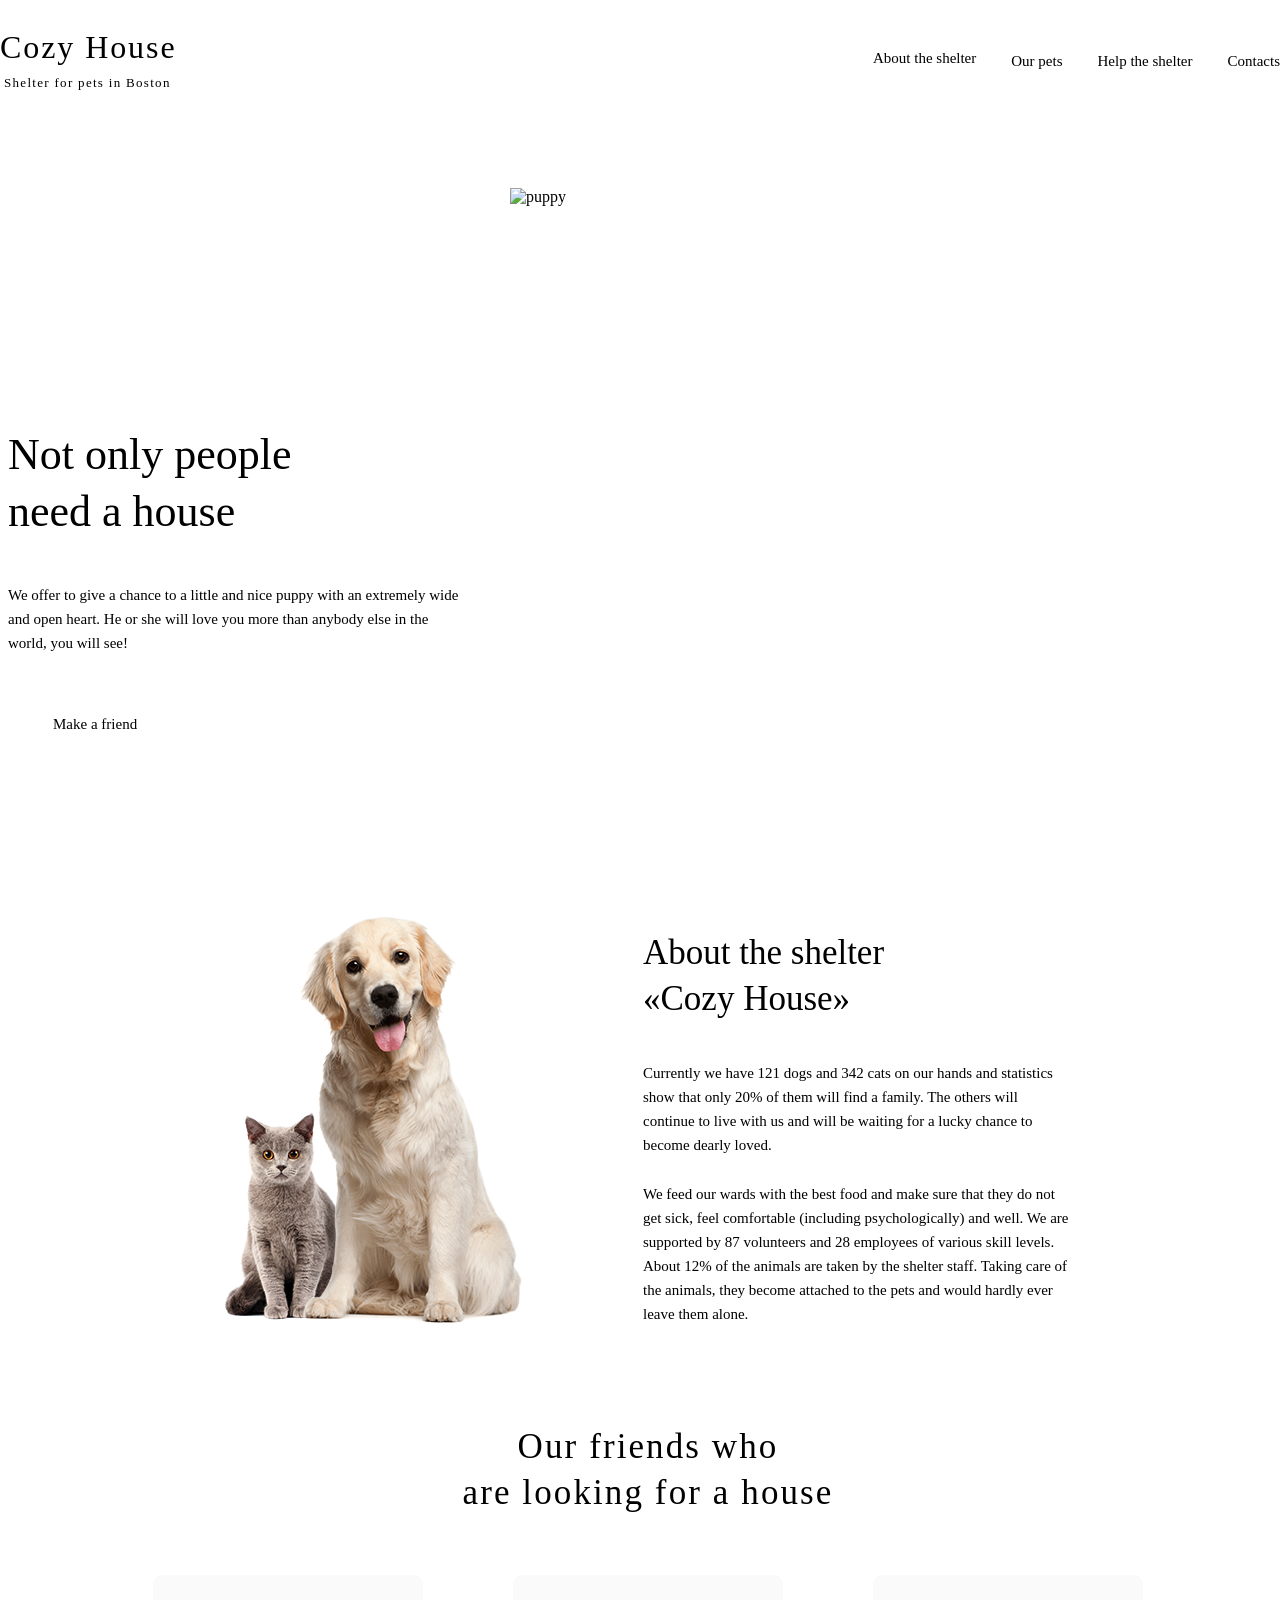
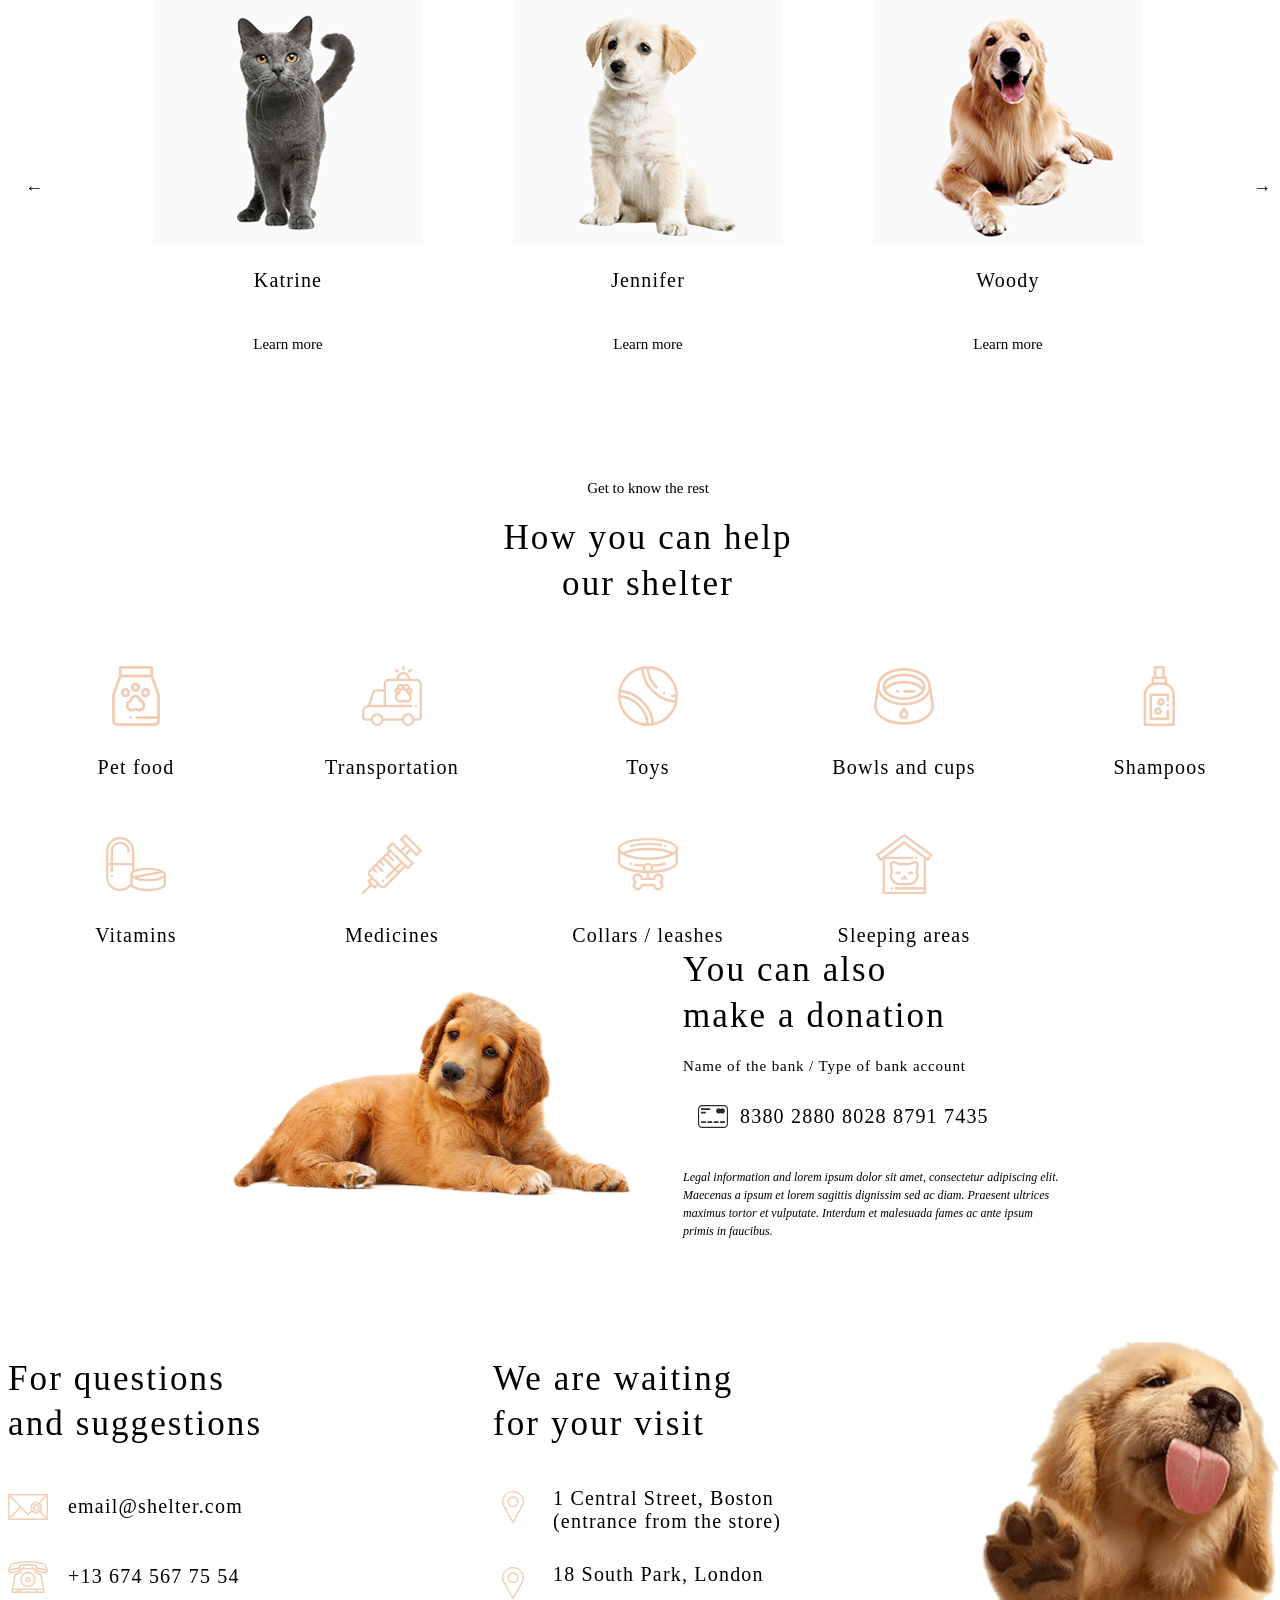
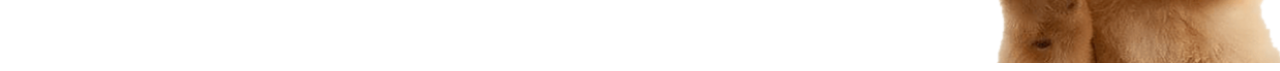
==== index.html @ 029151ee "add main pet page and styles" ====
<!DOCTYPE html>
<html lang="en">

<head>
    <meta charset="UTF-8">
    <meta name="viewport" content="width=device-width, initial-scale=1.0">
    <title>Cozy House — Shelter for pets in Boston</title>
    <link rel="icon" type="image/svg+xml" href="favicon/favicon.svg">
    <link rel="stylesheet" href="css/main.css">
</head>

<body>
    <header class="header" id="top">
        <div class="container header__container">
            <a href="#" class="logo" aria-label="Cozy House — home">
                <span class="logo__title">Cozy House</span>
                <span class="logo__subtitle">Shelter for pets in Boston</span>
            </a>
            <nav>
                <ul class="nav__list">
                    <li><a href="#" class="nav__link nav__link--active" aria-current="page">About the shelter</a></li>
                    <li><a href="pets.html" class="nav__link">Our pets</a></li>
                    <li><a href="#help" class="nav__link">Help the shelter</a></li>
                    <li><a href="#footer" class="nav__link">Contacts</a></li>
                </ul>
            </nav>
        </div>
    </header>

    <main>
        <section class="promo" id="promo">
            <div class="container promo__container">
                <div class="promo__content">
                    <h1 class="promo__title">Not only people<br>need a house</h1>
                    <p class="promo__text">We offer to give a chance to a little and nice puppy with an extremely wide
                        and open heart. He or she will love you more than anybody else in the world, you will see!</p>
                    <a href="#friends" class="btn btn--filled promo__btn">Make a friend</a>
                </div>
                <div class="promo__content--img"><img src="img/animals/puppy.png" alt="puppy"></div>
            </div>
        </section>

        <section class="about" id="about">
            <div class="container about__container">
                <div class="about__image">
                    <img src="img/animals/about-pets.png" alt="A dog and a cat sitting together" width="300"
                        height="408">
                </div>
                <div class="about__content">
                    <h2 class="about__title">About the shelter<br>&laquo;Cozy House&raquo;</h2>
                    <p class="about__text">Currently we have 121 dogs and 342 cats on our hands and statistics show that
                        only 20% of them will find a family. The others will continue to live with us and will be
                        waiting for a lucky chance to become dearly loved.</p>
                    <p class="about__text">We feed our wards with the best food and make sure that they do not get sick,
                        feel comfortable (including psychologically) and well. We are supported by 87 volunteers and 28
                        employees of various skill levels. About 12% of the animals are taken by the shelter staff.
                        Taking care of the animals, they become attached to the pets and would hardly ever leave them
                        alone.</p>
                </div>
            </div>
        </section>

        <section class="friends" id="friends">
            <div class="container">
                <h2 class="friends__title">Our friends who<br>are looking for a house</h2>

                <div class="friends__slider">
                    <button class="slider-arrow slider-arrow--prev" type="button" aria-label="Previous">&#8592;</button>

                    <div class="friends__cards">
                        <div class="card">
                            <div class="card__image">
                                <img src="img/animals/pets-katrine.png" alt="Katrine the cat" width="270" height="270">
                            </div>
                            <div class="card__body">
                                <h3 class="card__name">Katrine</h3>
                                <button class="btn card__btn" type="button">Learn more</button>
                            </div>
                        </div>

                        <div class="card">
                            <div class="card__image">
                                <img src="img/animals/pets-jennifer.png" alt="Jennifer the dog" width="270"
                                    height="270">
                            </div>
                            <div class="card__body">
                                <h3 class="card__name">Jennifer</h3>
                                <button class="btn card__btn" type="button">Learn more</button>
                            </div>
                        </div>

                        <div class="card">
                            <div class="card__image">
                                <img src="img/animals/pets-woody.png" alt="Woody the dog" width="270" height="270">
                            </div>
                            <div class="card__body">
                                <h3 class="card__name">Woody</h3>
                                <button class="btn card__btn" type="button">Learn more</button>
                            </div>
                        </div>
                    </div>

                    <button class="slider-arrow slider-arrow--next" type="button" aria-label="Next">&#8594;</button>
                </div>

                <div class="friends__btn-wrap">
                    <a href="pets.html" class="btn btn--filled">Get to know the rest</a>
                </div>
            </div>
        </section>


        <section class="help" id="help">
            <div class="container">
                <h2 class="help__title">How you can help<br>our shelter</h2>

                <ul class="help__grid">
                    <li class="help__item">
                        <svg width="60" height="60" viewBox="0 0 60 60" fill="none" xmlns="http://www.w3.org/2000/svg">
                            <path
                                d="M52.8978 25.4978L47.1429 9.7473V1.42852C47.1429 0.639609 46.5032 0 45.7144 0H14.2858C13.4969 0 12.8573 0.639727 12.8573 1.42852V9.74719L7.10214 25.4978C6.41927 27.3636 6.07039 29.335 6.07147 31.3219V55.0765C6.07147 57.7913 8.28011 60 10.995 60H49.005C51.7199 60 53.9285 57.7913 53.9285 55.0765V31.3219C53.9285 29.329 53.5817 27.3694 52.8978 25.4978ZM15.7142 2.85715H44.2857V8.57145H15.7142V2.85715ZM51.0715 50.1321H30.9077C30.1188 50.1321 29.4792 50.7718 29.4792 51.5606C29.4792 52.3495 30.1189 52.9891 30.9077 52.9891H51.0715V55.0763C51.0715 56.2157 50.1445 57.1427 49.005 57.1427H10.995C9.85558 57.1427 8.92862 56.2158 8.92862 55.0763V31.3219C8.92774 29.6695 9.21788 28.03 9.78573 26.4783L15.2848 11.4286H44.7152L50.2142 26.4783C50.7821 28.03 51.0722 29.6695 51.0714 31.3219L51.0715 50.1321Z"
                                fill="#F1CDB3" />
                            <path
                                d="M35.6169 33.805C35.1505 30.8772 32.6078 28.632 29.5505 28.632C26.4932 28.632 23.9504 30.8772 23.484 33.805C21.067 34.7989 19.4857 37.2756 19.6899 39.9659C19.9175 42.9637 22.3506 45.392 25.349 45.6148C26.5071 45.7011 27.6572 45.4628 28.6751 44.9259C29.2315 44.6328 29.8697 44.6326 30.4256 44.926C31.3085 45.3908 32.2914 45.6331 33.2891 45.632C33.4429 45.632 33.5974 45.6263 33.7516 45.6149C36.7502 45.3923 39.1832 42.9638 39.411 39.966C39.6152 37.2756 38.0339 34.7989 35.6169 33.805ZM36.562 39.7495C36.4405 41.35 35.1415 42.6466 33.5402 42.7655C32.9176 42.8126 32.3013 42.6851 31.7586 42.3986C31.0781 42.0394 30.3201 41.8517 29.5506 41.8517C28.781 41.8517 28.0231 42.0394 27.3425 42.3986C26.7999 42.6849 26.1849 42.8123 25.5608 42.7655C23.9597 42.6467 22.6606 41.3501 22.5391 39.7495C22.4143 38.1062 23.5296 36.6124 25.1331 36.2746C25.4588 36.206 25.7503 36.0259 25.9573 35.7653C26.1643 35.5047 26.2739 35.18 26.2671 34.8473L26.2648 34.775C26.2648 32.9632 27.7386 31.4893 29.5505 31.4893C31.3623 31.4893 32.8362 32.9632 32.8362 34.7698L32.834 34.8473C32.827 35.1801 32.9366 35.5048 33.1436 35.7654C33.3507 36.026 33.6423 36.2061 33.968 36.2746C35.5717 36.6124 36.6868 38.1062 36.562 39.7495Z"
                                fill="#F1CDB3" />
                            <path
                                d="M29.5506 25.7751C32.1108 25.7751 34.1934 23.6924 34.1934 21.1322C34.1934 18.572 32.1108 16.4893 29.5506 16.4893C26.9904 16.4893 24.9077 18.5721 24.9077 21.1322C24.9077 23.6923 26.9906 25.7751 29.5506 25.7751ZM29.5506 19.3465C30.5353 19.3465 31.3363 20.1475 31.3363 21.1322C31.3363 22.1169 30.5353 22.9179 29.5506 22.9179C28.5659 22.9179 27.7649 22.1169 27.7649 21.1322C27.7649 20.1475 28.566 19.3465 29.5506 19.3465Z"
                                fill="#F1CDB3" />
                            <path
                                d="M24.1935 26.6561C24.1935 24.0959 22.1107 22.0132 19.5506 22.0132C16.9905 22.0132 14.9078 24.096 14.9078 26.6561C14.9078 29.2162 16.9904 31.2989 19.5506 31.2989C22.1108 31.2989 24.1935 29.2162 24.1935 26.6561ZM19.5506 28.4418C18.5659 28.4418 17.7649 27.6408 17.7649 26.6561C17.7649 25.6714 18.5659 24.8704 19.5506 24.8704C20.5353 24.8704 21.3363 25.6714 21.3363 26.6561C21.3363 27.6408 20.5352 28.4418 19.5506 28.4418Z"
                                fill="#F1CDB3" />
                            <path
                                d="M39.5506 22.0131C36.9904 22.0131 34.9077 24.0959 34.9077 26.656C34.9077 29.216 36.9906 31.2988 39.5506 31.2988C42.1107 31.2988 44.1934 29.2162 44.1934 26.656C44.1934 24.0958 42.1107 22.0131 39.5506 22.0131ZM39.5506 28.4418C38.5658 28.4418 37.7649 27.6408 37.7649 26.6561C37.7649 25.6714 38.5659 24.8704 39.5506 24.8704C40.5353 24.8704 41.3363 25.6714 41.3363 26.6561C41.3363 27.6408 40.5353 28.4418 39.5506 28.4418Z"
                                fill="#F1CDB3" />
                            <path
                                d="M24.6934 50.1322H24.3465C23.5576 50.1322 22.918 50.7719 22.918 51.5607C22.918 52.3496 23.5577 52.9892 24.3465 52.9892H24.6934C25.4823 52.9892 26.1219 52.3495 26.1219 51.5607C26.122 50.7719 25.4824 50.1322 24.6934 50.1322Z"
                                fill="#F1CDB3" />
                        </svg>
                        <span class="help__label">Pet food</span>
                    </li>
                    <li class="help__item">
                        <svg width="61" height="60" viewBox="0 0 61 60" fill="none" xmlns="http://www.w3.org/2000/svg">
                            <path
                                d="M55.0279 12.7115H48.0049V12.5095C48.0049 8.87665 45.0495 5.92118 41.4167 5.92118C37.7838 5.92118 34.8284 8.87665 34.8284 12.5095V12.7115H26.5806C23.8649 12.7115 21.6556 14.9209 21.6556 17.6365V23.2009H14.2693C12.5073 23.2009 10.9411 24.2562 10.2793 25.8893C10.2697 25.9133 10.2608 25.9375 10.2526 25.962L5.99157 38.8689C5.9529 38.8919 5.90357 38.9191 5.84216 38.9498C5.59853 39.0714 5.14279 39.2568 4.35857 39.4484C3.11412 39.7499 2.0074 40.4616 1.21672 41.4688C0.426051 42.4759 -0.00253772 43.72 1.13048e-05 45.0004V51.0987C1.13048e-05 53.1406 1.66114 54.8018 3.70302 54.8018L8.92724 54.802C9.47884 57.7562 12.0749 59.9999 15.1867 59.9999C18.2984 59.9999 20.8944 57.7561 21.4461 54.8021L39.8707 54.8024C40.4224 57.7564 43.0184 59.9999 46.1301 59.9999C49.2416 59.9999 51.8376 57.7565 52.3894 54.8026L55.7071 54.8027C58.2467 54.8027 59.9529 53.0963 59.9529 50.5568V20.08C59.9529 13.4295 56.5086 12.7115 55.0279 12.7115ZM37.1721 12.5095C37.1721 10.169 39.0762 8.26493 41.4167 8.26493C43.7571 8.26493 45.6612 10.169 45.6612 12.5095V12.7115H37.1721V12.5095ZM12.4648 26.7379C12.6145 26.3833 12.8657 26.0809 13.1867 25.8686C13.5077 25.6563 13.8843 25.5436 14.2692 25.5447H21.6554V38.8266H8.47372L12.4648 26.7379ZM15.1867 57.6562C12.967 57.6562 11.1612 55.8504 11.1612 53.6307C11.1612 53.6033 11.1627 53.5762 11.1633 53.5488C11.1641 53.5069 11.1643 53.465 11.1665 53.4234C11.1668 53.4168 11.1676 53.4104 11.168 53.4038C11.2861 51.2894 13.0435 49.6052 15.1867 49.6052C17.1261 49.6052 18.7497 50.9841 19.1285 52.8129L19.1302 52.82C19.1429 52.882 19.154 52.9445 19.1638 53.0076L19.1657 53.018C19.1727 53.0638 19.1779 53.1101 19.1833 53.1564C19.1857 53.1775 19.1891 53.1983 19.1912 53.2194C19.1949 53.2554 19.1968 53.2921 19.1995 53.3285C19.2019 53.3602 19.2052 53.3916 19.2068 53.4235C19.2085 53.4563 19.2085 53.4896 19.2093 53.5226C19.2102 53.5586 19.212 53.5944 19.212 53.6306C19.2122 55.8504 17.4063 57.6562 15.1867 57.6562ZM46.1301 57.6562C43.9104 57.6562 42.1045 55.8504 42.1045 53.6307C42.1045 53.5783 42.1065 53.5263 42.1085 53.4743C42.1091 53.4576 42.109 53.4405 42.1098 53.4238C42.1118 53.3852 42.1156 53.3471 42.1186 53.3088C42.121 53.2791 42.1224 53.2491 42.1254 53.2196C42.1267 53.207 42.1288 53.1947 42.1301 53.1823C42.1437 53.06 42.1621 52.939 42.1865 52.8203C42.1872 52.8168 42.1881 52.8134 42.1889 52.8099C42.569 50.9826 44.1915 49.6053 46.1301 49.6053C46.6849 49.6053 47.214 49.7181 47.6954 49.9222C49.1398 50.5341 50.1554 51.966 50.1554 53.6308C50.1554 55.8504 48.3497 57.6562 46.1301 57.6562ZM55.7071 52.4588L52.3913 52.4587C52.3874 52.4379 52.3824 52.4175 52.3783 52.3968C52.3507 52.2591 52.3189 52.1222 52.283 51.9864C52.267 51.927 52.2502 51.8679 52.2325 51.809C52.2215 51.7724 52.2107 51.7358 52.1992 51.6994C52.1795 51.6382 52.1588 51.5772 52.1372 51.5166C52.1257 51.4842 52.1148 51.4513 52.1027 51.4191C52.0766 51.3492 52.0492 51.2799 52.0205 51.211C52.0115 51.1892 52.0033 51.1669 51.994 51.1452C51.9553 51.0542 51.9145 50.9641 51.8717 50.875C51.8663 50.8639 51.8604 50.8532 51.855 50.8422C51.8176 50.7656 51.7787 50.6897 51.7383 50.6146C51.7234 50.5871 51.7076 50.5602 51.6924 50.5329C51.6602 50.4749 51.6271 50.4175 51.5931 50.3606C51.5746 50.3297 51.5554 50.2995 51.5363 50.2689C51.484 50.1846 51.4296 50.1016 51.373 50.0201C51.3174 49.9395 51.26 49.8602 51.2008 49.7821C51.1638 49.7337 51.1261 49.6858 51.0878 49.6385C51.0649 49.6102 51.0424 49.5819 51.0191 49.554C50.9774 49.5043 50.9349 49.4553 50.8917 49.4069C50.8704 49.383 50.8497 49.3585 50.828 49.3349C50.7742 49.2763 50.7193 49.2188 50.6633 49.1623C50.6513 49.1501 50.6398 49.1374 50.6276 49.1253C50.5585 49.0563 50.4879 48.989 50.4157 48.9233C50.4004 48.9092 50.3843 48.896 50.3687 48.882C50.3122 48.8315 50.2551 48.7815 50.1967 48.7329C50.1711 48.7116 50.1448 48.6912 50.1189 48.6704C50.0695 48.6304 50.0195 48.5911 49.969 48.5525C49.9392 48.53 49.9091 48.5081 49.879 48.4861C49.7516 48.3927 49.6207 48.3043 49.4865 48.221C49.4537 48.2004 49.4208 48.1802 49.3875 48.1602C49.3356 48.1292 49.2831 48.0993 49.2303 48.0698C49.1978 48.0516 49.1654 48.0331 49.1326 48.0155C49.0752 47.9847 49.017 47.9553 48.9585 47.9262C48.9294 47.9117 48.9007 47.8966 48.8714 47.8826C48.7948 47.8461 48.7175 47.8111 48.6395 47.7776C48.6276 47.7725 48.6158 47.7667 48.6038 47.7616C48.5131 47.7233 48.4215 47.6871 48.3291 47.6531C48.3027 47.6433 48.2759 47.6348 48.2493 47.6254C48.1829 47.602 48.1165 47.5789 48.0492 47.5575C48.014 47.5464 47.9783 47.5363 47.9428 47.5258C47.8832 47.5081 47.8234 47.4906 47.7631 47.4746C47.7244 47.4643 47.6855 47.4549 47.6465 47.4453C47.548 47.421 47.4489 47.3992 47.3494 47.3798C47.2904 47.3684 47.2313 47.3578 47.172 47.348C47.1313 47.3413 47.0906 47.3345 47.0497 47.3287C46.9881 47.3199 46.9263 47.3121 46.8645 47.3051C46.8252 47.3006 46.7861 47.2956 46.7466 47.2919C46.678 47.2856 46.6094 47.2803 46.5407 47.2762C46.507 47.2741 46.4738 47.271 46.44 47.2694C46.3367 47.2643 46.2333 47.2617 46.1299 47.2615C46.026 47.2615 45.9226 47.2645 45.8199 47.2694C45.7861 47.271 45.7527 47.2741 45.7191 47.2762C45.6503 47.2806 45.5816 47.2853 45.5134 47.2919C45.4738 47.2958 45.4347 47.3007 45.3953 47.3052C45.3334 47.3124 45.2717 47.3199 45.2104 47.3288C45.1693 47.3348 45.1285 47.3415 45.0877 47.3483C44.9876 47.3649 44.8879 47.3838 44.7886 47.4049C44.7303 47.4175 44.6721 47.431 44.6141 47.4453C44.5747 47.4549 44.5355 47.4645 44.4965 47.4748C44.4367 47.4906 44.3775 47.5079 44.3185 47.5254C44.2824 47.5362 44.246 47.5464 44.2102 47.5578C44.1445 47.5788 44.0791 47.601 44.0141 47.6242C43.9862 47.6341 43.958 47.6431 43.9302 47.6534C43.8381 47.6874 43.7469 47.7233 43.6569 47.7613C43.642 47.7677 43.6275 47.7747 43.6126 47.7812C43.5375 47.8136 43.463 47.847 43.3894 47.8822C43.3583 47.897 43.328 47.913 43.2972 47.9283C43.2407 47.9566 43.1842 47.9849 43.1286 48.0147C43.0943 48.0331 43.0604 48.0524 43.0265 48.0715C42.9753 48.1001 42.9245 48.1293 42.8741 48.1592C42.7556 48.2304 42.6393 48.3051 42.5254 48.3833C42.478 48.416 42.4311 48.4494 42.3846 48.4835C42.3526 48.5068 42.3205 48.53 42.289 48.5539C42.2408 48.5904 42.1936 48.6281 42.1465 48.6659C42.1181 48.6888 42.0894 48.711 42.0614 48.7343C42.0073 48.7795 41.9543 48.826 41.9017 48.8727C41.8821 48.8901 41.8621 48.9069 41.8428 48.9244C41.7716 48.9892 41.702 49.0556 41.6339 49.1235C41.6167 49.1406 41.6004 49.1587 41.5833 49.176C41.5328 49.2276 41.4826 49.2795 41.4338 49.3328C41.4094 49.3595 41.3858 49.387 41.3619 49.414C41.3217 49.4594 41.2818 49.5049 41.2429 49.5514C41.2176 49.5817 41.1929 49.6126 41.1682 49.6434C41.1321 49.6881 41.0965 49.7331 41.0616 49.7788C40.9779 49.889 40.8977 50.0018 40.821 50.1169C40.789 50.165 40.7581 50.2137 40.7275 50.2627C40.7065 50.2962 40.6853 50.3296 40.665 50.3635C40.6334 50.4161 40.6031 50.4695 40.5731 50.5232C40.5556 50.5545 40.5374 50.5854 40.5203 50.6172C40.4842 50.684 40.4499 50.752 40.4162 50.8202C40.4067 50.8394 40.3965 50.858 40.3873 50.8774C40.3451 50.965 40.305 51.0536 40.2669 51.143C40.2553 51.1703 40.2449 51.1982 40.2337 51.2258C40.2078 51.2889 40.1822 51.3523 40.1583 51.4165C40.1449 51.4524 40.1329 51.4887 40.1201 51.5247C40.0999 51.5817 40.0805 51.6389 40.0619 51.6964C40.0493 51.7355 40.0377 51.7751 40.0259 51.8146C39.9971 51.911 39.9706 52.008 39.9465 52.1056C39.9326 52.162 39.9196 52.2187 39.9072 52.2758C39.8981 52.3171 39.8892 52.3585 39.881 52.4001C39.8772 52.4198 39.8724 52.4391 39.8687 52.4588L21.4476 52.4585C21.4437 52.4382 21.4389 52.4181 21.4349 52.3979C21.427 52.3578 21.4184 52.3181 21.4098 52.2783C21.3758 52.1215 21.3357 51.9659 21.2897 51.8122C21.2783 51.774 21.267 51.7358 21.2549 51.6978C21.2359 51.6389 21.2161 51.5804 21.1954 51.5221C21.1831 51.4872 21.1712 51.452 21.1583 51.4174C21.1339 51.3522 21.1083 51.2875 21.0816 51.2232C21.0708 51.1967 21.0607 51.1697 21.0495 51.1435C21.0113 51.0538 20.9711 50.965 20.9288 50.8771C20.9202 50.8594 20.9108 50.8423 20.9022 50.8247C20.8679 50.7548 20.8324 50.6855 20.7955 50.6169C20.7789 50.5859 20.7611 50.5556 20.7438 50.525C20.7134 50.4707 20.6828 50.4166 20.6508 50.3634C20.6306 50.3297 20.6097 50.2968 20.5889 50.2636C20.5582 50.2143 20.5269 50.1654 20.4948 50.1169C20.4181 50.0019 20.3379 49.8893 20.2543 49.7792C20.2195 49.7335 20.1839 49.6885 20.1478 49.6438C20.123 49.613 20.0983 49.582 20.0729 49.5516C20.034 49.5055 19.9945 49.4598 19.9543 49.4147C19.9302 49.3876 19.9065 49.3599 19.882 49.3331C19.8338 49.2803 19.7841 49.2289 19.734 49.1778C19.7165 49.1599 19.6997 49.1413 19.6819 49.1238C19.6139 49.0559 19.5444 48.9897 19.4734 48.925C19.4537 48.907 19.4331 48.89 19.4132 48.8722C19.3611 48.8255 19.3083 48.7798 19.2547 48.7349C19.2264 48.7114 19.1973 48.6888 19.1686 48.6657C19.122 48.6282 19.0751 48.5908 19.0273 48.5546C18.9955 48.5304 18.9632 48.5071 18.931 48.4836C18.8847 48.4497 18.838 48.4165 18.7909 48.3838C18.7103 48.3285 18.6284 48.2749 18.5454 48.2232C18.511 48.2016 18.4763 48.1803 18.4415 48.1594C18.3914 48.1296 18.3409 48.1006 18.2901 48.0722C18.2558 48.053 18.2217 48.0336 18.187 48.0151C18.1317 47.9856 18.076 47.957 18.0198 47.9293C17.9886 47.9137 17.9578 47.8975 17.9263 47.8824C17.8536 47.8478 17.7802 47.8146 17.7062 47.7827C17.6904 47.7758 17.6749 47.7683 17.659 47.7615C17.5689 47.7234 17.4779 47.6875 17.3861 47.6536C17.3578 47.6432 17.3291 47.6341 17.3006 47.624C17.2361 47.601 17.1713 47.579 17.1061 47.558C17.07 47.5465 17.0333 47.5362 16.9969 47.5254C16.9381 47.5078 16.8791 47.491 16.8198 47.4751C16.7806 47.4646 16.7411 47.455 16.7016 47.4454C16.5452 47.4067 16.3874 47.3743 16.2284 47.3484C16.1876 47.3417 16.1468 47.3349 16.1057 47.3289C16.0441 47.3202 15.9824 47.3123 15.9206 47.3054C15.8814 47.3008 15.8422 47.2959 15.8027 47.292C15.7342 47.2857 15.6656 47.2805 15.5968 47.2763C15.5632 47.2742 15.5299 47.2711 15.4962 47.2695C15.3929 47.2644 15.2895 47.2618 15.1861 47.2617C15.0822 47.2617 14.9789 47.2646 14.876 47.2695C14.8423 47.2711 14.8089 47.2742 14.7752 47.2763C14.7065 47.2808 14.6378 47.2854 14.5696 47.292C14.53 47.2959 14.4907 47.3008 14.4513 47.3054C14.3897 47.3123 14.3281 47.3202 14.2667 47.3289C14.2254 47.3349 14.1845 47.3417 14.1436 47.3484C14.0435 47.3648 13.9438 47.3837 13.8447 47.405C13.7865 47.4175 13.7288 47.431 13.6711 47.4452C13.6314 47.4549 13.5915 47.4646 13.5522 47.4751C13.4933 47.4909 13.4347 47.5076 13.3764 47.5251C13.3396 47.536 13.3026 47.5465 13.266 47.558C13.2015 47.5784 13.1378 47.6007 13.0742 47.6231C13.0447 47.6334 13.0151 47.6429 12.9859 47.6536C12.8943 47.6875 12.8036 47.7231 12.714 47.761C12.6959 47.7687 12.6782 47.7773 12.6601 47.7851C12.5885 47.8162 12.5173 47.8481 12.447 47.8817C12.4142 47.8974 12.382 47.9143 12.3495 47.9306C12.2947 47.9577 12.2403 47.9855 12.1863 48.0142C12.1507 48.0333 12.1157 48.0534 12.0804 48.0732C12.0307 48.1011 11.9811 48.1292 11.9323 48.1585C11.8487 48.2086 11.7662 48.2604 11.6849 48.3141C11.6497 48.3373 11.6148 48.3608 11.5801 48.3847C11.5342 48.4163 11.489 48.4488 11.4438 48.4816C11.4104 48.506 11.3768 48.5302 11.3439 48.5553C11.2978 48.5903 11.2526 48.6263 11.2075 48.6625C11.1771 48.6869 11.1464 48.7107 11.1167 48.7356C11.0659 48.7778 11.0165 48.8214 10.9671 48.8651C10.9442 48.8854 10.9207 48.9051 10.898 48.9257C10.8278 48.9898 10.759 49.0554 10.6916 49.1225C10.6708 49.1433 10.6508 49.1651 10.6302 49.1862C10.5834 49.2342 10.5369 49.2822 10.4917 49.3315C10.4653 49.3602 10.44 49.3899 10.4142 49.4191C10.376 49.4623 10.3379 49.5056 10.301 49.5499C10.2743 49.5817 10.2483 49.6143 10.2223 49.6468C10.1876 49.6897 10.1535 49.7331 10.12 49.777C10.0611 49.8544 10.0039 49.9332 9.94853 50.0132C9.92419 50.0482 9.90021 50.0835 9.87657 50.1189C9.84575 50.1653 9.81599 50.2123 9.78634 50.2594C9.76431 50.2946 9.74216 50.3295 9.72083 50.3651C9.69048 50.4156 9.66154 50.467 9.63259 50.5183C9.61384 50.5517 9.5945 50.5847 9.57622 50.6185C9.54246 50.6817 9.50976 50.7454 9.47814 50.8097C9.46665 50.8327 9.45446 50.8552 9.44333 50.8784C9.40161 50.9651 9.36189 51.0529 9.32403 51.1417C9.31114 51.172 9.29966 51.2028 9.28724 51.2333C9.26263 51.2936 9.23814 51.354 9.2154 51.4151C9.20146 51.4525 9.1888 51.4904 9.17556 51.5281C9.15611 51.5835 9.13689 51.639 9.11896 51.695C9.10607 51.7352 9.09411 51.7757 9.08204 51.8163C9.06575 51.871 9.04993 51.9258 9.03505 51.9811C9.00897 52.0781 8.98533 52.1757 8.96415 52.2739C8.95501 52.3161 8.94587 52.3581 8.93755 52.4007C8.9338 52.4199 8.92911 52.4389 8.92548 52.4581H3.70302C2.95349 52.4581 2.34376 51.8484 2.34376 51.0987V45.0004C2.34219 44.2451 2.59496 43.5113 3.06134 42.9171C3.52772 42.323 4.18054 41.9032 4.91462 41.7254C5.58247 41.5621 6.15611 41.376 6.6245 41.1705H49.1861C49.8332 41.1705 50.3579 40.6458 50.3579 39.9986C50.3579 39.3515 49.8332 38.8267 49.1861 38.8267H23.9993V17.6365C23.9993 16.2133 25.1574 15.0552 26.5806 15.0552H55.0277C57.2738 15.0552 57.609 18.2034 57.609 20.08V50.5567C57.609 52.2118 56.4174 52.4588 55.7071 52.4588Z"
                                fill="#F1CDB3" />
                            <path
                                d="M50.4606 24.8147C50.4607 23.2763 49.3801 21.9863 47.9384 21.6615C47.9461 21.5806 47.9522 21.4992 47.9546 21.4169C47.9814 20.4633 47.6252 19.5567 46.9517 18.864C46.2667 18.1596 45.3101 17.7557 44.3269 17.7557C43.1389 17.7557 42.0808 18.3338 41.4183 19.2239C40.7563 18.3338 39.6973 17.7557 38.5066 17.7557C37.5321 17.7557 36.5821 18.1544 35.9002 18.8498C35.223 19.5402 34.8601 20.4483 34.8787 21.4064C34.8803 21.4923 34.8862 21.5773 34.8938 21.6618C33.4526 21.987 32.3727 23.2766 32.3727 24.8147C32.3727 26.1163 33.1464 27.2399 34.2576 27.7519C33.4748 28.7206 33.018 29.9464 33.018 31.2423C33.018 34.3028 35.5078 36.7927 38.5683 36.7927C39.5764 36.7927 40.5605 36.5172 41.4167 36.0051C42.2775 36.5202 43.2619 36.7924 44.265 36.7927C47.3255 36.7927 49.8154 34.3028 49.8154 31.2423C49.8154 29.9462 49.3586 28.7206 48.5758 27.7519C49.6871 27.2399 50.4606 26.1163 50.4606 24.8147ZM44.3269 20.0996C44.6809 20.0996 45.0251 20.2448 45.2713 20.4979C45.4997 20.7328 45.6205 21.0357 45.6118 21.3508C45.5915 22.0692 45.0091 22.6602 44.3133 22.6682C44.1269 22.668 43.9426 22.6279 43.773 22.5505C43.752 22.5408 43.7314 22.5304 43.7103 22.5209C43.6035 22.4646 43.5058 22.3927 43.4201 22.3077C43.1753 22.0648 43.0412 21.7384 43.0426 21.3885C43.0455 20.6778 43.6217 20.0996 44.3269 20.0996ZM37.5733 20.491C37.6946 20.3665 37.8398 20.2677 38.0001 20.2005C38.1604 20.1332 38.3326 20.0988 38.5064 20.0994C39.2138 20.0994 39.7899 20.6762 39.7907 21.3851C39.7916 21.5579 39.7578 21.7291 39.6913 21.8885C39.6248 22.048 39.527 22.1925 39.4036 22.3135C39.3199 22.3959 39.2248 22.466 39.1213 22.5217C39.083 22.5391 39.0456 22.5577 39.0078 22.5758C38.855 22.6389 38.691 22.6704 38.5258 22.6683C37.8204 22.6567 37.2355 22.0704 37.2218 21.3613C37.2155 21.0374 37.3404 20.7285 37.5733 20.491ZM34.7165 24.8148C34.7164 24.3245 35.1153 23.9257 35.6053 23.9257C36.0957 23.9257 36.4944 24.3245 36.4944 24.8148C36.4944 24.9155 36.4769 25.0118 36.4459 25.1022C36.4166 25.1611 36.3884 25.2207 36.3612 25.2808C36.2044 25.5341 35.9247 25.7038 35.6055 25.7038C35.1153 25.7038 34.7165 25.305 34.7165 24.8148ZM44.265 34.4492C43.5 34.4489 42.7603 34.175 42.1796 33.6769C41.9673 33.4945 41.6966 33.3943 41.4167 33.3946C41.1368 33.3944 40.8661 33.4946 40.6538 33.6769C40.0731 34.175 39.3334 34.4489 38.5683 34.4492C36.8002 34.4492 35.3617 33.0107 35.3617 31.2426C35.3617 29.9023 36.2068 28.6919 37.4644 28.2307C37.6707 28.1551 37.8516 28.023 37.9864 27.8495C38.1212 27.676 38.2045 27.4681 38.2268 27.2495C38.2597 26.9273 38.3411 26.6118 38.4682 26.3139C38.51 26.2346 38.5491 26.1537 38.5843 26.0707C38.8951 25.4851 39.3806 25.0108 39.9733 24.7136C40.0243 24.6912 40.0746 24.6676 40.1246 24.6428C40.532 24.4648 40.972 24.3731 41.4167 24.3737C41.8748 24.3737 42.311 24.4692 42.7063 24.6417C42.7562 24.6665 42.8066 24.6899 42.8576 24.7123C43.4514 25.0094 43.9378 25.4843 44.2491 26.0707C44.2843 26.1537 44.3234 26.2346 44.3651 26.3139C44.4923 26.6118 44.5737 26.9273 44.6065 27.2495C44.6288 27.4681 44.7121 27.676 44.847 27.8495C44.9818 28.023 45.1626 28.1551 45.3689 28.2307C46.6266 28.692 47.4716 29.9023 47.4716 31.2426C47.4716 33.0106 46.0332 34.4492 44.265 34.4492ZM47.228 25.7038C46.9088 25.7038 46.6291 25.5341 46.4723 25.2808C46.4451 25.2208 46.4168 25.1612 46.3875 25.1022C46.3556 25.0097 46.3392 24.9126 46.339 24.8148C46.339 24.3245 46.7378 23.9257 47.2281 23.9257C47.7183 23.9257 48.1171 24.3245 48.1171 24.8148C48.117 25.3049 47.7182 25.7038 47.228 25.7038Z"
                                fill="#F1CDB3" />
                            <path
                                d="M55.0428 39.7758C55.0278 39.7007 55.0054 39.6273 54.9761 39.5566C54.9469 39.4857 54.9108 39.4178 54.8683 39.3539C54.8261 39.2897 54.7774 39.23 54.723 39.1758C54.6687 39.1214 54.6091 39.0727 54.5449 39.0305C54.4168 38.9457 54.2735 38.8864 54.123 38.8559C53.9722 38.8254 53.8168 38.8254 53.666 38.8559C53.591 38.8712 53.5171 38.8934 53.4456 38.9227C53.3753 38.952 53.3074 38.9884 53.2441 39.0305C53.1796 39.0727 53.1199 39.1219 53.066 39.1758C53.0119 39.2297 52.9627 39.2895 52.9195 39.3539C52.8773 39.4172 52.8408 39.4852 52.8128 39.5566C52.7835 39.627 52.7601 39.7008 52.746 39.7758C52.7308 39.8508 52.7226 39.9281 52.7226 40.0043C52.7226 40.0803 52.7308 40.1578 52.746 40.234C52.7601 40.3078 52.7835 40.3816 52.8128 40.4531C52.8421 40.5234 52.8785 40.5914 52.9206 40.6547C52.9627 40.7191 53.0119 40.7789 53.066 40.8328C53.1199 40.8867 53.1796 40.9359 53.2441 40.9793C53.3074 41.0215 53.3753 41.0566 53.4456 41.0859C53.5171 41.1152 53.591 41.1387 53.666 41.1527C53.7411 41.168 53.8184 41.1762 53.8945 41.1762C53.9706 41.1762 54.0481 41.168 54.123 41.1527C54.198 41.1387 54.2718 41.1152 54.3421 41.0859C54.4136 41.0566 54.4816 41.0215 54.5449 40.9793C54.6094 40.9359 54.6692 40.8867 54.723 40.8328C54.7769 40.7789 54.8261 40.7191 54.8683 40.6547C54.9104 40.5914 54.9468 40.5234 54.9761 40.4531C55.0054 40.3816 55.0276 40.3078 55.0428 40.234C55.0581 40.1578 55.0662 40.0803 55.0662 40.0043C55.0662 39.9281 55.0581 39.8508 55.0428 39.7758Z"
                                fill="#F1CDB3" />
                            <path
                                d="M41.4167 0C40.7696 0 40.2448 0.524648 40.2448 1.17188V3.13359C40.2448 3.78082 40.7696 4.30547 41.4167 4.30547C42.0639 4.30547 42.5885 3.7807 42.5885 3.13359V1.17188C42.5885 0.524648 42.0639 0 41.4167 0Z"
                                fill="#F1CDB3" />
                            <path
                                d="M36.4797 4.55659L34.844 3.27234C34.723 3.1773 34.5844 3.10703 34.4362 3.06555C34.288 3.02407 34.1331 3.01218 33.9803 3.03057C33.8275 3.04896 33.6798 3.09727 33.5457 3.17273C33.4116 3.24819 33.2936 3.34934 33.1986 3.47038C32.799 3.97944 32.8877 4.71608 33.3966 5.11569L35.0323 6.39995C35.2384 6.56221 35.493 6.65035 35.7553 6.65015C35.933 6.65039 36.1084 6.61017 36.2682 6.53253C36.4281 6.45488 36.5681 6.34186 36.6778 6.20202C37.0775 5.69284 36.9888 4.9562 36.4797 4.55659Z"
                                fill="#F1CDB3" />
                            <path
                                d="M49.6348 3.47021C49.2352 2.96115 48.4987 2.87244 47.9894 3.27216L46.3537 4.55642C45.8446 4.95603 45.7559 5.69267 46.1556 6.20185C46.2652 6.34177 46.4053 6.45487 46.5651 6.53254C46.725 6.61021 46.9004 6.65042 47.0781 6.6501C47.3404 6.65028 47.5951 6.56214 47.8011 6.3999L49.4368 5.11564C49.9459 4.71603 50.0346 3.97939 49.6348 3.47021Z"
                                fill="#F1CDB3" />
                        </svg>
                        <span class="help__label">Transportation</span>
                    </li>
                    <li class="help__item">
                        <svg width="60" height="60" viewBox="0 0 60 60" fill="none" xmlns="http://www.w3.org/2000/svg">
                            <path
                                d="M51.2132 8.78672C45.5469 3.1207 38.0133 0 30 0C21.9867 0 14.4531 3.1207 8.78684 8.78672C3.12047 14.4531 0 21.9866 0 30C0 38.0134 3.12047 45.5469 8.78684 51.2133C14.4531 56.8793 21.9867 60 30 60C38.0133 60 45.5469 56.8793 51.2132 51.2133C56.8795 45.5469 60 38.0134 60 30C60 21.9866 56.8795 14.4531 51.2132 8.78672ZM10.6314 49.3685C5.90438 44.6415 3.11918 38.4906 2.67352 31.8832C3.39 31.9077 4.1223 31.9755 4.86223 32.0856C10.1654 32.8733 15.5023 35.7234 19.8894 40.1106C24.2766 44.4979 27.1266 49.8346 27.9144 55.1379C28.0223 55.8586 28.0894 56.5849 28.1154 57.3132C21.7419 56.8775 15.4928 54.2298 10.6314 49.3685ZM30.7262 57.3682C30.7013 56.4931 30.6239 55.6203 30.4946 54.7545C29.6251 48.9019 26.5139 43.046 21.7338 38.2659C16.9538 33.4859 11.098 30.3746 5.2452 29.5051C4.37502 29.3751 3.49781 29.2977 2.61832 29.2732C2.64105 28.3972 2.7048 27.5283 2.8084 26.6682C3.73793 26.6987 4.68246 26.7843 5.62863 26.9248C12.0308 27.8757 18.4055 31.2484 23.5785 36.4213C28.7512 41.5939 32.1239 47.9687 33.075 54.3709C33.2133 55.3004 33.2987 56.237 33.3307 57.1763C32.4661 57.2814 31.5969 57.3455 30.7262 57.3682ZM49.3685 49.3685C45.5416 53.1952 40.8551 55.6504 35.9248 56.7348C35.881 55.8152 35.7912 54.8983 35.6557 53.9877C34.6229 47.0358 30.9889 40.1423 25.4234 34.5766C19.8575 29.0109 12.964 25.3772 6.0123 24.3444C5.0982 24.2082 4.17782 24.1182 3.25465 24.0746L3.2475 24.0805C4.35598 19.0238 6.88301 14.3798 10.6315 10.6314C14.2923 6.97055 18.7399 4.56516 23.4349 3.41402C23.4672 4.49215 23.5632 5.56742 23.7224 6.63422C24.755 13.5859 28.3889 20.4795 33.9546 26.0453C39.5203 31.611 46.4139 35.2447 53.3659 36.2775C54.4358 36.4373 55.5143 36.5334 56.5956 36.5653L56.6073 36.5459C55.4323 41.3595 52.9617 45.7754 49.3685 49.3685ZM57.1071 33.966C56.0064 33.955 54.8814 33.8653 53.7492 33.6972C47.3468 32.7461 40.972 29.3735 35.7993 24.2006C30.6265 19.0277 27.2538 12.6531 26.3029 6.25102C26.1354 5.12379 26.0455 4.00371 26.034 2.90824C26.8999 2.78261 27.7712 2.69826 28.6451 2.65547C28.6431 3.70254 28.7214 4.7775 28.8832 5.8677C29.7527 11.7204 32.8641 17.5763 37.6441 22.3562C38.1534 22.8654 38.9794 22.8654 39.4888 22.3562C39.9981 21.8469 39.9981 21.021 39.4888 20.5114C35.1016 16.1243 32.2516 10.7876 31.4638 5.48426C31.3205 4.51898 31.2499 3.57035 31.2521 2.65055C37.8434 2.94937 44.3467 5.60918 49.3688 10.6315C54.2461 15.5088 57.0565 21.902 57.3623 28.7483C56.4367 28.7503 55.4855 28.6804 54.5159 28.5363C53.8035 28.4305 53.1397 28.9225 53.034 29.635C52.9281 30.3476 53.42 31.0109 54.1325 31.1167C55.21 31.2768 56.2729 31.3569 57.3083 31.3569C57.3252 31.3569 57.3417 31.356 57.3586 31.356C57.316 32.2295 57.2321 33.1004 57.1071 33.966Z"
                                fill="#F1CDB3" />
                            <path
                                d="M46.1517 25.775C45.8059 25.7756 45.4744 25.9131 45.2296 26.1573C44.9854 26.4021 44.848 26.7336 44.8474 27.0793C44.8474 27.4224 44.9857 27.7589 45.2296 28.0015C45.4721 28.2442 45.8087 28.3836 46.1517 28.3836C46.4947 28.3836 46.8313 28.2442 47.0739 28.0015C47.3176 27.7563 47.4549 27.425 47.456 27.0793C47.456 26.7363 47.3164 26.3998 47.0739 26.1573C46.829 25.9131 46.4975 25.7756 46.1517 25.775Z"
                                fill="#F1CDB3" />
                        </svg>
                        <span class="help__label">Toys</span>
                    </li>
                    <li class="help__item">
                        <svg width="60" height="60" viewBox="0 0 60 60" fill="none" xmlns="http://www.w3.org/2000/svg">
                            <path
                                d="M59.985 39.8551L57.1255 20.6441C57.0792 15.0657 53.693 9.89303 47.8159 6.43765C42.9483 3.57605 36.6213 2 30.0001 2C23.3786 2 17.0515 3.57605 12.1838 6.43765C6.3069 9.89303 2.92054 15.0657 2.87437 20.6441L0.0148828 39.8551C0.00503905 39.9216 0 39.9887 0 40.056C0 45.7049 3.76452 50.936 10.3284 54.408C15.7022 57.2504 22.6883 58.8158 30.0001 58.8158C37.3116 58.8158 44.2978 57.2504 49.6716 54.408C56.2354 50.936 60 45.7049 60 40.056C59.9999 39.9888 59.9949 39.9216 59.985 39.8551ZM13.5668 8.78995C18.0215 6.17105 23.8576 4.72871 30.0001 4.72871C36.1424 4.72871 41.9785 6.17105 46.4331 8.78995C51.4956 11.7663 54.3993 16.1293 54.3993 20.7599C54.3993 25.3906 51.4957 29.7535 46.4332 32.7299C41.9785 35.3488 36.1424 36.7911 30.0001 36.7911C23.8577 36.7911 18.0215 35.3488 13.5669 32.7299C8.5044 29.7536 5.60073 25.3906 5.60073 20.7599C5.60073 16.1293 8.50428 11.7664 13.5668 8.78995ZM48.3956 51.996C43.4079 54.6342 36.875 56.0871 30.0001 56.0871C23.125 56.0871 16.592 54.6342 11.6044 51.996C6.00374 49.0333 2.77453 44.7218 2.72917 40.1535L4.60757 27.5342C6.17225 30.4612 8.75283 33.0645 12.1841 35.0819C17.0517 37.9434 23.3787 39.5195 30.0001 39.5195C36.6213 39.5195 42.9485 37.9434 47.816 35.0819C51.2473 33.0645 53.8279 30.461 55.3925 27.5342L57.2709 40.1535C57.2255 44.7219 53.9963 49.0335 48.3956 51.996Z"
                                fill="#F1CDB3" />
                            <path
                                d="M30.0001 34.0618C39.3534 34.0618 47.6079 30.4427 50.5397 25.0569C51.29 23.6803 51.6707 22.2344 51.6707 20.7599C51.6707 17.0676 49.3194 13.652 45.0502 11.1422C41.0085 8.76631 35.6637 7.45791 30.0001 7.45791C24.3366 7.45791 18.9916 8.76643 14.9501 11.1423C10.6807 13.6521 8.32945 17.0676 8.32945 20.76C8.32945 22.2347 8.70996 23.6804 9.46008 25.0563C12.3923 30.4427 20.6467 34.0618 30.0001 34.0618ZM30.0001 31.3332C22.1546 31.3332 15.0282 28.5145 12.2557 24.4006C15.0293 20.2891 22.1568 17.4732 30.0001 17.4732C37.8435 17.4732 44.9711 20.2891 47.7446 24.4008C44.9726 28.5145 37.8458 31.3332 30.0001 31.3332ZM11.0579 20.76C11.058 18.0744 12.9313 15.4942 16.3328 13.4945C19.9617 11.3613 24.8154 10.1865 30 10.1865C35.1845 10.1865 40.0384 11.3613 43.6672 13.4946C47.0687 15.4942 48.9421 18.0743 48.9421 20.76C48.9421 20.9993 48.9259 21.238 48.896 21.4761C45.1332 17.3699 37.9658 14.7446 30 14.7446C22.0342 14.7446 14.8669 17.37 11.1041 21.4761C11.0738 21.2386 11.0584 20.9994 11.0579 20.76Z"
                                fill="#F1CDB3" />
                            <path
                                d="M30 41.7701C29.8155 41.7701 29.6329 41.8076 29.4633 41.8801C29.2936 41.9527 29.1405 42.059 29.0131 42.1924C28.1243 43.1235 25.225 46.3365 25.225 48.5916C25.225 51.2246 27.367 53.3666 30 53.3666C32.633 53.3666 34.775 51.2246 34.775 48.5916C34.775 46.3365 31.8756 43.1235 30.987 42.1924C30.8595 42.059 30.7064 41.9527 30.5368 41.8801C30.3671 41.8076 30.1845 41.7701 30 41.7701ZM30 50.6381C28.8716 50.6381 27.9536 49.7201 27.9536 48.5917C27.9536 47.986 28.9058 46.5224 30 45.1941C31.0943 46.5226 32.0465 47.986 32.0465 48.5917C32.0465 49.7201 31.1284 50.6381 30 50.6381Z"
                                fill="#F1CDB3" />
                            <path
                                d="M23.8843 23.8977H23.4637C22.7102 23.8977 22.0994 24.5085 22.0994 25.262C22.0994 26.0155 22.7102 26.6263 23.4637 26.6263H23.8843C24.6378 26.6263 25.2486 26.0155 25.2486 25.262C25.2486 24.5085 24.6378 23.8977 23.8843 23.8977Z"
                                fill="#F1CDB3" />
                            <path
                                d="M40.074 23.8977H30.342C29.5884 23.8977 28.9777 24.5085 28.9777 25.262C28.9777 26.0155 29.5884 26.6263 30.342 26.6263H40.074C40.8275 26.6263 41.4383 26.0155 41.4383 25.262C41.4383 24.5085 40.8275 23.8977 40.074 23.8977Z"
                                fill="#F1CDB3" />
                        </svg>
                        <span class="help__label">Bowls and cups</span>
                    </li>
                    <li class="help__item">
                        <svg width="60" height="60" viewBox="0 0 60 60" fill="none" xmlns="http://www.w3.org/2000/svg">
                            <path
                                d="M37.1303 17.1814V11.7391C37.1303 11.0188 36.5463 10.4348 35.826 10.4348H34.8477V1.3043C34.8477 0.583945 34.2637 0 33.5434 0H25.0651C24.3448 0 23.7608 0.583945 23.7608 1.3043V10.4347H22.7825C22.0622 10.4347 21.4782 11.0187 21.4782 11.739V17.1813C16.8977 19.0078 13.6521 23.4879 13.6521 28.712V58.6956C13.6521 59.4159 14.236 59.9999 14.9564 59.9999H43.6521C44.3725 59.9999 44.9564 59.4159 44.9564 58.6956V28.7121C44.9563 23.4879 41.7107 19.0078 37.1303 17.1814ZM26.3694 2.60871H32.239V10.4348H26.3694V2.60871ZM24.0867 13.0434H34.5214V16.3043H24.0867V13.0434ZM42.3476 57.3913H16.2607V28.7121C16.2607 23.3088 20.6565 18.913 26.0597 18.913H32.5486C37.9519 18.913 42.3476 23.3088 42.3476 28.7121V57.3913Z"
                                fill="#F1CDB3" />
                            <path
                                d="M37.7825 27.3913H20.8259C20.1056 27.3913 19.5216 27.9752 19.5216 28.6956V52.826C19.5216 53.5464 20.1056 54.1303 20.8259 54.1303H37.7825C38.5028 54.1303 39.0868 53.5464 39.0868 52.826V44.6287C39.0868 43.9084 38.5028 43.3244 37.7825 43.3244C37.0621 43.3244 36.4782 43.9084 36.4782 44.6287V51.5217H22.1303V30H36.4782V34.1287C36.4782 34.8491 37.0621 35.433 37.7825 35.433C38.5028 35.433 39.0868 34.8491 39.0868 34.1287V28.6957C39.0868 27.9752 38.5028 27.3913 37.7825 27.3913Z"
                                fill="#F1CDB3" />
                            <path
                                d="M37.7824 38.0645C37.0621 38.0645 36.4781 38.6484 36.4781 39.3688V39.4992C36.4781 40.2195 37.0621 40.8035 37.7824 40.8035C38.5028 40.8035 39.0867 40.2195 39.0867 39.4992V39.3688C39.0867 38.6484 38.5028 38.0645 37.7824 38.0645Z"
                                fill="#F1CDB3" />
                            <path
                                d="M27.9922 41.1512C25.8345 41.1512 24.0792 42.9066 24.0792 45.0642C24.0792 47.2219 25.8345 48.9773 27.9922 48.9773C30.1499 48.9773 31.9052 47.2219 31.9052 45.0642C31.9052 42.9067 30.1499 41.1512 27.9922 41.1512ZM27.9922 46.3687C27.273 46.3687 26.6879 45.7835 26.6879 45.0644C26.6879 44.3452 27.273 43.7601 27.9922 43.7601C28.7114 43.7601 29.2965 44.3452 29.2965 45.0644C29.2965 45.7835 28.7115 46.3687 27.9922 46.3687Z"
                                fill="#F1CDB3" />
                            <path
                                d="M34.8456 35.9842C34.8456 33.8266 33.0903 32.0712 30.9326 32.0712C28.7749 32.0712 27.0196 33.8266 27.0196 35.9842C27.0196 38.1419 28.7749 39.8973 30.9326 39.8973C33.0901 39.8974 34.8456 38.1419 34.8456 35.9842ZM30.9325 37.2887C30.2133 37.2887 29.6282 36.7035 29.6282 35.9844C29.6282 35.2652 30.2133 34.6801 30.9325 34.6801C31.6517 34.6801 32.2368 35.2652 32.2368 35.9844C32.2368 36.7035 31.6519 37.2887 30.9325 37.2887Z"
                                fill="#F1CDB3" />
                        </svg>
                        <span class="help__label">Shampoos</span>
                    </li>
                    <li class="help__item">
                        <svg width="60" height="60" viewBox="0 0 60 60" fill="none" xmlns="http://www.w3.org/2000/svg">
                            <path
                                d="M54.3108 35.3986C51.0359 34.284 46.7048 33.6702 42.1158 33.6702C41.8289 33.6702 41.5431 33.6725 41.2586 33.6773C36.9894 33.7488 32.991 34.3536 29.9207 35.3986C29.428 35.5653 28.9424 35.7523 28.4651 35.9589V17.2325C28.4651 9.38472 22.0805 3 14.2325 3C6.38461 3 0 9.38472 0 17.2325V42.9261C0 50.7739 6.38461 57.1587 14.2325 57.1587C16.722 57.1587 19.1722 56.5062 21.3188 55.2717C22.6721 54.4934 23.8881 53.4936 24.9168 52.3257C25.6645 53.3761 27.1451 54.4856 29.9208 55.4303C33.1957 56.5448 37.5266 57.1587 42.1157 57.1587C46.7047 57.1587 51.0357 56.5448 54.3107 55.4303C59.0129 53.83 60 51.7566 60 50.299V40.5299C60 39.0723 59.0129 36.9989 54.3108 35.3986ZM26.5754 40.5299C26.5759 40.4863 26.5798 40.4428 26.5871 40.3998L26.5891 40.3882C26.6289 40.1764 26.7563 39.9305 26.9907 39.6639L26.9952 39.6589C27.0307 39.6187 27.0695 39.578 27.1099 39.5368C27.137 39.5096 27.1641 39.4823 27.193 39.4552L27.2271 39.4233C27.4235 39.2422 27.6601 39.0603 27.9332 38.8825C27.9379 38.8794 27.9418 38.8757 27.9464 38.8726C28.5871 38.4565 29.478 38.025 30.6759 37.6173C33.7141 36.5834 37.7769 36.0138 42.1158 36.0138C46.0691 36.0139 49.7904 36.488 52.719 37.3541L27.6397 41.9756C26.8868 41.4213 26.5767 40.9077 26.5754 40.5323V40.5299ZM26.1213 37.2903C25.2179 37.9825 24.7144 38.6857 24.4591 39.3382C24.3731 39.5576 24.3108 39.7855 24.2733 40.0181C24.2561 40.1239 24.2443 40.2305 24.2379 40.3375L24.2359 40.3677C24.2331 40.4224 24.2313 40.4766 24.2313 40.5298V49.3609C22.0289 52.7824 18.315 54.8149 14.2325 54.8149C7.67707 54.8149 2.34375 49.4816 2.34375 42.9261V31.2512H4.6875V37.5793C4.6875 38.2266 5.21227 38.7512 5.85938 38.7512C6.50648 38.7512 7.03125 38.2266 7.03125 37.5793V31.2512H26.1213V37.2903ZM26.1213 28.9075H7.03125V17.2325C7.03125 13.2618 10.2616 10.0312 14.2325 10.0312C18.2034 10.0312 21.4338 13.2618 21.4338 17.2325C21.4338 17.8798 21.9586 18.4044 22.6057 18.4044C23.2529 18.4044 23.7776 17.8798 23.7776 17.2325C23.7776 11.9694 19.4957 7.6875 14.2325 7.6875C8.96941 7.6875 4.6875 11.9694 4.6875 17.2325V28.9075H2.34375V17.2325C2.34375 10.6771 7.67707 5.34375 14.2325 5.34375C20.788 5.34375 26.1213 10.6771 26.1213 17.2325V28.9075ZM57.6562 50.299C57.6562 50.9987 56.5823 52.1814 53.5556 53.2116C50.5174 54.2455 46.4546 54.815 42.1158 54.815C37.7769 54.815 33.7141 54.2456 30.6759 53.2116C27.6492 52.1815 26.5753 50.9988 26.5753 50.299V49.6986L26.5754 49.697V44.0932C27.3962 44.6393 28.4844 45.1724 29.9208 45.6612C33.1957 46.7757 37.5267 47.3896 42.1158 47.3896C46.7048 47.3896 51.0359 46.7757 54.3108 45.6612C55.7471 45.1723 56.8355 44.6393 57.6562 44.0931V50.299ZM53.5556 43.4423C50.5174 44.4763 46.4548 45.0458 42.1158 45.0458C38.1056 45.0458 34.3334 44.5584 31.386 43.6685L56.525 39.036C57.3278 39.6098 57.6562 40.1435 57.6562 40.5299C57.6562 41.2296 56.5823 42.4123 53.5556 43.4423Z"
                                fill="#F1CDB3" />
                            <path
                                d="M6.68777 41.402C6.63386 41.3481 6.57421 41.2989 6.50976 41.2567C6.44592 41.2141 6.37801 41.178 6.30702 41.1489C6.23671 41.1196 6.163 41.0973 6.088 41.0821C5.93718 41.0516 5.78179 41.0516 5.63097 41.0821C5.55597 41.0973 5.48214 41.1196 5.41066 41.1489C5.34023 41.1782 5.27238 41.2145 5.2091 41.2567C5.14452 41.2989 5.08476 41.3481 5.03085 41.402C4.97695 41.4559 4.92773 41.5157 4.88554 41.5802C4.84218 41.6434 4.80702 41.7114 4.77773 41.7829C4.74843 41.8532 4.72499 41.927 4.71105 42.002C4.6957 42.077 4.68761 42.1544 4.68761 42.2305C4.68761 42.3079 4.6957 42.3841 4.71105 42.4602C4.72499 42.5352 4.74843 42.6091 4.77773 42.6794C4.80702 42.7497 4.84218 42.8177 4.88554 42.8821C4.92773 42.9454 4.97695 43.0052 5.03085 43.0602C5.19533 43.2232 5.40397 43.3345 5.63097 43.3802C5.70597 43.3954 5.78331 43.4024 5.85949 43.4024C6.01311 43.4028 6.16526 43.3725 6.30702 43.3134C6.37801 43.2842 6.44592 43.2481 6.50976 43.2055C6.57421 43.1622 6.63398 43.1141 6.68788 43.0602C6.74191 43.0052 6.79113 42.9454 6.8332 42.8821C6.87538 42.8177 6.91171 42.7497 6.94101 42.6794C6.97031 42.6091 6.99374 42.5352 7.00898 42.4602C7.02421 42.3841 7.03124 42.3079 7.03124 42.2305C7.03124 41.9223 6.90585 41.62 6.68777 41.402Z"
                                fill="#F1CDB3" />
                        </svg>
                        <span class="help__label">Vitamins</span>
                    </li>
                    <li class="help__item">
                        <svg width="60" height="60" viewBox="0 0 60 60" fill="none" xmlns="http://www.w3.org/2000/svg">
                            <path
                                d="M59.6564 15.8985L44.1014 0.343125C43.6438 -0.114375 42.902 -0.114375 42.444 0.343125L38.3014 4.48547C38.0817 4.70525 37.9582 5.00331 37.9582 5.3141C37.9582 5.62489 38.0817 5.92295 38.3014 6.14273L43.2225 11.0637L38.5636 15.7226L31.3925 8.55152C30.9348 8.09391 30.1929 8.09402 29.7351 8.55152L24.9767 13.3099C24.757 13.5297 24.6336 13.8278 24.6336 14.1386C24.6336 14.4493 24.757 14.7474 24.9767 14.9672L26.488 16.4784L7.06509 35.902C5.28032 37.6868 5.28032 40.5911 7.06509 42.3762L8.5563 43.8674L5.82208 46.6016C5.71325 46.7104 5.62692 46.8396 5.56802 46.9818C5.50912 47.124 5.47881 47.2763 5.47881 47.4302C5.47881 47.5841 5.50912 47.7365 5.56802 47.8787C5.62692 48.0209 5.71325 48.1501 5.82208 48.2589L7.95278 50.3897L0.343213 57.9991C-0.114404 58.4568 -0.114404 59.1988 0.343213 59.6565C0.57208 59.8854 0.871963 59.9998 1.17185 59.9998C1.47173 59.9998 1.77173 59.8854 2.00048 59.6565L9.61017 52.0468L11.741 54.1777C11.9608 54.3974 12.2588 54.5208 12.5696 54.5208C12.8804 54.5208 13.1785 54.3974 13.3983 54.1777L16.1325 51.4434L17.6237 52.9347C18.4883 53.7993 19.638 54.2754 20.8608 54.2754C22.0835 54.2754 23.2332 53.7993 24.0978 52.9347L43.5209 33.5116L45.0322 35.0229C45.1409 35.1319 45.2701 35.2183 45.4123 35.2772C45.5545 35.3361 45.7069 35.3663 45.8608 35.3661C46.1608 35.3661 46.4606 35.2518 46.6895 35.0229L51.4477 30.2645C51.6675 30.0447 51.7909 29.7466 51.7909 29.4359C51.7909 29.1251 51.6675 28.827 51.4477 28.6072L44.2767 21.4362L48.9356 16.7773L53.8565 21.6982C53.9652 21.8072 54.0944 21.8936 54.2366 21.9525C54.3788 22.0114 54.5312 22.0416 54.6852 22.0414C54.9852 22.0414 55.2849 21.9271 55.5138 21.6982L59.6563 17.5557C60.1141 17.0982 60.1141 16.3562 59.6564 15.8985ZM24.7358 21.546L30.1576 26.9678C30.2663 27.0768 30.3954 27.1632 30.5376 27.2221C30.6799 27.281 30.8323 27.3112 30.9862 27.311C31.2862 27.311 31.586 27.1966 31.8149 26.9678C32.2725 26.5102 32.2725 25.7681 31.8149 25.3105L26.3931 19.8887L28.1454 18.1364L38.234 28.2251L32.8747 33.5844L22.7859 23.4956L24.7358 21.546ZM12.5696 51.6916L8.30798 47.4301L10.2137 45.5246L14.4751 49.7861L12.5696 51.6916ZM22.4403 51.2773C21.5694 52.1482 20.152 52.1483 19.2811 51.2773L8.72235 40.7187C7.8513 39.8476 7.8513 38.4302 8.72235 37.5593L10.3916 35.8901L13.2772 38.7757C13.5061 39.0046 13.8059 39.1189 14.1058 39.1189C14.4057 39.1189 14.7057 39.0046 14.9345 38.7757C15.3921 38.3181 15.3921 37.5761 14.9345 37.1183L12.0488 34.2327L13.9774 32.304L19.3991 37.7257C19.6279 37.9546 19.9278 38.0689 20.2277 38.0689C20.5276 38.0689 20.8276 37.9545 21.0563 37.7257C21.514 37.2681 21.514 36.5261 21.0563 36.0684L15.6345 30.6466L17.5632 28.718L20.4488 31.6036C20.6777 31.8325 20.9776 31.9468 21.2775 31.9468C21.5774 31.9468 21.8774 31.8325 22.1061 31.6036C22.5637 31.146 22.5637 30.4039 22.1061 29.9462L19.2205 27.0606L21.1281 25.153L31.2168 35.2417L23.596 42.8626C23.1384 43.3202 23.1384 44.0623 23.596 44.52C23.8249 44.7489 24.1248 44.8632 24.4247 44.8632C24.7245 44.8632 25.0245 44.7487 25.2533 44.52L32.8741 36.8991L34.8459 38.8709L22.4403 51.2773ZM36.5041 37.2137L34.5323 35.2417L39.8917 29.8822L41.8634 31.854L36.5041 37.2137ZM48.9618 29.4359L45.8608 32.5369L27.4627 14.1389L30.5638 11.0379L48.9618 29.4359ZM42.6195 19.7789L40.2208 17.3802L44.8797 12.7212L47.2784 15.1199L42.6195 19.7789ZM54.6855 19.2123L40.7875 5.31422L43.2727 2.82902L57.1707 16.727L54.6855 19.2123Z"
                                fill="#F1CDB3" />
                            <path
                                d="M22.3156 46.7207C22.3016 46.6457 22.2781 46.5719 22.2488 46.5016C22.2197 46.4306 22.1836 46.3627 22.141 46.2988C22.0988 46.2344 22.0496 46.1746 21.9957 46.1207C21.9418 46.0668 21.882 46.0176 21.8176 45.9754C21.7537 45.9328 21.6858 45.8967 21.6148 45.8676C21.5445 45.8383 21.4707 45.816 21.3957 45.8008C21.2449 45.7703 21.0895 45.7703 20.9387 45.8008C20.8637 45.816 20.7898 45.8383 20.7195 45.8676C20.648 45.8969 20.5801 45.9332 20.5168 45.9754C20.4523 46.0176 20.3926 46.0668 20.3387 46.1207C20.2848 46.1746 20.2355 46.2344 20.1934 46.2988C20.1512 46.362 20.1148 46.4301 20.0855 46.5016C20.0562 46.5719 20.0328 46.6457 20.0187 46.7207C20.0035 46.7957 19.9953 46.8731 19.9953 46.9492C19.9953 47.0254 20.0035 47.1028 20.0187 47.1789C20.0328 47.2528 20.0562 47.3266 20.0855 47.3981C20.1148 47.4684 20.1512 47.5364 20.1934 47.5996C20.2355 47.6641 20.2848 47.7239 20.3387 47.7778C20.4474 47.8871 20.5769 47.9735 20.7195 48.0321C20.8613 48.0913 21.0135 48.1216 21.1672 48.1211C21.3208 48.1216 21.473 48.0913 21.6148 48.0321C21.7575 47.9735 21.887 47.8871 21.9957 47.7778C22.0496 47.7239 22.0988 47.6641 22.141 47.5996C22.1832 47.5364 22.2195 47.4684 22.2488 47.3981C22.2781 47.3266 22.3016 47.2528 22.3156 47.1789C22.3309 47.1028 22.3391 47.0254 22.3391 46.9492C22.3391 46.8731 22.3309 46.7957 22.3156 46.7207Z"
                                fill="#F1CDB3" />
                        </svg>
                        <span class="help__label">Medicines</span>
                    </li>
                    <li class="help__item">
                        <svg width="60" height="60" viewBox="0 0 60 60" fill="none" xmlns="http://www.w3.org/2000/svg">
                            <path
                                d="M57.297 10.2511C55.7379 8.99675 53.5393 7.88136 50.7617 6.93613C45.1984 5.04273 37.825 4 29.9997 4C22.1744 4 14.8011 5.04285 9.23787 6.93613C6.4603 7.88136 4.26163 8.99675 2.70257 10.2511C0.909373 11.6942 0 13.2863 0 14.983V28.0989C0 29.7957 0.909373 31.3878 2.70269 32.8308C4.26175 34.0851 6.4603 35.2005 9.23799 36.1458C14.5225 37.9443 21.4409 38.9745 28.8281 39.0733V43.7755H24.7869C24.3392 41.4099 22.2567 39.6156 19.7629 39.6156C16.9435 39.6156 14.6499 41.9093 14.6499 44.7284C14.6499 45.9542 15.0847 47.1148 15.8539 48.0249C15.075 48.9466 14.6484 50.1147 14.6499 51.3214C14.6499 54.1407 16.9435 56.4343 19.7629 56.4343C22.2567 56.4343 24.3392 54.6398 24.7869 52.2744H35.2131C35.6608 54.6399 37.7433 56.4343 40.2371 56.4343C43.0565 56.4343 45.3501 54.1406 45.3501 51.3214C45.3501 50.0956 44.9153 48.935 44.1461 48.0249C44.925 47.1032 45.3516 45.9351 45.3501 44.7284C45.3501 41.9091 43.0565 39.6156 40.2371 39.6156C37.7433 39.6156 35.6608 41.41 35.2131 43.7755H31.1719V39.0733C38.5591 38.9745 45.4775 37.9443 50.762 36.1458C53.5396 35.2005 55.7382 34.0851 57.2973 32.8308C59.0906 31.3878 60 29.7957 60 28.0989V14.983C59.9996 13.2863 59.0903 11.6942 57.297 10.2511ZM36.3022 46.1193C36.4615 46.1193 36.6191 46.0868 36.7655 46.0238C36.9118 45.9608 37.0438 45.8686 37.1533 45.7528C37.2628 45.6371 37.3476 45.5003 37.4024 45.3507C37.4573 45.2011 37.481 45.0419 37.4723 44.8828C37.4694 44.8314 37.4679 44.78 37.4677 44.7286C37.4677 43.2016 38.71 41.9594 40.2369 41.9594C41.7639 41.9594 43.0062 43.2017 43.0062 44.7286C43.0062 45.6643 42.5377 46.5303 41.753 47.0453C41.5905 47.152 41.4571 47.2974 41.3648 47.4684C41.2725 47.6394 41.2242 47.8307 41.2242 48.025C41.2242 48.2194 41.2725 48.4107 41.3648 48.5817C41.4571 48.7527 41.5905 48.8981 41.753 49.0047C42.5377 49.5198 43.0062 50.3858 43.0062 51.3215C43.0062 52.8485 41.7639 54.0906 40.2369 54.0906C38.71 54.0906 37.4677 52.8483 37.4677 51.3215C37.4677 51.2697 37.4696 51.2184 37.4723 51.1673C37.4811 51.0082 37.4574 50.8489 37.4026 50.6993C37.3478 50.5497 37.263 50.4128 37.1535 50.297C37.044 50.1813 36.912 50.0891 36.7656 50.0261C36.6192 49.9631 36.4615 49.9307 36.3022 49.9307H23.6975C23.5382 49.9308 23.3805 49.9633 23.2342 50.0263C23.0878 50.0893 22.9559 50.1815 22.8463 50.2972C22.7368 50.413 22.6521 50.5498 22.5972 50.6994C22.5424 50.849 22.5186 51.0082 22.5274 51.1673C22.5301 51.2184 22.5319 51.2697 22.5319 51.3215C22.5319 52.8485 21.2896 54.0906 19.7627 54.0906C18.2357 54.0906 16.9934 52.8483 16.9934 51.3215C16.9934 50.3858 17.462 49.5198 18.2466 49.0047C18.4091 48.8981 18.5425 48.7527 18.6348 48.5817C18.7271 48.4107 18.7755 48.2194 18.7755 48.025C18.7755 47.8307 18.7271 47.6394 18.6348 47.4684C18.5425 47.2974 18.4091 47.152 18.2466 47.0453C17.462 46.5303 16.9934 45.6643 16.9934 44.7286C16.9934 43.2016 18.2357 41.9594 19.7627 41.9594C21.2896 41.9594 22.5319 43.2017 22.5319 44.7286C22.5319 44.7803 22.5301 44.8317 22.5274 44.8828C22.5185 45.0419 22.5422 45.2011 22.597 45.3508C22.6519 45.5004 22.7366 45.6373 22.8462 45.753C22.9557 45.8688 23.0877 45.961 23.2341 46.0239C23.3804 46.0869 23.5381 46.1194 23.6975 46.1193H36.3022ZM29.9998 36.7383C28.4435 36.7383 27.1772 35.472 27.1772 33.9157C27.1772 32.3593 28.4435 31.0931 29.9998 31.0931C31.5562 31.0931 32.8224 32.3593 32.8224 33.9157C32.8224 35.472 31.5562 36.7383 29.9998 36.7383ZM57.6559 28.0989C57.6559 31.8067 48.3045 35.8985 34.3965 36.6248C34.9005 35.8111 35.1671 34.8727 35.1661 33.9156C35.1661 33.5463 35.1264 33.1862 35.0525 32.8386C39.6006 32.5404 43.8255 31.8617 47.3495 30.8562C47.9718 30.6785 48.3325 30.0301 48.1548 29.4077C47.9772 28.7853 47.329 28.4248 46.7064 28.6024C43.0899 29.6344 38.6789 30.3074 33.9211 30.5577C32.9729 29.4519 31.5673 28.7494 29.9998 28.7494C28.4241 28.7494 27.0118 29.4593 26.0634 30.5753C22.8385 30.4214 19.7739 30.0771 16.9503 29.5459C16.3149 29.426 15.7017 29.8448 15.582 30.4808C15.4624 31.1169 15.881 31.7294 16.5171 31.8492C19.1492 32.3444 21.9775 32.6832 24.9418 32.8625C24.8698 33.2089 24.8335 33.5619 24.8336 33.9157C24.8327 34.8729 25.0993 35.8112 25.6033 36.6249C11.6952 35.8986 2.34375 31.8068 2.34375 28.0989V19.4139L2.35968 19.4272C2.47205 19.5254 2.58637 19.6213 2.70257 19.7149C2.85923 19.8402 3.01885 19.9617 3.18128 20.0794L3.18374 20.0811C3.27117 20.1448 3.36035 20.2081 3.45117 20.271L3.49171 20.2989C3.57714 20.3576 3.66374 20.4161 3.7521 20.4741C3.76991 20.4858 3.7882 20.4975 3.80624 20.5092C3.89542 20.5672 3.98566 20.6251 4.07777 20.6824L4.11749 20.7068C5.50241 21.5632 7.21592 22.3418 9.23776 23.0299C14.801 24.9233 22.1743 25.9661 29.9997 25.9661C37.8251 25.9661 45.1984 24.9233 50.7617 23.0299C52.7837 22.3418 54.4974 21.5631 55.8824 20.7066L55.9216 20.6825C56.0139 20.6251 56.1042 20.5672 56.1935 20.5091L56.2474 20.4742C56.3358 20.4162 56.4225 20.3577 56.5079 20.299L56.5485 20.2711C56.6393 20.2082 56.7285 20.1449 56.8159 20.0813L56.8184 20.0795C56.9808 19.9619 57.1404 19.8403 57.2971 19.715C57.4132 19.6214 57.5276 19.5255 57.64 19.4274L57.6559 19.414V28.0989ZM7.52928 19.8543C8.5501 19.3876 9.94639 18.8517 11.8024 18.3313C16.8453 16.9173 23.3081 16.1387 29.9998 16.1387C36.6916 16.1387 43.1543 16.9174 48.1971 18.3313C50.0533 18.8516 51.4497 19.3875 52.4704 19.8543C47.6207 22.0156 39.6821 23.6224 29.9998 23.6224C20.3176 23.6224 12.379 22.0154 7.52928 19.8543ZM57.6485 15.1548C57.6434 15.2232 57.6352 15.2913 57.624 15.359L57.6225 15.3696C57.6098 15.4416 57.594 15.5129 57.575 15.5835C57.5616 15.6345 57.5465 15.6851 57.53 15.7353L57.5204 15.7647C57.4946 15.839 57.4658 15.9122 57.4342 15.9843C57.4218 16.0128 57.4083 16.0411 57.3948 16.0696C57.3679 16.1263 57.3395 16.1828 57.3088 16.2387L57.3006 16.2537C56.813 17.1338 55.8925 17.9036 54.9784 18.5047C53.7646 17.8055 51.8179 16.9124 48.8301 16.0746C43.587 14.6046 36.8997 13.7952 29.9999 13.7952C23.1002 13.7952 16.413 14.6047 11.1697 16.0747C8.18202 16.9124 6.23542 17.8055 5.02147 18.5049C4.10753 17.9038 3.18703 17.1339 2.69929 16.2538L2.69109 16.2388C2.66039 16.1828 2.63203 16.1263 2.60496 16.0695C2.5916 16.0411 2.57812 16.0129 2.56582 15.9845C2.55527 15.9606 2.54531 15.9366 2.53546 15.9126C2.51542 15.8633 2.49632 15.8141 2.47945 15.7649C2.47605 15.7552 2.473 15.7452 2.46972 15.7355C2.44857 15.6715 2.42993 15.6068 2.41382 15.5414C2.39958 15.4847 2.38738 15.4275 2.37726 15.3699L2.37574 15.3592C2.36456 15.2915 2.35638 15.2234 2.35125 15.1551C2.34653 15.0978 2.34403 15.0404 2.34375 14.983C2.34375 10.8967 13.7017 6.34375 29.9998 6.34375C46.298 6.34375 57.6559 10.8967 57.6559 14.983C57.6559 15.0402 57.6529 15.0975 57.6485 15.1548Z"
                                fill="#F1CDB3" />
                            <path
                                d="M48.1765 11.6432C48.1309 11.4162 48.0197 11.2076 47.8567 11.0432C47.8022 10.989 47.7425 10.9404 47.6785 10.8979C47.5506 10.8129 47.4073 10.7536 47.2567 10.7233C47.1055 10.6928 46.9497 10.6928 46.7985 10.7233C46.7235 10.7385 46.6509 10.7608 46.5794 10.7901C46.5091 10.8194 46.4411 10.8557 46.3778 10.8979C46.3134 10.9401 46.2536 10.9893 46.1985 11.0432C46.1446 11.0971 46.0966 11.1581 46.0533 11.2213C45.9683 11.3493 45.909 11.4926 45.8787 11.6432C45.8635 11.7194 45.8564 11.7956 45.8564 11.8717C45.8564 11.9491 45.8636 12.0252 45.8787 12.1014C45.909 12.252 45.9683 12.3953 46.0533 12.5233C46.0966 12.5866 46.1446 12.6463 46.1985 12.7014C46.2537 12.7553 46.3135 12.8034 46.3778 12.8467C46.4411 12.8889 46.5091 12.9252 46.5794 12.9545C46.6509 12.9838 46.7236 13.0061 46.7985 13.0213C46.8747 13.0366 46.9521 13.0448 47.0282 13.0448C47.1044 13.0448 47.1818 13.0366 47.2567 13.0213C47.3317 13.0061 47.4057 12.9838 47.4759 12.9545C47.5462 12.9252 47.6141 12.8889 47.6785 12.8467C47.7418 12.8034 47.8028 12.7553 47.8567 12.7014C47.9106 12.6463 47.9598 12.5866 48.002 12.5233C48.087 12.3953 48.1463 12.252 48.1765 12.1014C48.1919 12.0252 48.2 11.9491 48.2 11.8717C48.2 11.7954 48.1919 11.7193 48.1765 11.6432Z"
                                fill="#F1CDB3" />
                            <path
                                d="M43.4829 9.86056C39.4455 9.10095 34.85 8.69935 30.1935 8.69935C23.7488 8.69935 17.5185 9.46435 12.6504 10.8536C12.0282 11.0313 11.6675 11.6797 11.8451 12.302C11.9918 12.8171 12.4611 13.1527 12.9713 13.1527C13.0777 13.1527 13.186 13.1382 13.2934 13.1075C17.9582 11.7763 23.96 11.0432 30.1934 11.0432C34.707 11.0432 39.1525 11.4308 43.0495 12.164C43.6858 12.2834 44.2981 11.8651 44.4179 11.229C44.5376 10.5929 44.1189 9.98044 43.4829 9.86056Z"
                                fill="#F1CDB3" />
                            <path
                                d="M14.121 29.6092C14.1058 29.5342 14.0835 29.4604 14.0542 29.3889C14.0249 29.3186 13.9886 29.2506 13.9464 29.1873C13.9038 29.1231 13.8547 29.0634 13.7999 29.0092C13.746 28.9553 13.6862 28.9061 13.6218 28.8627C13.5585 28.8205 13.4905 28.7854 13.4201 28.7561C13.3495 28.7265 13.2761 28.7041 13.201 28.6893C13.0498 28.6588 12.8941 28.6588 12.7429 28.6893C12.6678 28.7033 12.5939 28.7268 12.5237 28.7561C12.4523 28.7854 12.3843 28.8205 12.321 28.8627C12.2566 28.9061 12.1968 28.9553 12.1429 29.0092C12.089 29.0631 12.0398 29.1229 11.9976 29.1873C11.9554 29.2506 11.9191 29.3186 11.8898 29.3889C11.8605 29.4604 11.8382 29.5342 11.823 29.6092C11.8077 29.6842 11.7995 29.7615 11.7995 29.8377C11.8003 29.9914 11.8309 30.1434 11.8898 30.2854C11.9191 30.3568 11.9554 30.4248 11.9976 30.4881C12.0398 30.5525 12.089 30.6122 12.1429 30.6662C12.1968 30.7201 12.2566 30.7693 12.321 30.8115C12.3843 30.8549 12.4523 30.8901 12.5237 30.9193C12.5941 30.9486 12.6678 30.9721 12.7429 30.9861C12.8179 31.0014 12.8952 31.0096 12.9713 31.0096C13.0475 31.0096 13.1249 31.0014 13.201 30.9861C13.2761 30.9713 13.3495 30.9489 13.4201 30.9193C13.4909 30.8905 13.5585 30.8543 13.6218 30.8115C13.686 30.7693 13.7457 30.7206 13.7999 30.6662C13.9092 30.5575 13.9957 30.428 14.0542 30.2854C14.1134 30.1436 14.1436 29.9914 14.1432 29.8377C14.1432 29.7614 14.1361 29.6842 14.121 29.6092Z"
                                fill="#F1CDB3" />
                        </svg>
                        <span class="help__label">Collars / leashes</span>
                    </li>
                    <li class="help__item">
                        <svg width="60" height="60" viewBox="0 0 60 60" fill="none" xmlns="http://www.w3.org/2000/svg">
                            <path
                                d="M57.9526 19.9663L30.9804 0.226256C30.7796 0.0792462 30.5371 0 30.2882 0C30.0393 0 29.7969 0.0792462 29.5961 0.226256L2.62395 19.9663C2.10176 20.3485 1.9882 21.0818 2.37047 21.6041L5.89582 26.4211C5.98668 26.5453 6.10113 26.6504 6.23263 26.7304C6.36412 26.8104 6.5101 26.8637 6.6622 26.8872C6.8143 26.9107 6.96955 26.9041 7.11908 26.8676C7.26861 26.8311 7.40947 26.7655 7.53363 26.6745L8.59746 25.8959V58.828C8.59746 59.4751 9.12223 59.9998 9.76934 59.9998H50.8691C51.5162 59.9998 52.041 59.4751 52.041 58.828V25.9413L53.0429 26.6745C53.1671 26.7655 53.308 26.831 53.4575 26.8675C53.607 26.904 53.7622 26.9106 53.9143 26.8871C54.0664 26.8636 54.2123 26.8103 54.3438 26.7303C54.4753 26.6504 54.5898 26.5453 54.6806 26.4211L58.206 21.6041C58.5884 21.0816 58.4748 20.3485 57.9526 19.9663ZM49.6972 53.0856H21.9716C21.3245 53.0856 20.7997 53.6103 20.7997 54.2574C20.7997 54.9045 21.3245 55.4293 21.9716 55.4293H49.6972V57.6562H10.9411V25.105H38.3843C39.0314 25.105 39.5562 24.5803 39.5562 23.9332C39.5562 23.2861 39.0314 22.7613 38.3843 22.7613H12.8813L30.2883 10.0213L49.6972 24.226V53.0856ZM53.4814 24.0911L30.9804 7.62348C30.7796 7.47638 30.5372 7.39712 30.2883 7.39719C30.0394 7.39709 29.7969 7.47636 29.5962 7.62348L7.095 24.0911L4.95387 21.1654L30.2884 2.62391L55.6229 21.1654L53.4814 24.0911Z"
                                fill="#F1CDB3" />
                            <path
                                d="M43.7555 23.7046C43.7403 23.6295 43.7168 23.5557 43.6875 23.4842C43.6582 23.4139 43.6219 23.3459 43.5797 23.2826C43.5375 23.2184 43.4888 23.1587 43.4344 23.1045C43.2141 22.8855 42.9165 22.7621 42.6059 22.761C42.2977 22.761 41.9953 22.8864 41.7775 23.1045C41.7236 23.1584 41.6744 23.2182 41.6322 23.2826C41.59 23.3459 41.5537 23.4139 41.5244 23.4842C41.4951 23.5557 41.4716 23.6295 41.4576 23.7046C41.4423 23.7796 41.4341 23.8569 41.4341 23.933C41.4341 24.0092 41.4423 24.0866 41.4576 24.1615C41.4716 24.2364 41.4951 24.3103 41.5244 24.3818C41.5537 24.4523 41.59 24.5202 41.6322 24.5835C41.6744 24.648 41.7236 24.7076 41.7775 24.7616C41.8314 24.8155 41.8912 24.8648 41.9556 24.9069C42.0189 24.949 42.0869 24.9855 42.1583 25.0148C42.2287 25.0441 42.3024 25.0675 42.3775 25.0816C42.4525 25.0968 42.5298 25.1049 42.6059 25.1049C42.6821 25.1049 42.7595 25.0968 42.8344 25.0816C42.9096 25.067 42.983 25.0446 43.0535 25.0148C43.125 24.9855 43.193 24.949 43.2563 24.9069C43.3207 24.8648 43.3804 24.8155 43.4344 24.7616C43.4883 24.7077 43.5375 24.648 43.5797 24.5835C43.6219 24.5202 43.6582 24.4523 43.6875 24.3818C43.7168 24.3105 43.7403 24.2365 43.7555 24.1615C43.7707 24.0865 43.7776 24.0092 43.7776 23.933C43.7776 23.8569 43.7706 23.7795 43.7555 23.7046Z"
                                fill="#F1CDB3" />
                            <path
                                d="M18.8986 54.0281C18.8836 53.9531 18.8612 53.8797 18.8319 53.809C18.8026 53.7386 18.7661 53.6695 18.724 53.6063C18.6815 53.5423 18.6329 53.4826 18.5788 53.4281C18.5249 53.3742 18.465 53.3262 18.4006 53.2828C18.2726 53.1978 18.1294 53.1385 17.9788 53.1082C17.8276 53.0777 17.6718 53.0777 17.5206 53.1082C17.4467 53.1234 17.3729 53.1457 17.3014 53.175C17.2311 53.2043 17.1631 53.2406 17.0999 53.2828C17.0354 53.325 16.9755 53.3742 16.9217 53.4281C16.8667 53.482 16.8186 53.543 16.7753 53.6063C16.6903 53.7342 16.631 53.8775 16.6008 54.0281C16.5854 54.1043 16.5785 54.1805 16.5785 54.2566C16.578 54.4106 16.6082 54.5632 16.6674 54.7054C16.6967 54.7758 16.7332 54.8438 16.7753 54.9081C16.8186 54.9714 16.8667 55.0312 16.9217 55.0862C16.9756 55.1403 17.0355 55.1895 17.0999 55.2315C17.1631 55.2737 17.2311 55.3101 17.3014 55.3394C17.3729 55.3686 17.4467 55.3909 17.5206 55.4061C17.5967 55.4214 17.6741 55.4296 17.7503 55.4296C17.9818 55.4286 18.2079 55.3598 18.4006 55.2315C18.4649 55.1894 18.5246 55.1407 18.5788 55.0862C18.6327 55.0312 18.6819 54.9715 18.724 54.9081C18.8524 54.7151 18.9213 54.4885 18.922 54.2566C18.922 54.1805 18.9138 54.1042 18.8986 54.0281Z"
                                fill="#F1CDB3" />
                            <path
                                d="M44.8447 30.5741C44.8447 29.5803 44.455 28.6476 43.7472 27.9481C43.0462 27.2554 42.0876 26.8676 41.1101 26.876C40.8019 26.8793 40.4954 26.9208 40.1974 26.9997C38.0274 27.5554 35.9072 28.2902 33.8587 29.1966C32.6888 28.9199 31.4906 28.7806 30.2884 28.7813C29.6114 28.7813 28.9285 28.8257 28.258 28.9133C27.7403 28.9816 27.2264 29.0761 26.7183 29.1966C24.6701 28.2903 22.5503 27.5556 20.3806 26.9999C20.3701 26.997 20.3597 26.9942 20.3492 26.9915C19.1958 26.6978 18.0063 26.9619 17.086 27.7171C16.1658 28.472 15.6744 29.5867 15.7376 30.7745C15.8021 31.9938 15.9221 33.2096 16.097 34.418C16.2542 35.5012 16.4549 36.5776 16.6988 37.6446C16.336 38.5729 16.0832 39.5405 15.9456 40.5276C15.8884 40.9397 15.8595 41.3553 15.8591 41.7714C15.8591 47.0173 20.4337 51.2853 26.0568 51.2853H34.5204C37.6026 51.2853 40.4861 50.0035 42.4317 47.7686C44.2147 45.7205 44.9959 43.1486 44.6314 40.5269C44.5529 39.9648 44.4373 39.4085 44.2852 38.8617C44.1699 38.4498 44.0343 38.0438 43.8788 37.6453C44.3946 35.3878 44.716 33.0901 44.8394 30.7777C44.843 30.7091 44.8447 30.6416 44.8447 30.5741ZM42.4988 30.647L42.4985 30.651C42.3761 32.949 42.0461 35.2312 41.5124 37.4697C41.4543 37.7133 41.4758 37.9692 41.5737 38.1997C41.7523 38.6199 41.9037 39.0511 42.0269 39.4907C42.151 39.937 42.2453 40.391 42.3094 40.8497C42.5792 42.7897 41.9946 44.7004 40.6634 46.2296C39.163 47.9529 36.9239 48.9414 34.5198 48.9414H26.0562C21.7256 48.9414 18.2023 45.7249 18.2023 41.7714C18.2023 41.4679 18.224 41.1574 18.2665 40.8496C18.3939 39.938 18.6413 39.0473 19.0023 38.2007C19.1006 37.9699 19.1222 37.7138 19.0641 37.4698C18.7974 36.3508 18.5811 35.2203 18.4159 34.0819C18.2512 32.9439 18.1382 31.799 18.0775 30.6508C18.0543 30.2148 18.2345 29.806 18.5721 29.5289C18.8194 29.326 19.1199 29.2196 19.4291 29.2196C19.5345 29.2196 19.641 29.2319 19.7468 29.2571L19.7701 29.2633C21.9494 29.8194 24.0752 30.5674 26.1225 31.4985C26.3698 31.6112 26.6485 31.6346 26.9111 31.5646C27.4537 31.4199 28.0052 31.3106 28.562 31.2372C29.1312 31.1628 29.712 31.125 30.2877 31.125C31.4355 31.125 32.5714 31.2729 33.6642 31.5646C33.9265 31.6342 34.2049 31.6114 34.452 31.499C36.5066 30.5646 38.6402 29.8145 40.8274 29.2573C40.9275 29.2333 41.03 29.2207 41.1329 29.2196H41.1482C41.4985 29.2196 41.8444 29.3632 42.0992 29.6149C42.2266 29.74 42.3278 29.8892 42.3967 30.0539C42.4657 30.2186 42.501 30.3955 42.5005 30.574C42.5006 30.5983 42.5001 30.6224 42.4988 30.647Z"
                                fill="#F1CDB3" />
                            <path
                                d="M32.4862 43.5662C31.9205 43.5662 31.4602 43.1059 31.4602 42.5403C31.4602 41.8932 30.9355 41.3684 30.2883 41.3684C29.6411 41.3684 29.1164 41.8932 29.1164 42.5403V42.5831C29.1164 43.1487 28.6562 43.609 28.0906 43.609C27.4433 43.609 26.9187 44.1338 26.9187 44.7809C26.9187 45.428 27.4433 45.9528 28.0906 45.9528C28.9413 45.9528 29.7192 45.6356 30.3129 45.1135C30.9199 45.6284 31.6902 45.9107 32.4862 45.9099C33.1333 45.9099 33.658 45.3851 33.658 44.738C33.658 44.0908 33.1333 43.5662 32.4862 43.5662Z"
                                fill="#F1CDB3" />
                            <path
                                d="M26.1919 38.1664L24.4512 37.3688C24.2981 37.2985 24.1316 37.2621 23.9631 37.2621C23.7947 37.2621 23.6282 37.2985 23.475 37.3688L21.7342 38.1664C21.1458 38.4359 20.8873 39.1314 21.157 39.7198C21.221 39.8597 21.3121 39.9856 21.4248 40.0904C21.5376 40.1951 21.6698 40.2766 21.8141 40.3302C21.9584 40.3838 22.1118 40.4085 22.2655 40.4028C22.4193 40.3971 22.5705 40.3612 22.7104 40.2971L23.963 39.7232L25.2156 40.2971C25.8037 40.5669 26.4995 40.3082 26.7691 39.7198C27.0388 39.1314 26.7802 38.4358 26.1919 38.1664Z"
                                fill="#F1CDB3" />
                            <path
                                d="M38.8423 38.1662L37.1016 37.3686C36.9485 37.2983 36.782 37.262 36.6135 37.262C36.4451 37.262 36.2786 37.2983 36.1255 37.3686L34.3847 38.1662C33.7963 38.4357 33.5378 39.1312 33.8075 39.7196C34.0771 40.3083 34.7726 40.5669 35.3609 40.2969L36.6135 39.723L37.8662 40.2969C38.019 40.3672 38.1853 40.4036 38.3535 40.4036C38.7977 40.4036 39.2225 40.1498 39.4196 39.7196C39.6892 39.1312 39.4308 38.4357 38.8423 38.1662Z"
                                fill="#F1CDB3" />
                        </svg>
                        <span class="help__label">Sleeping areas</span>
                    </li>
                </ul>
            </div>
        </section>

        <section class="donation" id="donation">
            <div class="container donation__container">
                <div class="donation__image">
                    <img src="img/animals/donation-dog.png" alt="A cute golden retriever puppy" width="505"
                        height="261">
                </div>
                <div class="donation__content">
                    <h2 class="donation__title">You can also<br>make a donation</h2>
                    <p class="donation__bank">Name of the bank / Type of bank account</p>
                    <a href="#" class="donation__card">
                        <svg width="30" height="23" viewBox="0 0 30 23" fill="none" xmlns="http://www.w3.org/2000/svg">
                            <path
                                d="M25.9815 23H4.01915C1.80285 23 0 21.2046 0 19.0001V3.9999C0 1.79421 1.80285 0 4.01915 0H25.9808C28.196 0 30 1.79421 30 3.9999V19.0001C30.0006 21.2052 28.1972 23 25.9815 23ZM4.01915 1.14285C2.43563 1.14285 1.14836 2.42396 1.14836 3.9999V19.0001C1.14836 20.5755 2.43563 21.8571 4.01915 21.8571H25.9808C27.5638 21.8571 28.8516 20.5755 28.8516 19.0001V3.9999C28.8516 2.42396 27.5638 1.14285 25.9808 1.14285H4.01915ZM20.7037 3.35993C22.1363 3.35993 23.2977 4.51532 23.2977 5.94153C23.2977 7.36774 22.1368 8.52376 20.7037 8.52376C19.2706 8.52376 18.1097 7.36783 18.1097 5.94153C18.1097 4.51523 19.2712 3.35993 20.7037 3.35993ZM24.3204 3.35993C25.7529 3.35993 26.9151 4.51532 26.9151 5.94153C26.9151 7.36774 25.7536 8.52376 24.3204 8.52376C22.8873 8.52376 21.7264 7.36783 21.7264 5.94153C21.7264 4.51523 22.8879 3.35993 24.3204 3.35993ZM3.0861 16.3339H7.8683V18.0481H3.0861V16.3339ZM9.43467 16.3339H14.2175V18.0481H9.43467V16.3339ZM15.782 16.3339H20.5659V18.0481H15.782V16.3339ZM22.1305 16.3339H26.9144V18.0481H22.1305V16.3339ZM3.0861 3.36046H12.1263V5.07474H3.0861V3.36046ZM3.0861 6.76208H7.86946V8.47637H3.0861V6.76208Z"
                                fill="#292929" />
                        </svg>
                        8380 2880 8028 8791 7435
                    </a>
                    <p class="donation__legal">Legal information and lorem ipsum dolor sit amet, consectetur adipiscing
                        elit. Maecenas a ipsum et lorem sagittis dignissim sed ac diam. Praesent ultrices maximus tortor
                        et vulputate. Interdum et malesuada fames ac ante ipsum primis in faucibus.</p>
                </div>
            </div>
        </section>

    </main>

    <footer class="footer" id="footer">
        <div class="container footer__container">

            <div class="footer__section">
                <h2 class="footer__title">For questions<br>and suggestions</h2>
                <div class="footer__contacts">
                    <a href="mailto:email@shelter.com" class="footer__contact">
                        <span class="footer__contact-icon">
                            <svg width="40" height="26" viewBox="0 0 40 26" fill="none"
                                xmlns="http://www.w3.org/2000/svg">
                                <path
                                    d="M39.315 0H0.684964C0.5033 0 0.329077 0.0732456 0.200621 0.203625C0.0721657 0.334003 0 0.510836 0 0.695219V25.3048C0 25.4892 0.0721657 25.666 0.200621 25.7964C0.329077 25.9268 0.5033 26 0.684964 26H39.315C39.4967 26 39.6709 25.9268 39.7994 25.7964C39.9278 25.666 40 25.4892 40 25.3048V0.695219C40 0.510836 39.9278 0.334003 39.7994 0.203625C39.6709 0.0732456 39.4967 0 39.315 0ZM32.5774 15.0331C32.6846 15.5259 32.7954 16.0355 32.6513 16.2882C32.4966 16.5596 31.9966 16.7173 31.5131 16.8699C31.1316 16.9902 30.7373 17.1147 30.3857 17.3212C30.0461 17.5206 29.7523 17.8001 29.4683 18.0704C29.0772 18.4426 28.7079 18.794 28.374 18.794C28.04 18.794 27.6706 18.4425 27.2797 18.0704C26.9956 17.8001 26.7018 17.5205 26.3622 17.3212C26.0107 17.1147 25.6163 16.9903 25.2348 16.8699C24.7513 16.7173 24.2513 16.5596 24.0967 16.2882C23.9526 16.0355 24.0633 15.5259 24.1705 15.0331C24.2584 14.6285 24.3493 14.2103 24.3493 13.7821C24.3493 13.354 24.2584 12.9356 24.1705 12.5311C24.0633 12.0383 23.9526 11.5288 24.0967 11.2759C24.2513 11.0046 24.7513 10.8468 25.2348 10.6942C25.6163 10.5739 26.0107 10.4494 26.3622 10.243C26.7018 10.0435 26.9956 9.76403 27.2797 9.49373C27.6706 9.12165 28.04 8.77015 28.374 8.77015C28.7079 8.77015 29.0773 9.12165 29.4683 9.49373C29.7523 9.76403 30.0461 10.0435 30.3857 10.243C30.7373 10.4493 31.1316 10.5738 31.5131 10.6941C31.9966 10.8467 32.4966 11.0045 32.6512 11.2758C32.7954 11.5286 32.6846 12.0381 32.5774 12.5309C32.4895 12.9354 32.3986 13.3537 32.3986 13.7819C32.3986 14.2102 32.4895 14.6286 32.5774 15.0331ZM30.5975 8.66076C30.5345 8.60237 30.4705 8.54156 30.4053 8.47955C29.8904 7.98955 29.2497 7.3798 28.374 7.3798C27.4982 7.3798 26.8575 7.98955 26.3426 8.47955C26.1045 8.70609 25.8796 8.92013 25.6761 9.03961C25.4574 9.168 25.1518 9.26449 24.8281 9.36655C24.1276 9.58763 23.3336 9.8381 22.9109 10.5797C22.5001 11.3004 22.6768 12.1134 22.8328 12.8307C22.9081 13.1777 22.9794 13.5055 22.9794 13.7821C22.9794 14.0587 22.9081 14.3866 22.8328 14.7336C22.6975 15.3556 22.5473 16.0496 22.7775 16.693L19.9997 19.5464L2.32449 1.39044H37.6748L30.5975 8.66076ZM11.7007 13L1.36993 23.6116V2.38812L11.7007 13ZM12.6635 13.989L19.5124 21.0242C19.5761 21.0896 19.6519 21.1416 19.7356 21.177C19.8192 21.2125 19.9089 21.2308 19.9996 21.2308C20.0902 21.2308 20.18 21.2125 20.2636 21.177C20.3472 21.1416 20.4231 21.0896 20.4868 21.0242L23.6841 17.7398C24.044 17.9494 24.4495 18.0781 24.8281 18.1976C25.1518 18.2997 25.4575 18.3962 25.6761 18.5245C25.8796 18.644 26.1044 18.8581 26.3426 19.0846C26.8575 19.5746 27.4982 20.1844 28.374 20.1844C29.2496 20.1844 29.8904 19.5746 30.4053 19.0846C30.6434 18.858 30.8682 18.644 31.0718 18.5244C31.2043 18.4466 31.3691 18.3806 31.5502 18.3179L37.675 24.6094H2.32431L12.6635 13.989ZM32.9664 17.7946C33.3117 17.6108 33.6223 17.3612 33.8371 16.9846C34.2479 16.2639 34.0711 15.4508 33.9151 14.7336C33.8398 14.3866 33.7686 14.0587 33.7686 13.7821C33.7686 13.5055 33.8398 13.1777 33.9151 12.8307C34.0711 12.1134 34.2479 11.3005 33.837 10.5797C33.4142 9.8381 32.6203 9.58763 31.9197 9.36655L31.8559 9.34634L38.6301 2.38738V23.6122L32.9664 17.7946Z"
                                    fill="#F1CDB3" />
                                <path
                                    d="M28.374 10.2424C26.451 10.2424 24.8865 11.8302 24.8865 13.782C24.8865 15.7337 26.451 17.3215 28.374 17.3215C30.297 17.3215 31.8614 15.7337 31.8614 13.782C31.8614 11.8302 30.2969 10.2424 28.374 10.2424ZM28.374 15.9311C27.2064 15.9311 26.2564 14.967 26.2564 13.782C26.2564 12.5969 27.2063 11.6328 28.374 11.6328C29.5416 11.6328 30.4915 12.5969 30.4915 13.782C30.4915 14.967 29.5415 15.9311 28.374 15.9311Z"
                                    fill="#F1CDB3" />
                            </svg>
                        </span>
                        <span class="footer__contact-text">email@shelter.com</span>
                    </a>
                    <a href="tel:+136745677554" class="footer__contact">
                        <span class="footer__contact-icon">
                            <svg width="40" height="32" viewBox="0 0 40 32" fill="none"
                                xmlns="http://www.w3.org/2000/svg">
                                <path
                                    d="M39.9461 8.89543L37.5102 2.9049C37.4685 2.80251 37.4043 2.71139 37.3226 2.63868C37.2408 2.56598 37.1437 2.51367 37.0389 2.48585L34.111 1.70799C25.5388 -0.569376 14.4609 -0.569281 5.88906 1.70799L2.96105 2.48585C2.85626 2.51367 2.75918 2.56598 2.67743 2.63868C2.59568 2.71139 2.53147 2.80251 2.48984 2.9049L0.0539764 8.89543C-0.0131281 9.06038 -0.0178273 9.24503 0.0407965 9.41333L1.01509 12.2089C1.07166 12.3713 1.18339 12.5075 1.32986 12.5925C1.47633 12.6775 1.64776 12.7056 1.8128 12.6717L11.0692 10.7747C11.2084 10.7462 11.3359 10.675 11.4348 10.5706C11.5337 10.4661 11.5993 10.3334 11.623 10.19L12.4245 5.32594C16.8365 4.18994 23.1635 4.18994 27.5753 5.32594L28.3769 10.19C28.4006 10.3335 28.4662 10.4663 28.5651 10.5707C28.664 10.6751 28.7915 10.7463 28.9307 10.7748L38.187 12.6718C38.3521 12.7056 38.5234 12.6774 38.6699 12.5924C38.8164 12.5075 38.9281 12.3714 38.9848 12.209L39.9592 9.41343C40.0178 9.2451 40.0131 9.06043 39.9461 8.89543ZM2.13193 11.1412L1.63183 9.70624L10.5973 7.78606L10.321 9.46295L2.13193 11.1412ZM11.6222 4.0568C11.4935 4.09314 11.3777 4.16636 11.2883 4.26784C11.1989 4.36933 11.1396 4.49486 11.1174 4.62969L10.848 6.26453L1.85991 8.1896L3.65015 3.78707L6.2409 3.09877C14.5991 0.878304 25.4007 0.878208 33.7593 3.09877L36.35 3.78707L38.1403 8.1896L29.1522 6.26453L28.8828 4.62969C28.8606 4.49487 28.8013 4.36936 28.7119 4.26788C28.6224 4.1664 28.5066 4.09318 28.378 4.0568C23.6016 2.70615 16.3984 2.70615 11.6222 4.0568ZM37.8681 11.1412L29.6792 9.46295L29.4028 7.78606L38.3682 9.70624L37.8681 11.1412Z"
                                    fill="#F1CDB3" />
                                <path
                                    d="M33.2901 13.1186C33.261 12.9842 33.1948 12.8612 33.0995 12.7643C33.0041 12.6673 32.8836 12.6005 32.7522 12.5717L27.9776 11.526L27.3764 7.51395C27.351 7.34431 27.2672 7.18959 27.1401 7.07781C27.013 6.96603 26.851 6.90458 26.6835 6.90458H24.814V5.96398C24.814 5.56724 24.5002 5.2456 24.1129 5.2456C23.7257 5.2456 23.4119 5.56724 23.4119 5.96398V6.90458H16.5882V5.96398C16.5882 5.56724 16.2744 5.2456 15.8871 5.2456C15.4999 5.2456 15.1861 5.56724 15.1861 5.96398V6.90458H13.3166C13.1491 6.90458 12.9871 6.96603 12.86 7.07781C12.7329 7.18959 12.6491 7.34431 12.6237 7.51395L12.0224 11.526L7.24791 12.5717C7.11654 12.6005 6.996 12.6673 6.90063 12.7643C6.80527 12.8612 6.73908 12.9842 6.70996 13.1186L3.46796 28.0878C3.45692 28.1389 3.45134 28.1911 3.45132 28.2434V31.2816C3.45132 31.4721 3.52519 31.6549 3.65666 31.7896C3.78814 31.9243 3.96645 32 4.15239 32H35.8477C36.0336 32 36.212 31.9243 36.3434 31.7896C36.4749 31.6549 36.5488 31.4721 36.5488 31.2816V28.2434C36.5488 28.1911 36.5432 28.1389 36.5321 28.0878L33.2901 13.1186ZM7.98131 13.8802L12.7885 12.8273C12.9276 12.7968 13.0544 12.7238 13.152 12.6178C13.2496 12.5118 13.3134 12.3779 13.335 12.2338L13.9183 8.34134H26.0819L26.6651 12.2338C26.6867 12.3779 26.7505 12.5118 26.8481 12.6178C26.9457 12.7238 27.0725 12.7968 27.2115 12.8273L32.0189 13.8802L34.9741 27.5251H5.0261L7.98131 13.8802ZM11.7966 28.9618L10.8935 30.5632H9.82782L10.7309 28.9618H11.7966ZM13.416 28.9618H28.6721L27.769 30.5632H12.513L13.416 28.9618ZM4.85345 28.9618H9.11142L8.20836 30.5632H4.85345V28.9618ZM29.3885 30.5632L30.2916 28.9618H35.1466V30.5632H29.3885Z"
                                    fill="#F1CDB3" />
                                <path
                                    d="M20 26.1606C24.1492 26.1606 27.5248 22.7016 27.5248 18.45C27.5248 14.1983 24.1492 10.7393 20 10.7393C15.8509 10.7393 12.4753 14.1983 12.4753 18.45C12.4753 22.7016 15.8509 26.1606 20 26.1606ZM20 12.1761C23.3761 12.1761 26.1227 14.9905 26.1227 18.45C26.1227 21.9094 23.3761 24.7238 20 24.7238C16.624 24.7238 13.8774 21.9094 13.8774 18.45C13.8774 14.9905 16.624 12.1761 20 12.1761Z"
                                    fill="#F1CDB3" />
                                <path
                                    d="M20 21.1847C21.4717 21.1847 22.6691 19.9578 22.6691 18.4497C22.6691 16.9416 21.4717 15.7147 20 15.7147C18.5283 15.7147 17.3309 16.9416 17.3309 18.4497C17.3309 19.9578 18.5283 21.1847 20 21.1847ZM20 17.1514C20.6987 17.1514 21.267 17.7338 21.267 18.4497C21.267 19.1656 20.6987 19.7479 20 19.7479C19.3014 19.7479 18.733 19.1656 18.733 18.4497C18.733 17.7339 19.3014 17.1514 20 17.1514Z"
                                    fill="#F1CDB3" />
                            </svg>
                        </span>
                        <span class="footer__contact-text">+13 674 567 75 54</span>
                    </a>
                </div>
            </div>

            <div class="footer__section">
                <h2 class="footer__title">We are waiting<br>for your visit</h2>
                <div class="footer__locations">
                    <a href="https://maps.google.com/?q=1+Central+Street+Boston" target="_blank"
                        rel="noopener noreferrer" class="footer__location">
                        <span class="footer__contact-icon">
                            <svg width="22" height="32" viewBox="0 0 22 32" fill="none"
                                xmlns="http://www.w3.org/2000/svg">
                                <path
                                    d="M11 0C4.93471 0 0 4.78519 0 10.6667C0 12.4323 0.455231 14.1829 1.32064 15.7357L10.3985 31.6562C10.5193 31.8685 10.7496 32 11 32C11.2504 32 11.4807 31.8685 11.6015 31.6562L20.6827 15.7304C21.5448 14.1829 22 12.4323 22 10.6666C22 4.78519 17.0653 0 11 0ZM19.4762 15.0905L11 29.9557L2.52714 15.0964C1.77317 13.7435 1.37504 12.2116 1.37504 10.6667C1.37504 5.52019 5.69275 1.33337 11 1.33337C16.3073 1.33337 20.625 5.52025 20.625 10.6667C20.625 12.2116 20.2268 13.7435 19.4762 15.0905Z"
                                    fill="#F1CDB3" />
                                <path
                                    d="M11 5.33329C7.96737 5.33329 5.50005 7.72585 5.50005 10.6666C5.50005 13.6074 7.96737 16 11 16C14.0327 16 16.5 13.6074 16.5 10.6667C16.5 7.72592 14.0327 5.33329 11 5.33329ZM11 14.6667C8.72534 14.6667 6.87502 12.8724 6.87502 10.6667C6.87502 8.46092 8.72534 6.66667 11 6.66667C13.2747 6.66667 15.125 8.46092 15.125 10.6667C15.125 12.8724 13.2747 14.6667 11 14.6667Z"
                                    fill="#F1CDB3" />
                            </svg>
                        </span>
                        <span class="footer__contact-text">1 Central Street, Boston<br>(entrance from the store)</span>
                    </a>
                    <a href="https://maps.google.com/?q=18+South+Park+London" target="_blank" rel="noopener noreferrer"
                        class="footer__location">
                        <span class="footer__contact-icon">
                            <svg width="22" height="32" viewBox="0 0 22 32" fill="none"
                                xmlns="http://www.w3.org/2000/svg">
                                <path
                                    d="M11 0C4.93471 0 0 4.78519 0 10.6667C0 12.4323 0.455231 14.1829 1.32064 15.7357L10.3985 31.6562C10.5193 31.8685 10.7496 32 11 32C11.2504 32 11.4807 31.8685 11.6015 31.6562L20.6827 15.7304C21.5448 14.1829 22 12.4323 22 10.6666C22 4.78519 17.0653 0 11 0ZM19.4762 15.0905L11 29.9557L2.52714 15.0964C1.77317 13.7435 1.37504 12.2116 1.37504 10.6667C1.37504 5.52019 5.69275 1.33337 11 1.33337C16.3073 1.33337 20.625 5.52025 20.625 10.6667C20.625 12.2116 20.2268 13.7435 19.4762 15.0905Z"
                                    fill="#F1CDB3" />
                                <path
                                    d="M11 5.33329C7.96737 5.33329 5.50005 7.72585 5.50005 10.6666C5.50005 13.6074 7.96737 16 11 16C14.0327 16 16.5 13.6074 16.5 10.6667C16.5 7.72592 14.0327 5.33329 11 5.33329ZM11 14.6667C8.72534 14.6667 6.87502 12.8724 6.87502 10.6667C6.87502 8.46092 8.72534 6.66667 11 6.66667C13.2747 6.66667 15.125 8.46092 15.125 10.6667C15.125 12.8724 13.2747 14.6667 11 14.6667Z"
                                    fill="#F1CDB3" />
                            </svg>
                        </span>
                        <span class="footer__contact-text">18 South Park, London</span>
                    </a>
                </div>
            </div>
            <div class="footer__image">
                <img src="img/animals/footer-puppy.png" alt="A happy golden retriever puppy" width="300" height="310">
            </div>
        </div>


    </footer>

    <script src="js/main.js"></script>
</body>

</html>
---- css/main.css ----
@import url("libs/normalize.css");
@import url("libs/variables.css");
@import url("blocks/header.css");
@import url("blocks/footer.css");
@import url("blocks/about.css");
@import url("blocks/promo.css");
@import url("blocks/help.css");
@import url("blocks/pets.css");

/* Base */
*,
*::before,
*::after {
    box-sizing: border-box;
}

body {
    font-family: var(--font-family);
    background-color: var(--color-light-xl);
    color: var(--color-dark-xl);
    min-width: 1280px;
}

.container {
    width: var(--container-width);
    margin: 0 auto;
    padding: 0 var(--container-padding);
}

img {
    display: block;
    max-width: 100%;
}

a {
    text-decoration: none;
    color: inherit;
}

ul {
    list-style: none;
    margin: 0;
    padding: 0;
}

h1, h2, h3, h4, h5, h6 {
    margin: 0;
}

p {
    margin: 0;
}

.btn {
    display: inline-flex;
    align-items: center;
    justify-content: center;
    padding: 15px 45px;
    border-radius: 100px;
    border: 2px solid var(--color-primary);
    background-color: transparent;
    font-family: var(--font-family);
    font-size: 15px;
    line-height: 160%;
    color: var(--color-dark-xl);
    cursor: pointer;
    transition: background-color 0.3s, color 0.3s;
    white-space: nowrap;
}

.btn:hover {
    background-color: var(--color-primary-light);
}

.btn:active {
    background-color: var(--color-primary);
}

.btn--filled {
    background-color: var(--color-primary);
    color: var(--color-dark-xl);
}

.btn--filled:hover {
    background-color: var(--color-primary-light);
}

.btn--filled:active {
    background-color: var(--color-primary);
}
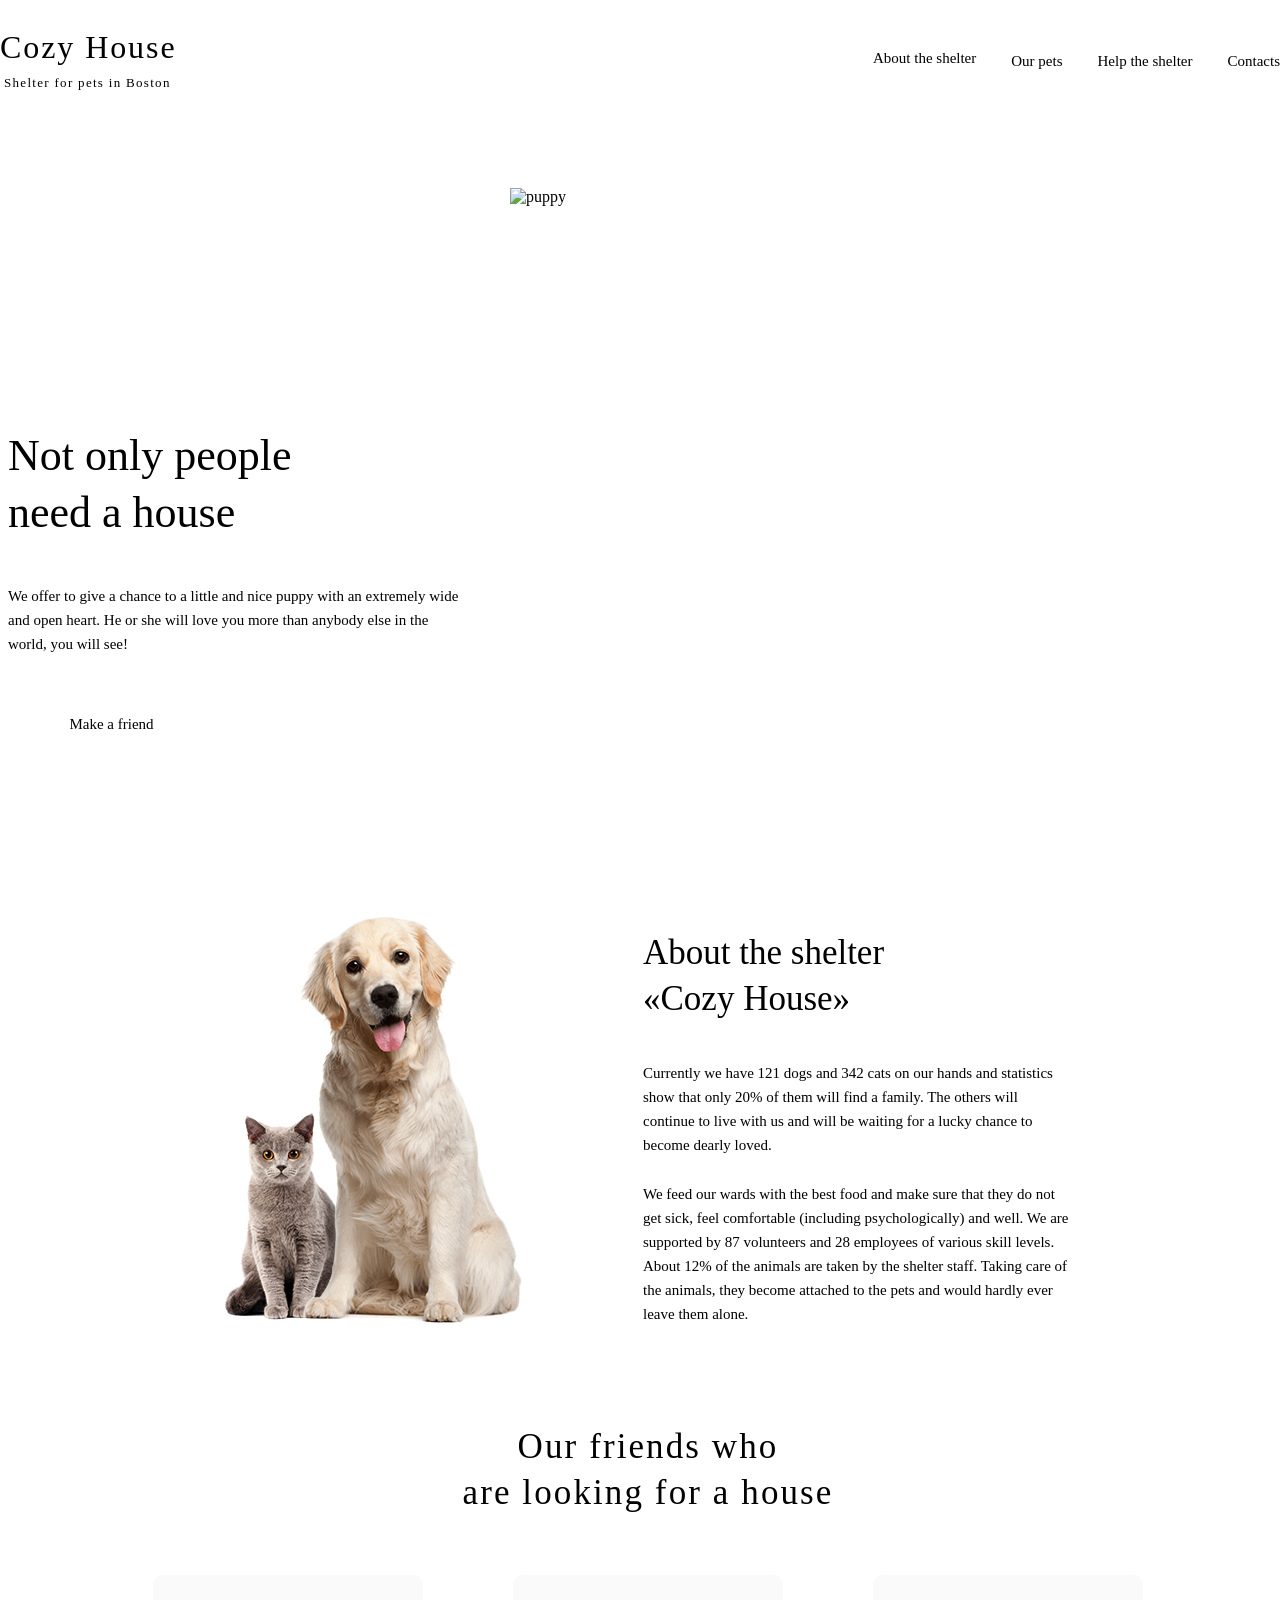
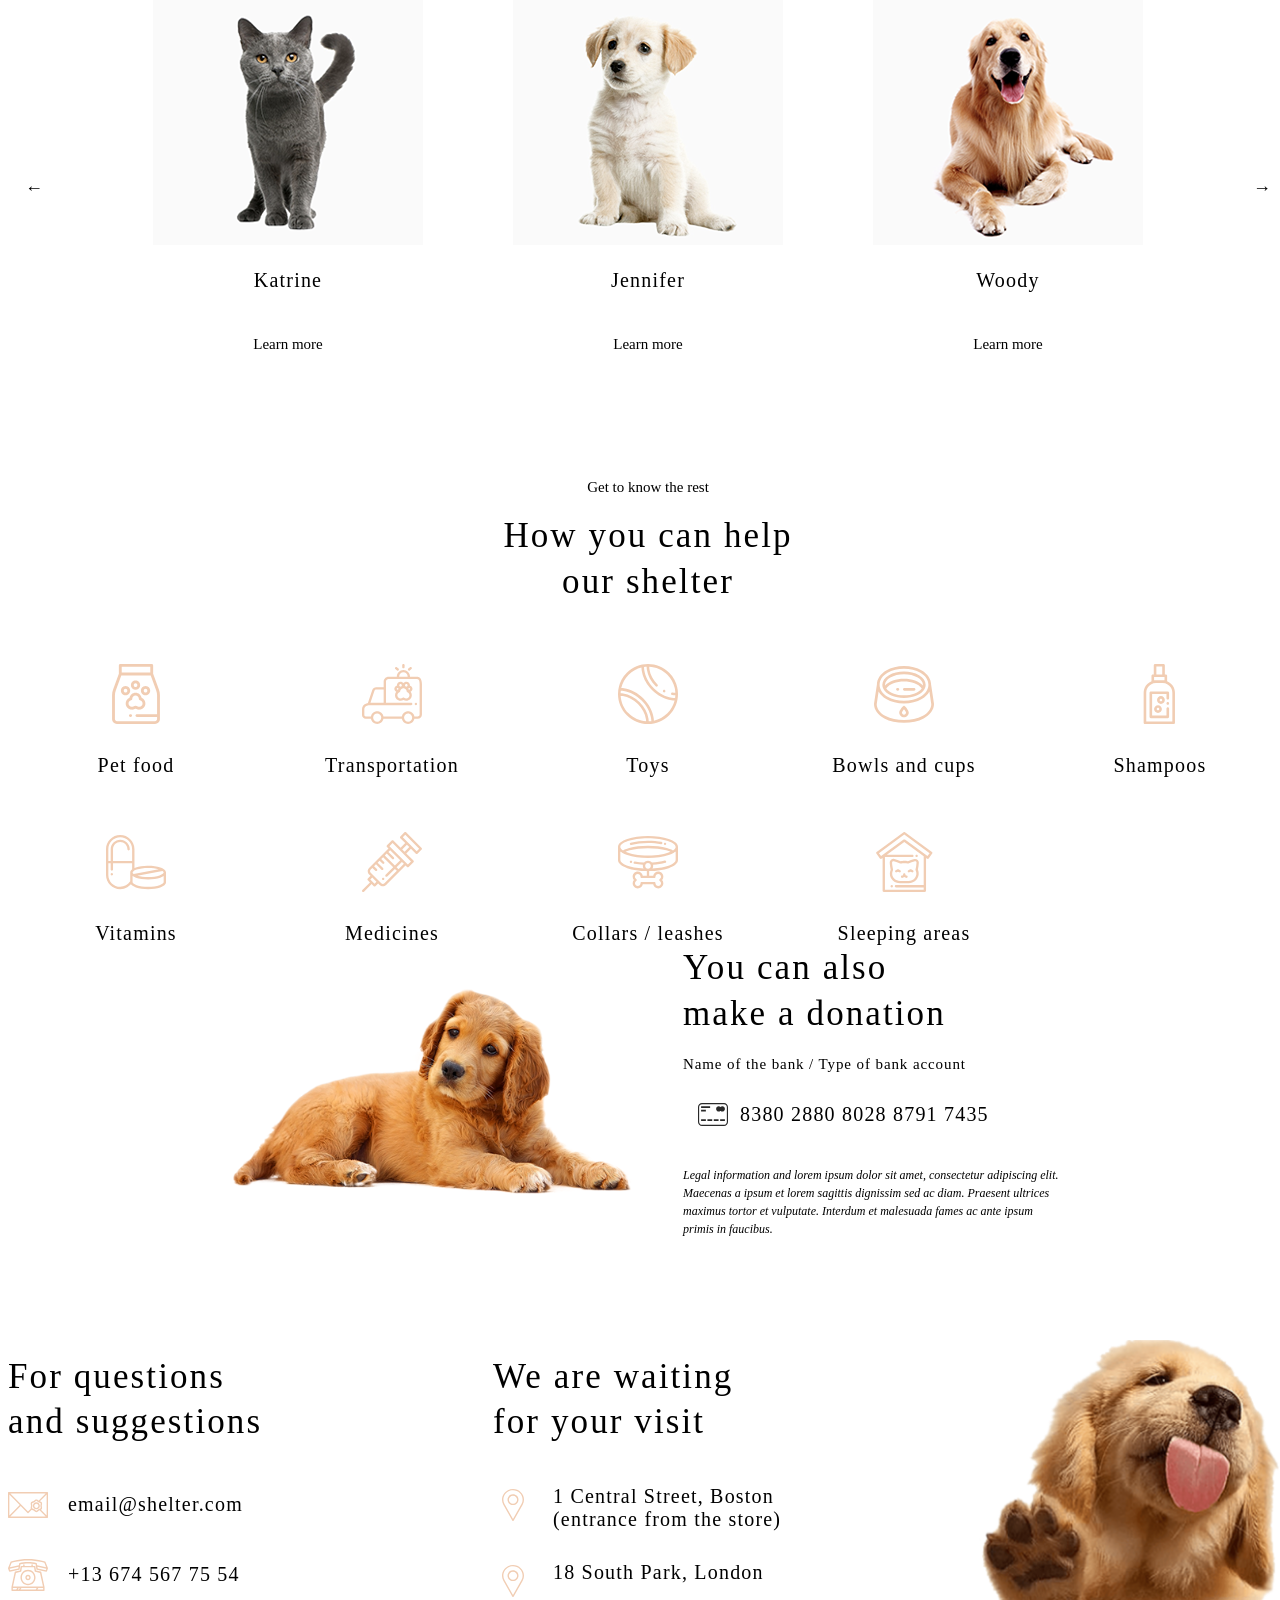
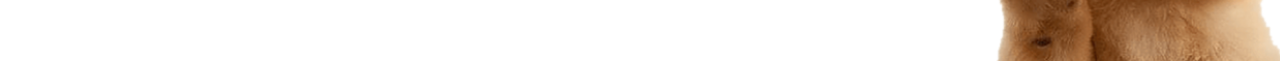
==== commit da2e2b34: "change size buttons on page" ====
--- a/index.html
+++ b/index.html
@@ -5,7 +5,7 @@
     <meta charset="UTF-8">
     <meta name="viewport" content="width=device-width, initial-scale=1.0">
     <title>Cozy House — Shelter for pets in Boston</title>
-    <link rel="icon" type="image/svg+xml" href="favicon/favicon.svg">
+    <link rel="icon" type="image/svg+xml" href="img/favicon/favicon.ico">
     <link rel="stylesheet" href="css/main.css">
 </head>
 
@@ -34,7 +34,7 @@
                     <h1 class="promo__title">Not only people<br>need a house</h1>
                     <p class="promo__text">We offer to give a chance to a little and nice puppy with an extremely wide
                         and open heart. He or she will love you more than anybody else in the world, you will see!</p>
-                    <a href="#friends" class="btn btn--filled promo__btn">Make a friend</a>
+                    <a href="#friends" class="btn btn--filled promo__btn btn-size-promo">Make a friend</a>
                 </div>
                 <div class="promo__content--img"><img src="img/animals/puppy.png" alt="puppy"></div>
             </div>
@@ -104,7 +104,7 @@
                 </div>
 
                 <div class="friends__btn-wrap">
-                    <a href="pets.html" class="btn btn--filled">Get to know the rest</a>
+                    <a href="pets.html" class="btn btn--filled btn-size-friends">Get to know the rest</a>
                 </div>
             </div>
         </section>
--- a/css/main.css
+++ b/css/main.css
@@ -43,7 +43,12 @@
     padding: 0;
 }
 
-h1, h2, h3, h4, h5, h6 {
+h1,
+h2,
+h3,
+h4,
+h5,
+h6 {
     margin: 0;
 }
 
@@ -68,6 +73,16 @@
     white-space: nowrap;
 }
 
+.btn-size-promo {
+    width: 207px;
+    height: 52px;
+}
+
+.btn-size-friends {
+    width: 261px;
+    height: 52px;
+}
+
 .btn:hover {
     background-color: var(--color-primary-light);
 }
@@ -87,4 +102,4 @@
 
 .btn--filled:active {
     background-color: var(--color-primary);
-}
+}
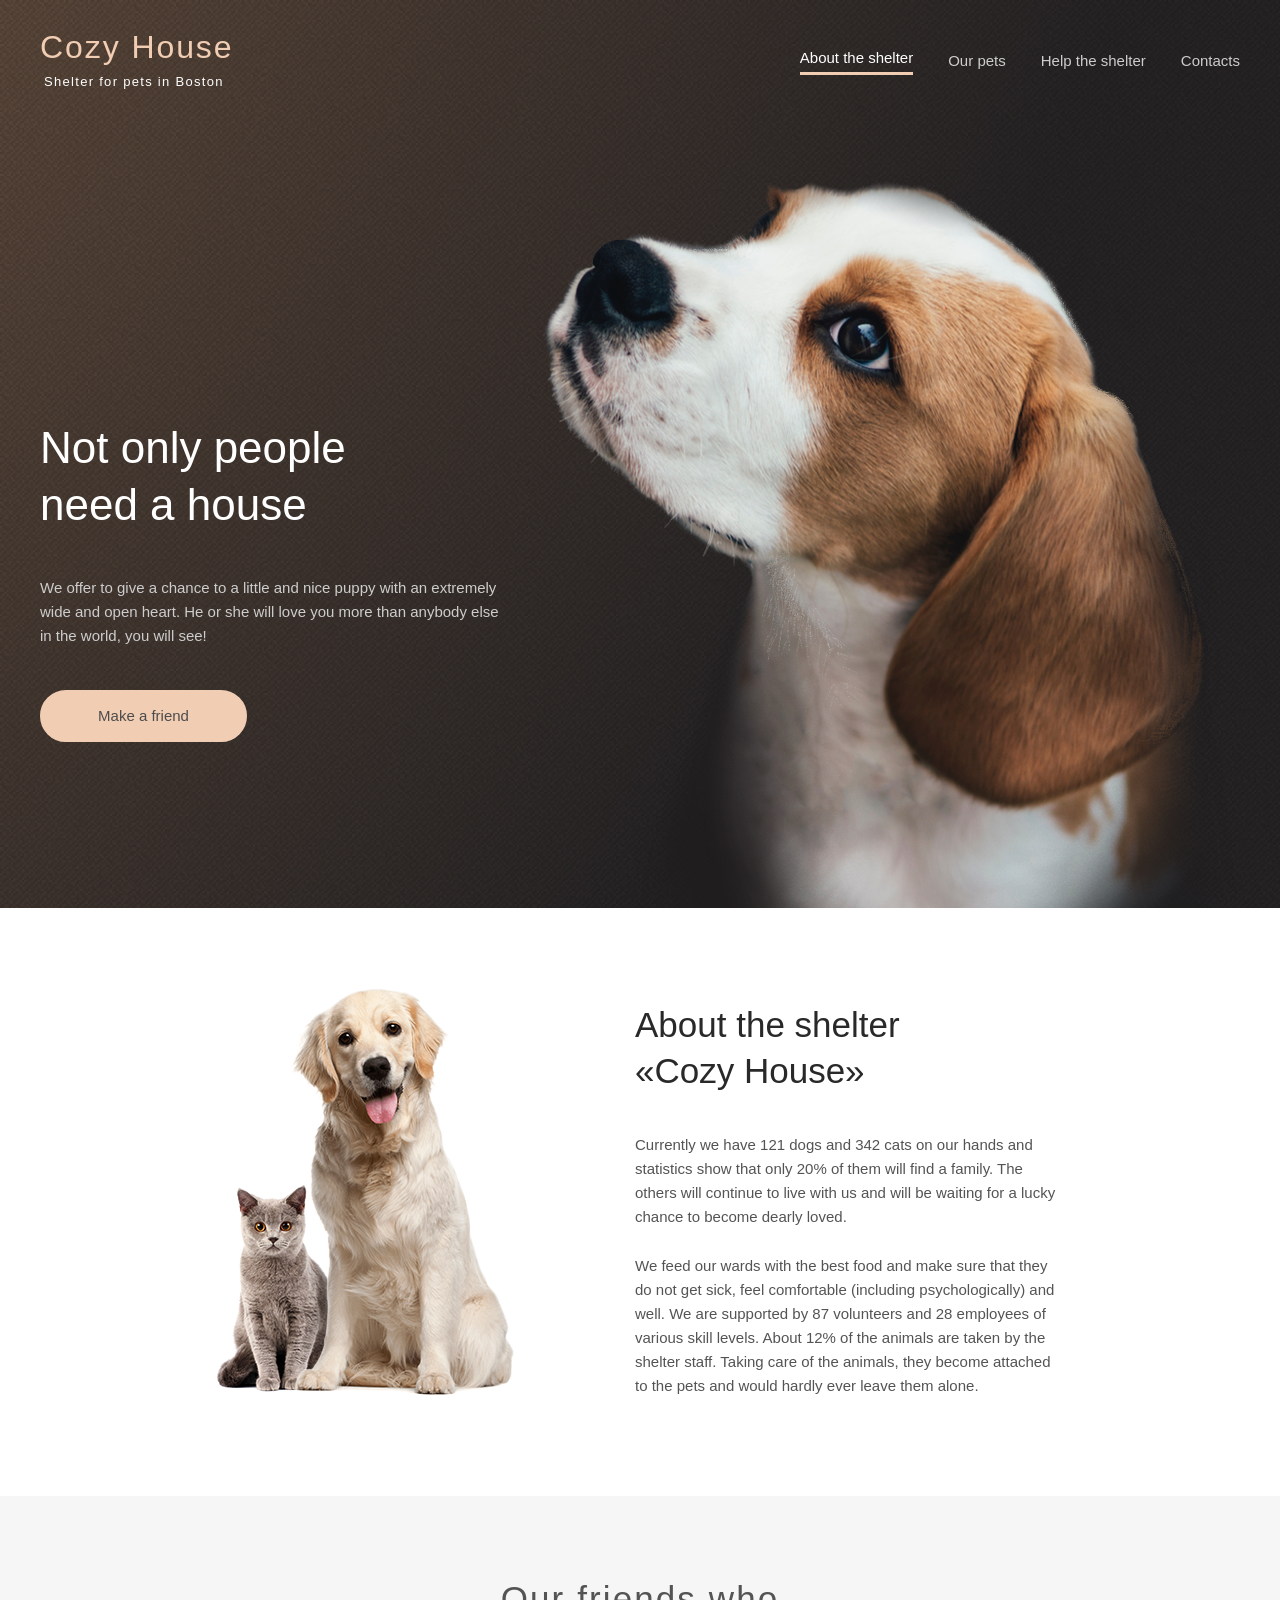
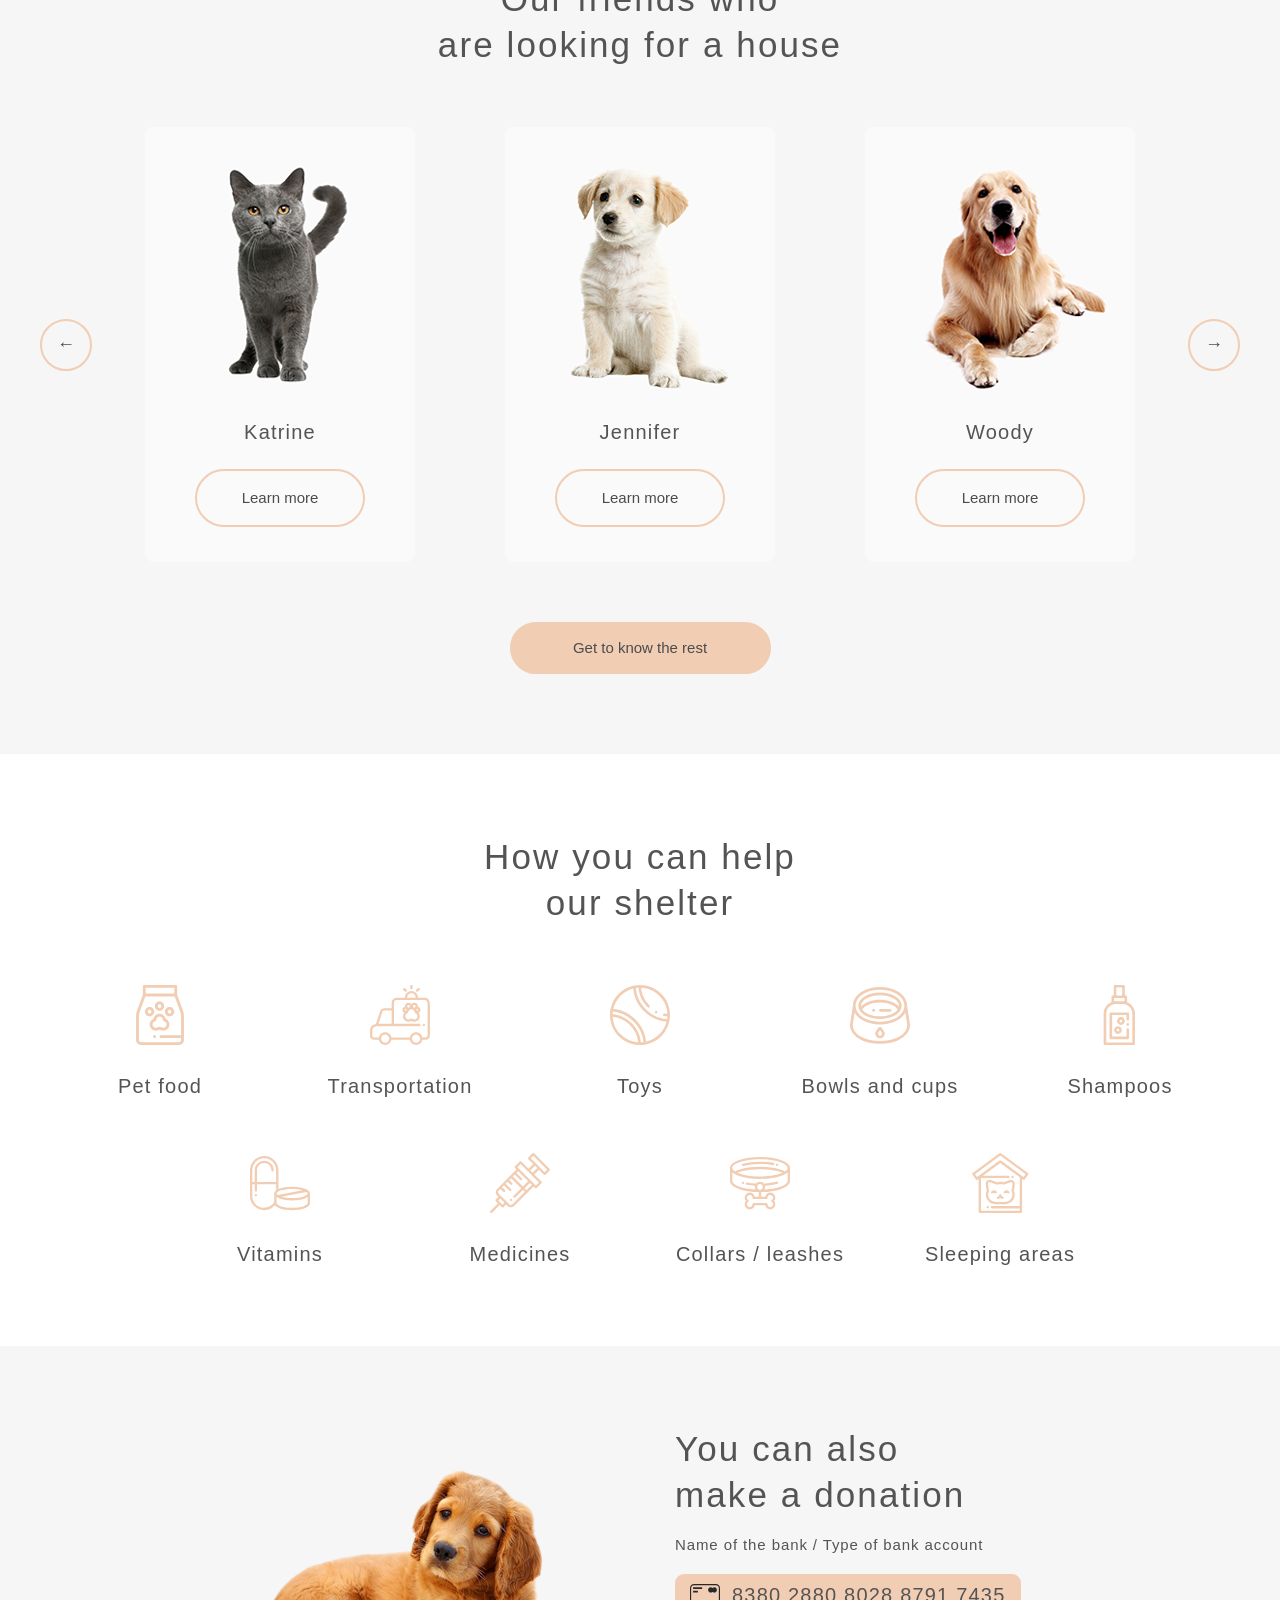
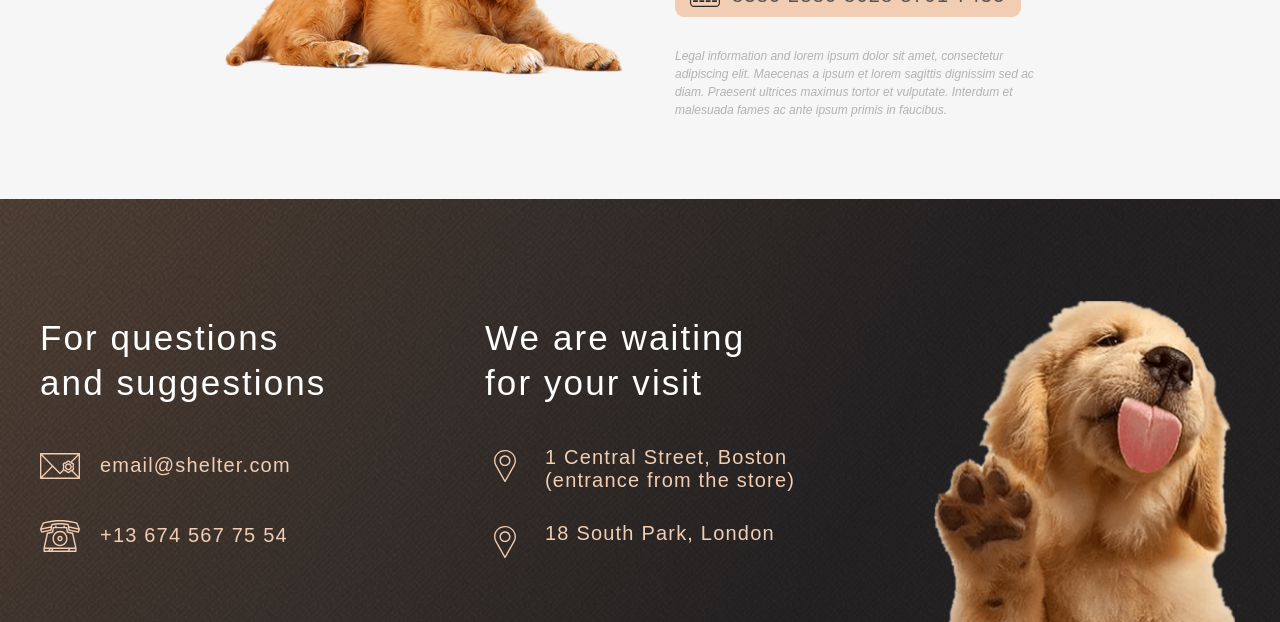
==== commit 776bb934: "Add responsive layout (Part 2)" ====
--- a/index.html
+++ b/index.html
@@ -24,6 +24,11 @@
                     <li><a href="#footer" class="nav__link">Contacts</a></li>
                 </ul>
             </nav>
+            <button class="burger" type="button" aria-label="Menu">
+                <span class="burger__line"></span>
+                <span class="burger__line"></span>
+                <span class="burger__line"></span>
+            </button>
         </div>
     </header>
 
--- a/css/main.css
+++ b/css/main.css
@@ -18,11 +18,11 @@
     font-family: var(--font-family);
     background-color: var(--color-light-xl);
     color: var(--color-dark-xl);
-    min-width: 1280px;
 }
 
 .container {
-    width: var(--container-width);
+    width: 100%;
+    max-width: var(--container-max-width);
     margin: 0 auto;
     padding: 0 var(--container-padding);
 }
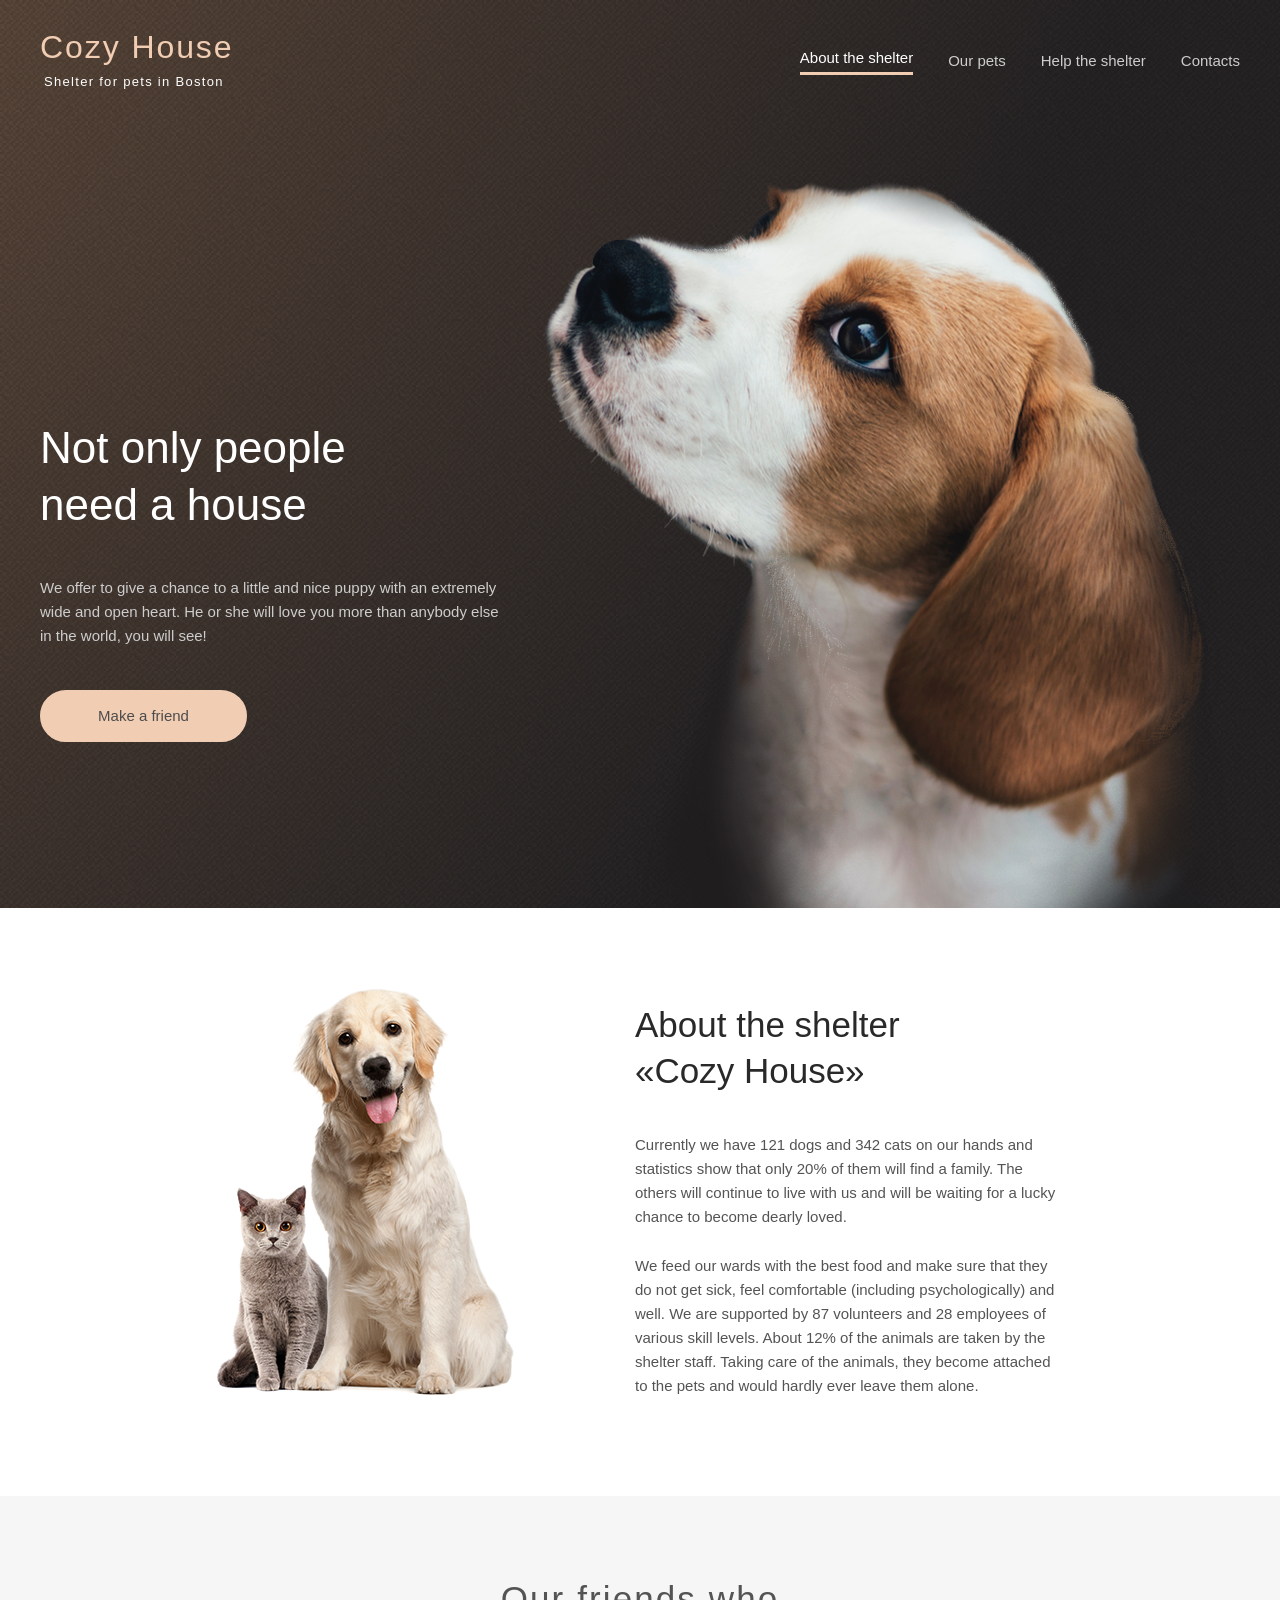
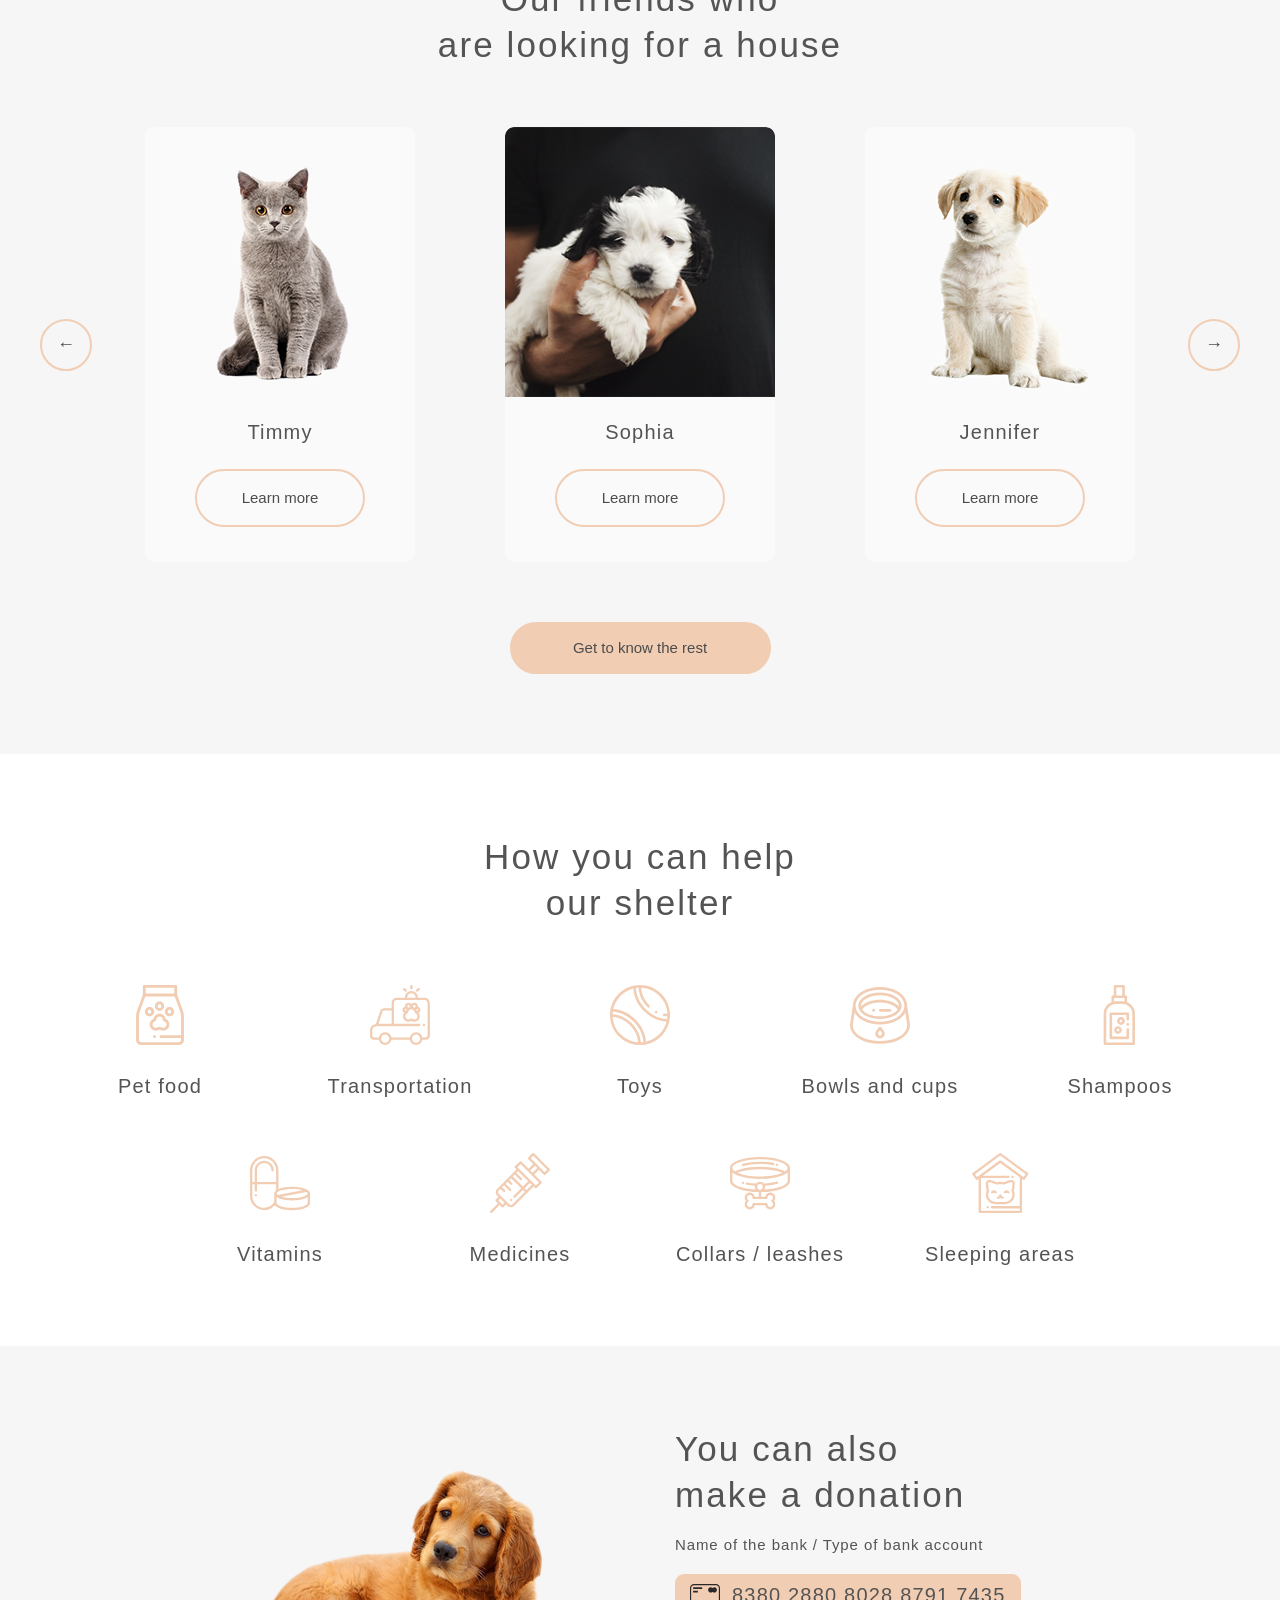
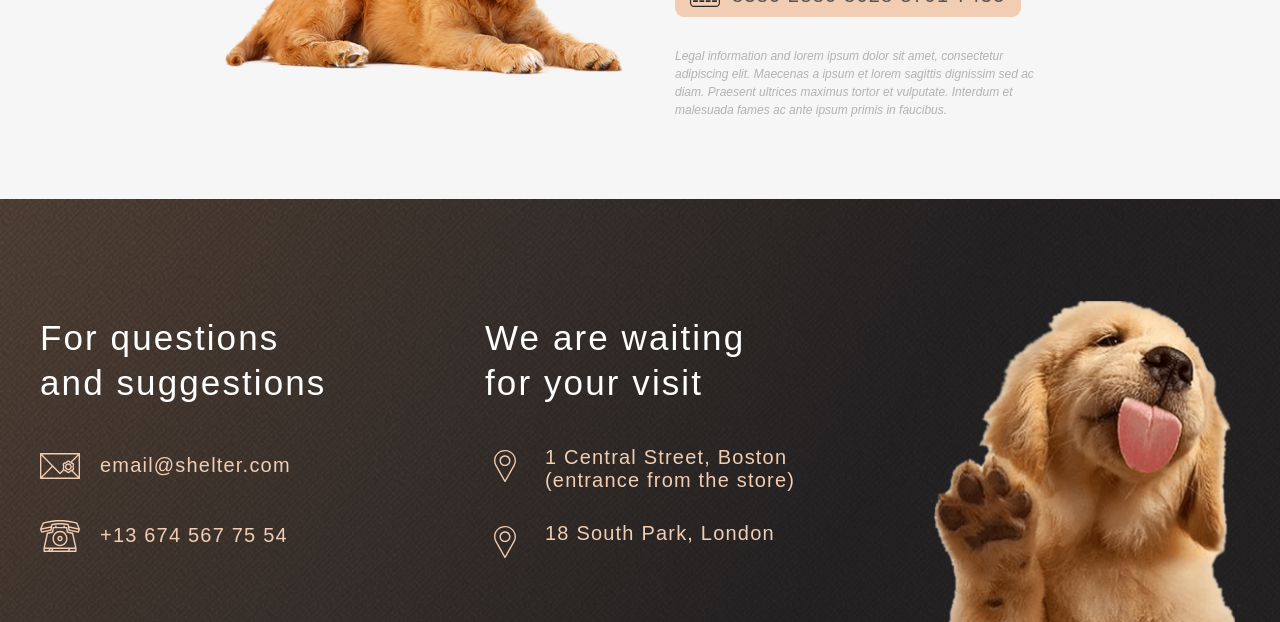
==== commit 9c69d649: "add burger, slider and pagination on pages" ====
--- a/index.html
+++ b/index.html
@@ -29,8 +29,19 @@
                 <span class="burger__line"></span>
                 <span class="burger__line"></span>
             </button>
+
+            <div class="mobile-menu" id="mobile-menu">
+                <ul class="mobile-menu__list">
+                    <li><a href="index.html" class="mobile-menu__link">About the shelter</a></li>
+                    <li><a href="pets.html" class="mobile-menu__link">Our pets</a></li>
+                    <li><a href="index.html#help" class="mobile-menu__link">Help the shelter</a></li>
+                    <li><a href="index.html#footer" class="mobile-menu__link">Contacts</a></li>
+                </ul>
+            </div>
         </div>
     </header>
+
+    <div class="mobile-menu__overlay" id="mobile-menu-overlay"></div>
 
     <main>
         <section class="promo" id="promo">
@@ -70,42 +81,16 @@
                 <h2 class="friends__title">Our friends who<br>are looking for a house</h2>
 
                 <div class="friends__slider">
-                    <button class="slider-arrow slider-arrow--prev" type="button" aria-label="Previous">&#8592;</button>
-
-                    <div class="friends__cards">
-                        <div class="card">
-                            <div class="card__image">
-                                <img src="img/animals/pets-katrine.png" alt="Katrine the cat" width="270" height="270">
-                            </div>
-                            <div class="card__body">
-                                <h3 class="card__name">Katrine</h3>
-                                <button class="btn card__btn" type="button">Learn more</button>
-                            </div>
-                        </div>
-
-                        <div class="card">
-                            <div class="card__image">
-                                <img src="img/animals/pets-jennifer.png" alt="Jennifer the dog" width="270"
-                                    height="270">
-                            </div>
-                            <div class="card__body">
-                                <h3 class="card__name">Jennifer</h3>
-                                <button class="btn card__btn" type="button">Learn more</button>
-                            </div>
-                        </div>
-
-                        <div class="card">
-                            <div class="card__image">
-                                <img src="img/animals/pets-woody.png" alt="Woody the dog" width="270" height="270">
-                            </div>
-                            <div class="card__body">
-                                <h3 class="card__name">Woody</h3>
-                                <button class="btn card__btn" type="button">Learn more</button>
-                            </div>
-                        </div>
+                    <div class="friends__cards" id="friends-cards">
+                        <!-- adds card with js -->
                     </div>
 
-                    <button class="slider-arrow slider-arrow--next" type="button" aria-label="Next">&#8594;</button>
+                    <div class="friends__slider-arrows">
+                        <button class="slider-arrow slider-arrow--prev" type="button" id="slider-prev"
+                            aria-label="Previous">&#8592;</button>
+                        <button class="slider-arrow slider-arrow--next" type="button" id="slider-next"
+                            aria-label="Next">&#8594;</button>
+                    </div>
                 </div>
 
                 <div class="friends__btn-wrap">
@@ -399,6 +384,7 @@
     </footer>
 
     <script src="js/main.js"></script>
+    <script src="js/friends-slider.js"></script>
 </body>
 
 </html>
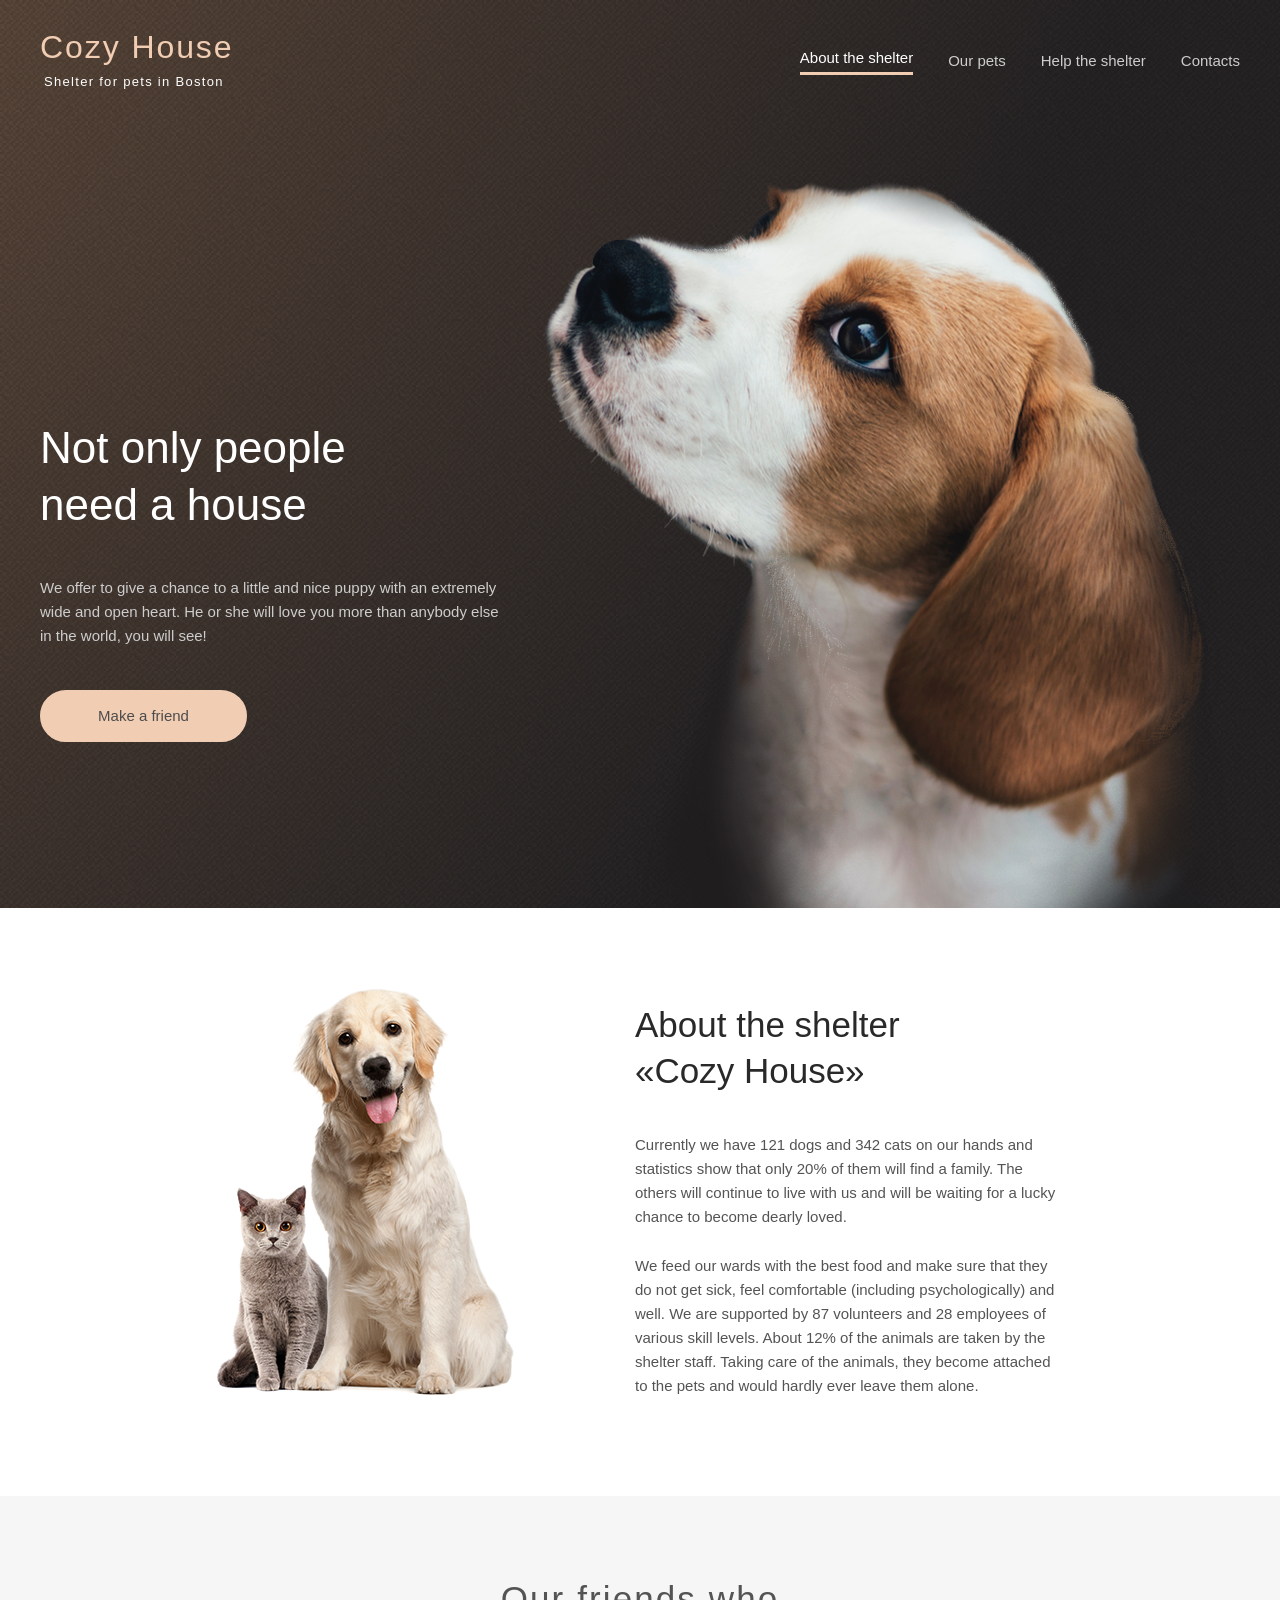
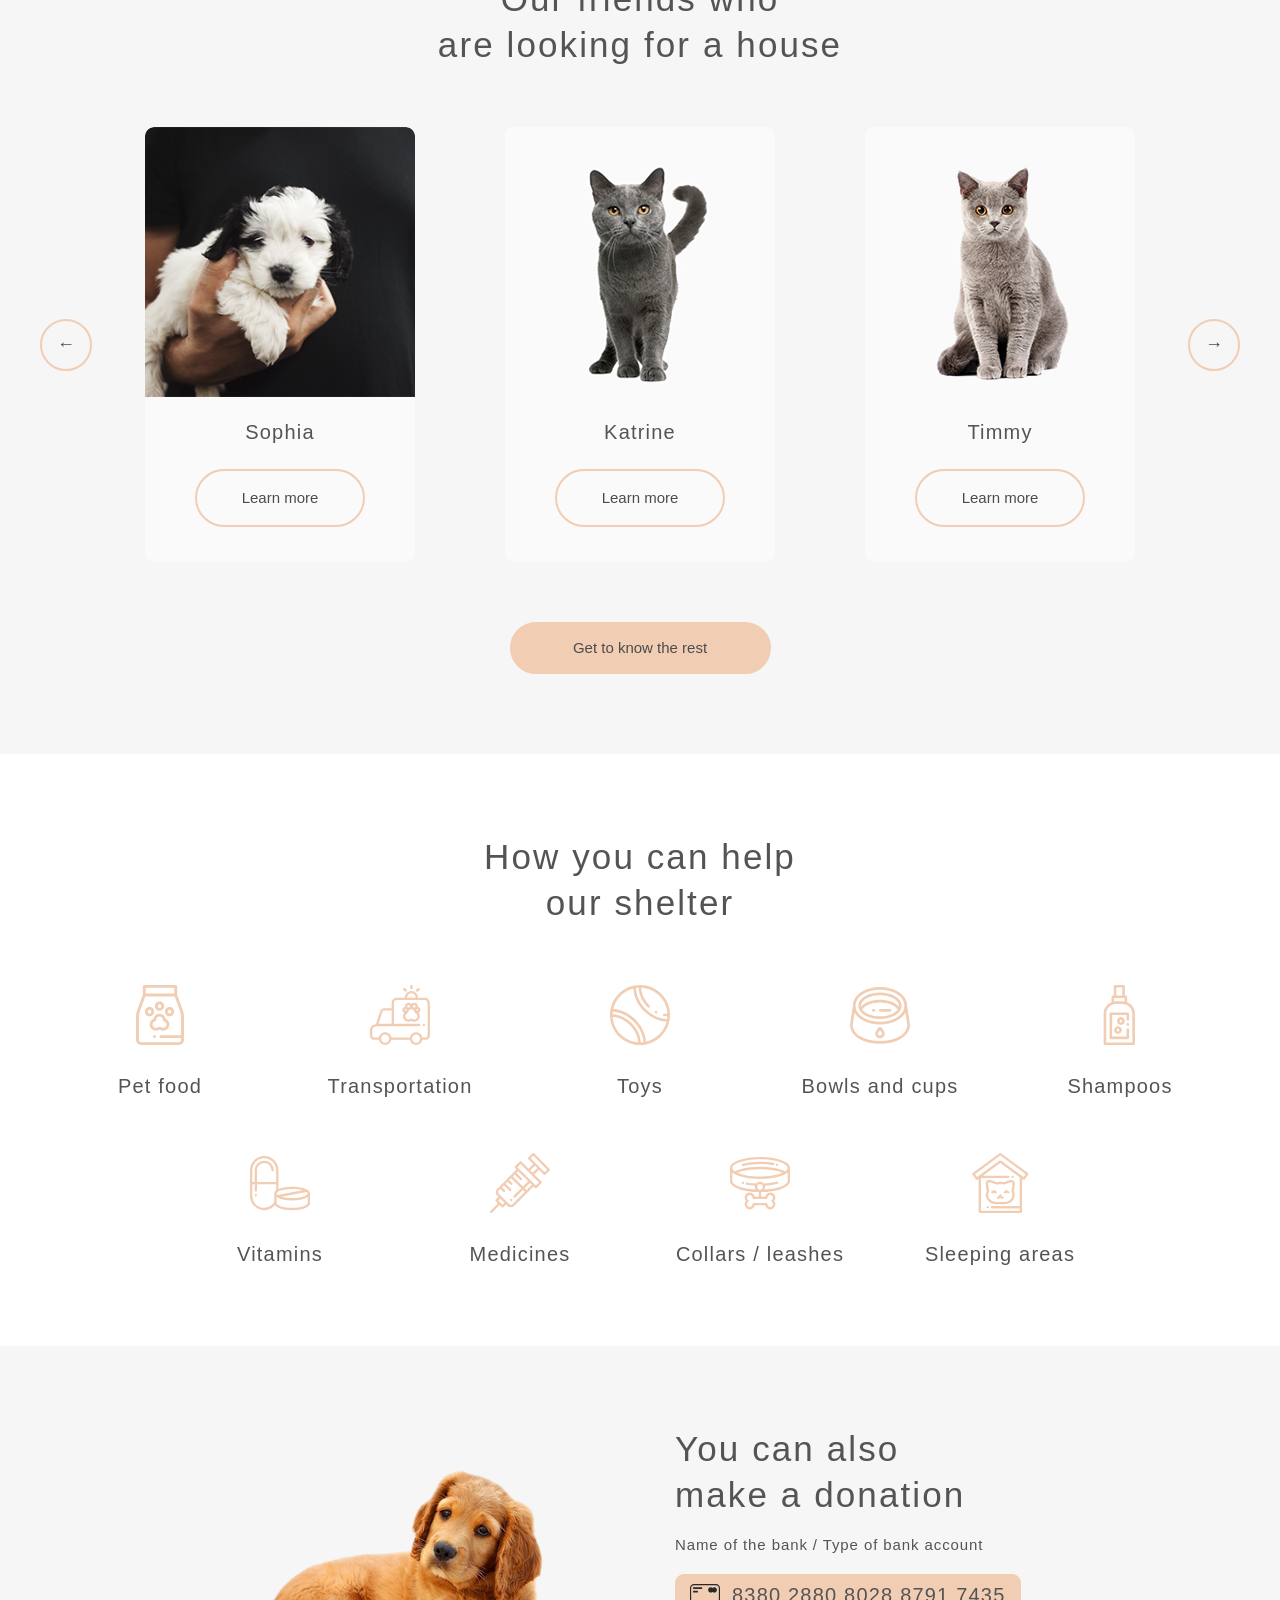
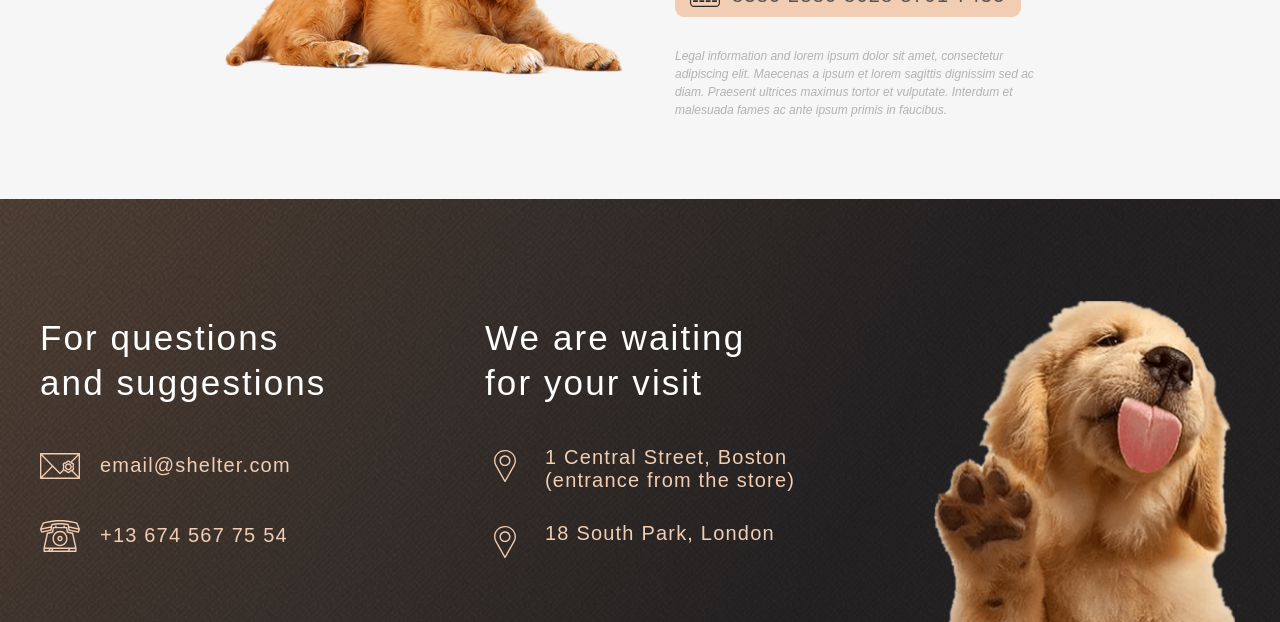
==== commit 1b17a99e: "add popup" ====
--- a/index.html
+++ b/index.html
@@ -383,8 +383,30 @@
 
     </footer>
 
+    <div class="popup-overlay" id="popup-overlay">
+        <div class="popup" id="popup">
+            <button class="popup__close" type="button" id="popup-close" aria-label="Close">&times;</button>
+            <div class="popup__image">
+                <img id="popup-img" src="" alt="">
+            </div>
+            <div class="popup__body">
+                <h3 class="popup__name" id="popup-name"></h3>
+                <p class="popup__row"><span class="popup__label">Type:</span> <span id="popup-type"></span></p>
+                <p class="popup__row"><span class="popup__label">Breed:</span> <span id="popup-breed"></span></p>
+                <p class="popup__row"><span class="popup__label">Age:</span> <span id="popup-age"></span></p>
+                <p class="popup__description" id="popup-description"></p>
+                <p class="popup__row"><span class="popup__label">Inoculations:</span> <span
+                        id="popup-inoculations"></span></p>
+                <p class="popup__row"><span class="popup__label">Diseases:</span> <span id="popup-diseases"></span></p>
+                <p class="popup__row"><span class="popup__label">Parasites:</span> <span id="popup-parasites"></span>
+                </p>
+            </div>
+        </div>
+    </div>
+
     <script src="js/main.js"></script>
     <script src="js/friends-slider.js"></script>
+    <script src="js/popup.js"></script>
 </body>
 
 </html>
--- a/css/main.css
+++ b/css/main.css
@@ -6,6 +6,9 @@
 @import url("blocks/promo.css");
 @import url("blocks/help.css");
 @import url("blocks/pets.css");
+
+
+@import url("blocks/popup.css");
 
 /* Base */
 *,
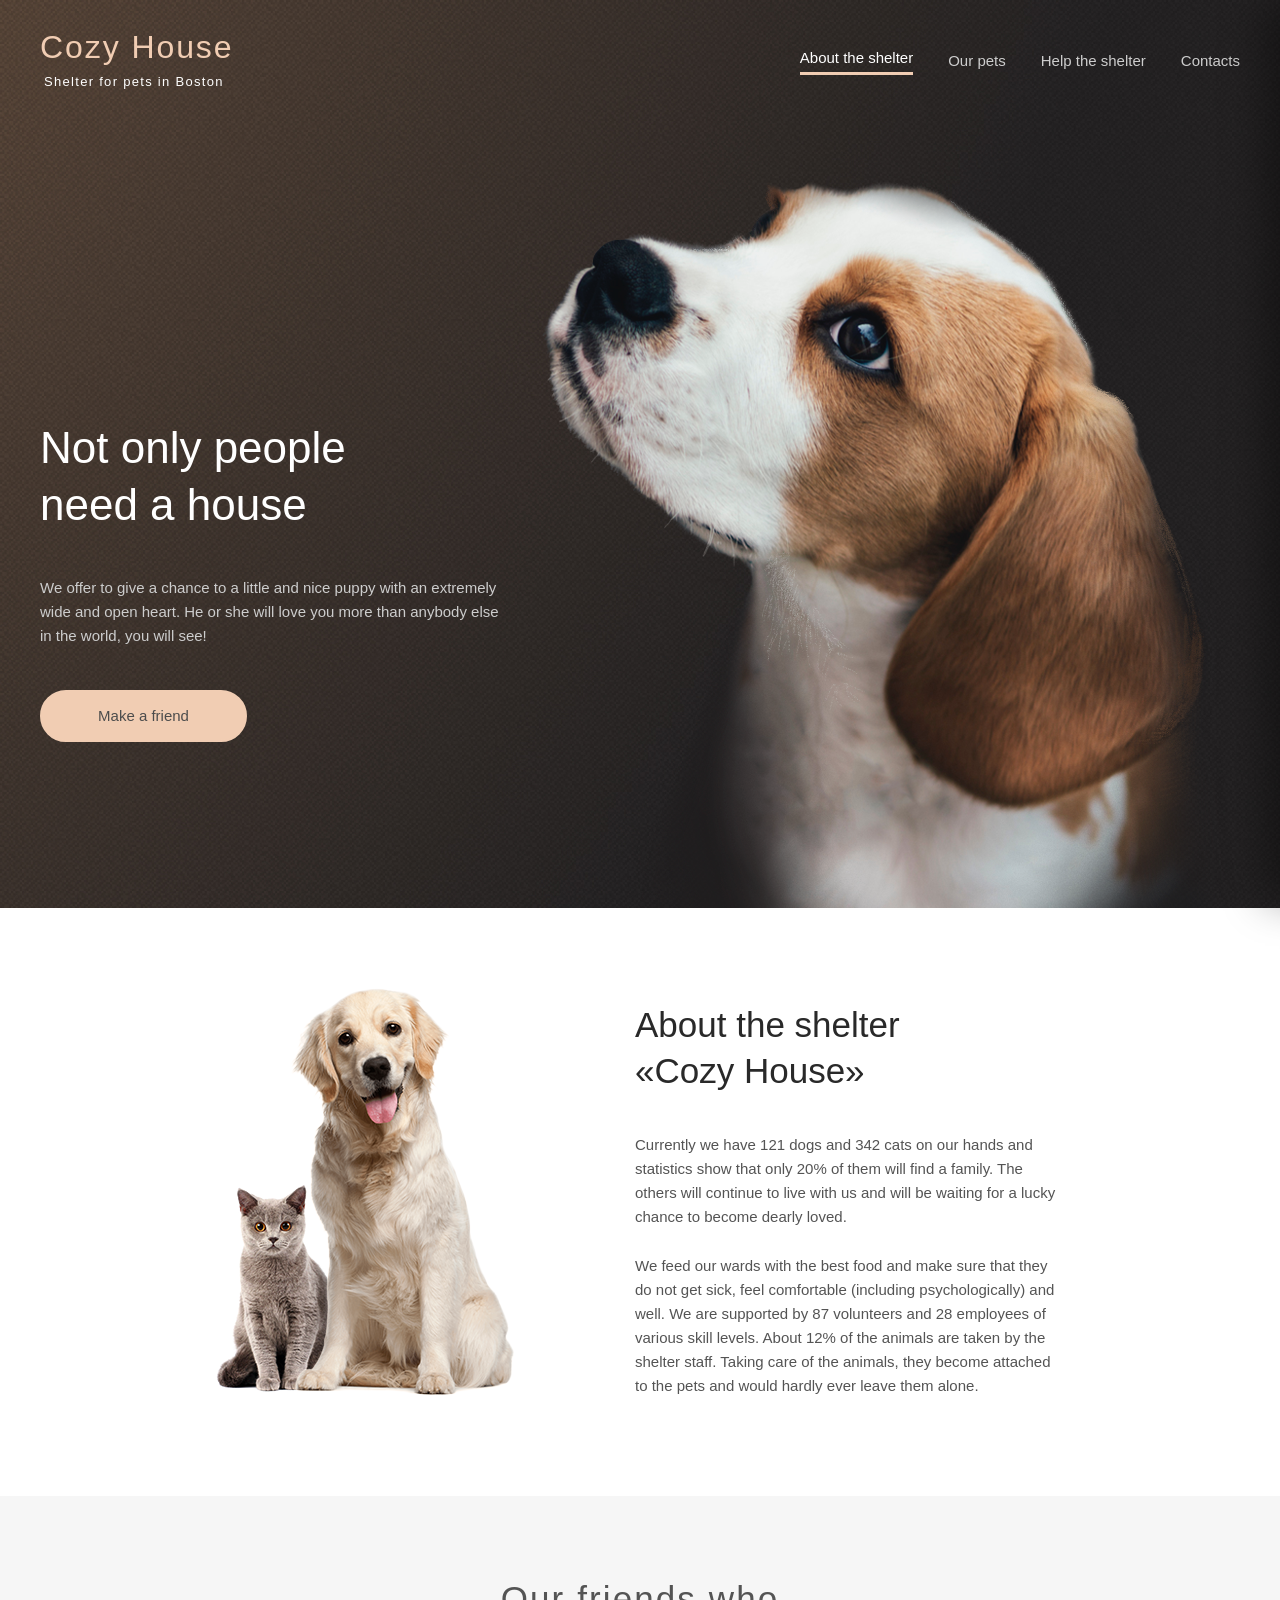
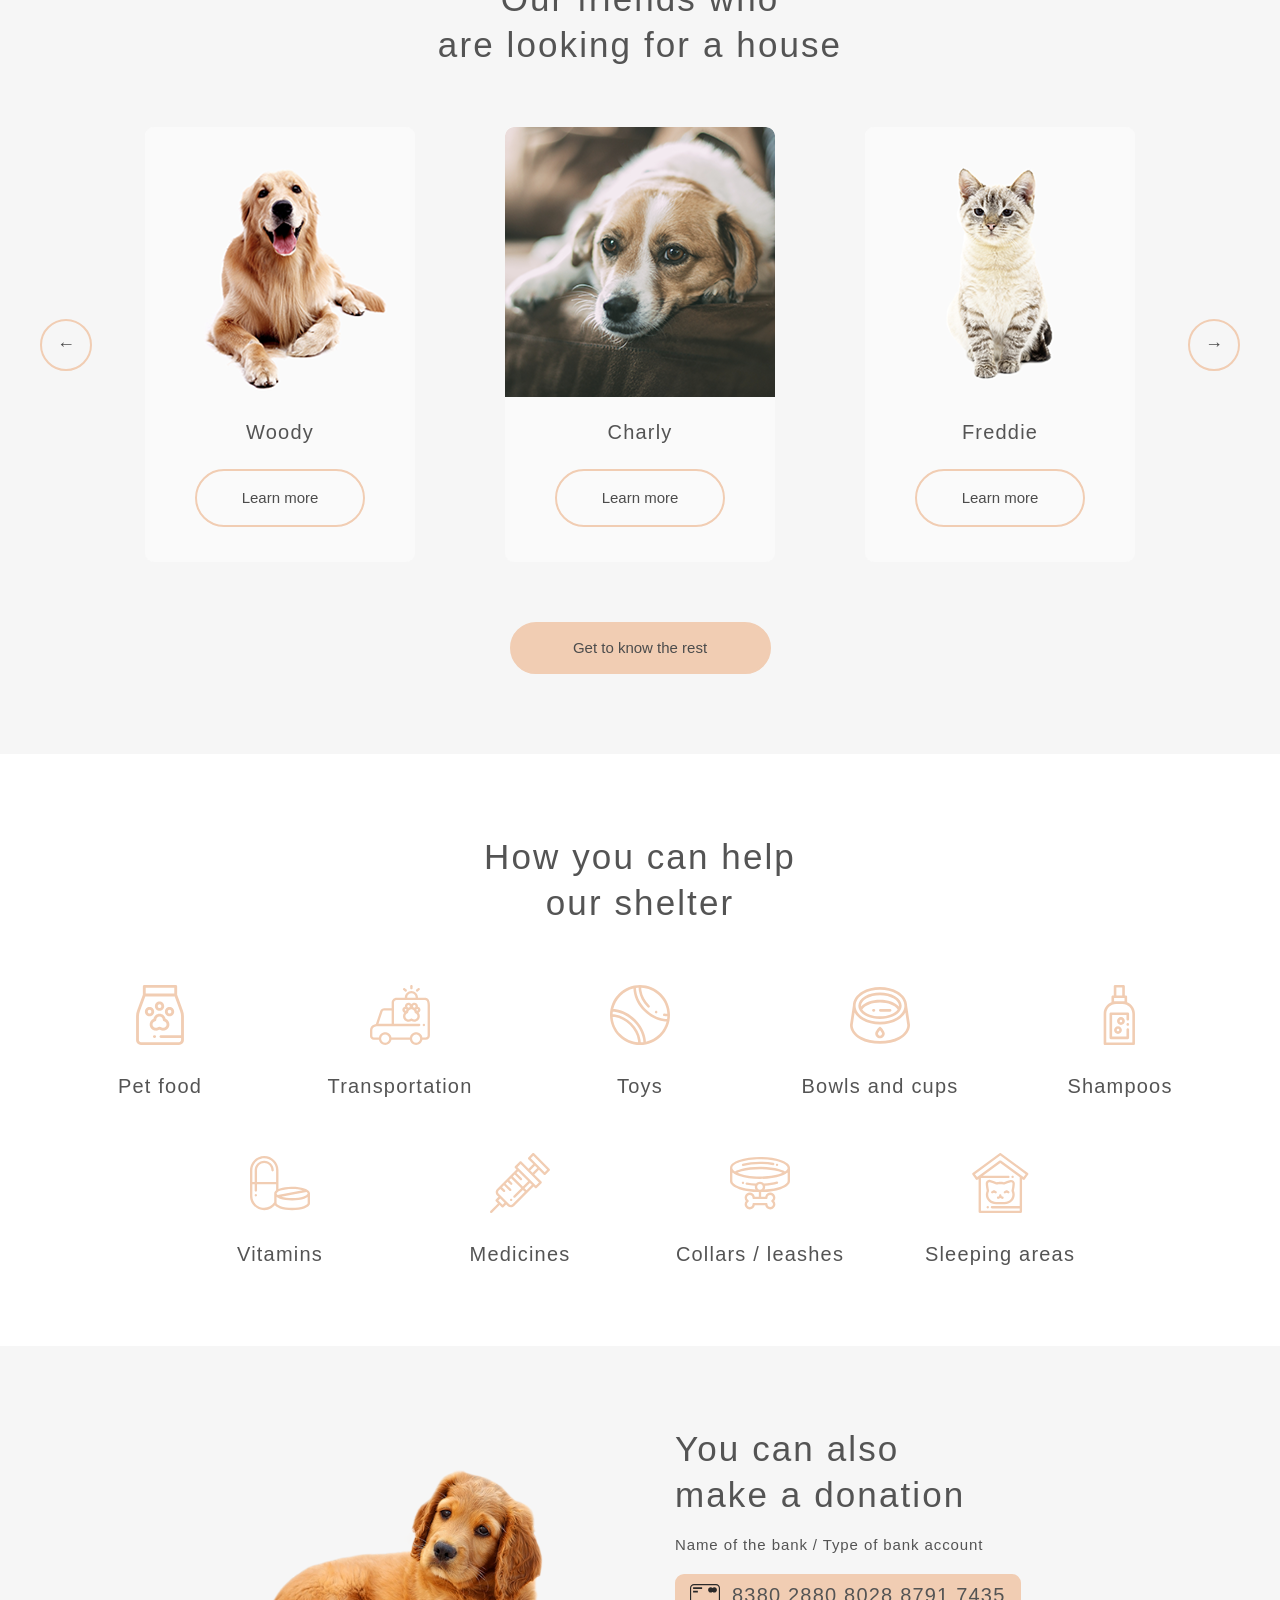
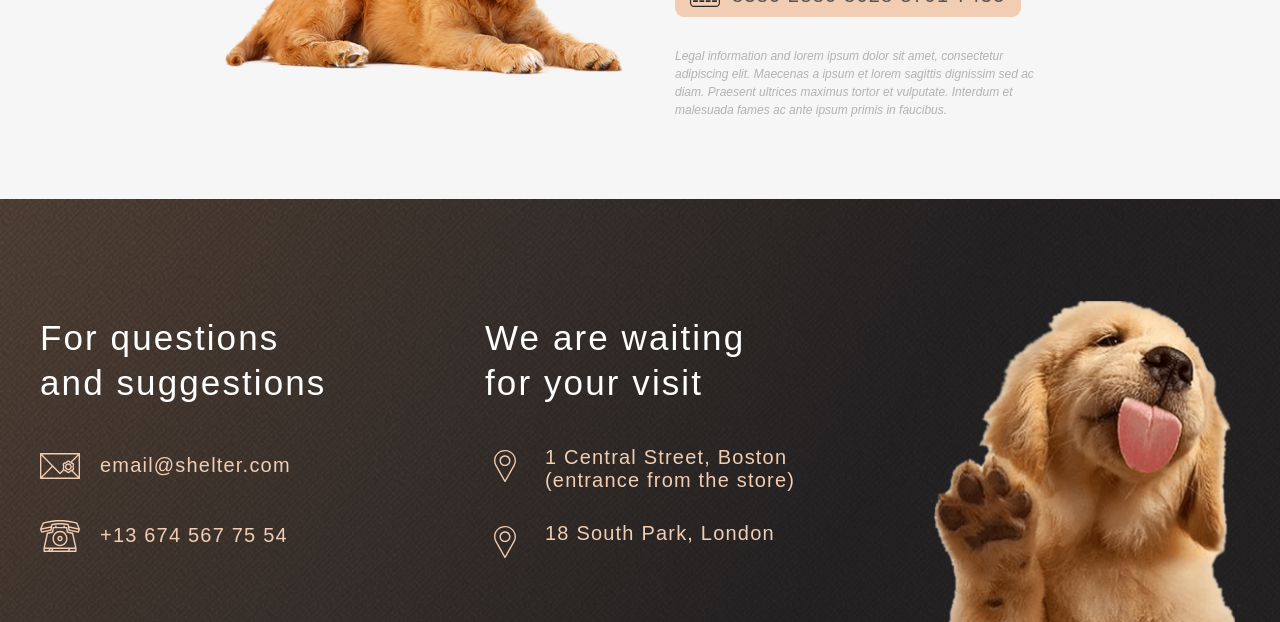
==== commit 265513a5: "change burger functional" ====
--- a/index.html
+++ b/index.html
@@ -30,16 +30,18 @@
                 <span class="burger__line"></span>
             </button>
 
-            <div class="mobile-menu" id="mobile-menu">
-                <ul class="mobile-menu__list">
-                    <li><a href="index.html" class="mobile-menu__link">About the shelter</a></li>
-                    <li><a href="pets.html" class="mobile-menu__link">Our pets</a></li>
-                    <li><a href="index.html#help" class="mobile-menu__link">Help the shelter</a></li>
-                    <li><a href="index.html#footer" class="mobile-menu__link">Contacts</a></li>
-                </ul>
-            </div>
+
         </div>
     </header>
+
+    <div class="mobile-menu" id="mobile-menu">
+        <ul class="mobile-menu__list">
+            <li><a href="index.html" class="mobile-menu__link mobile-menu__link--active">About the shelter</a></li>
+            <li><a href="pets.html" class="mobile-menu__link">Our pets</a></li>
+            <li><a href="index.html#help" class="mobile-menu__link">Help the shelter</a></li>
+            <li><a href="index.html#footer" class="mobile-menu__link">Contacts</a></li>
+        </ul>
+    </div>
 
     <div class="mobile-menu__overlay" id="mobile-menu-overlay"></div>
 
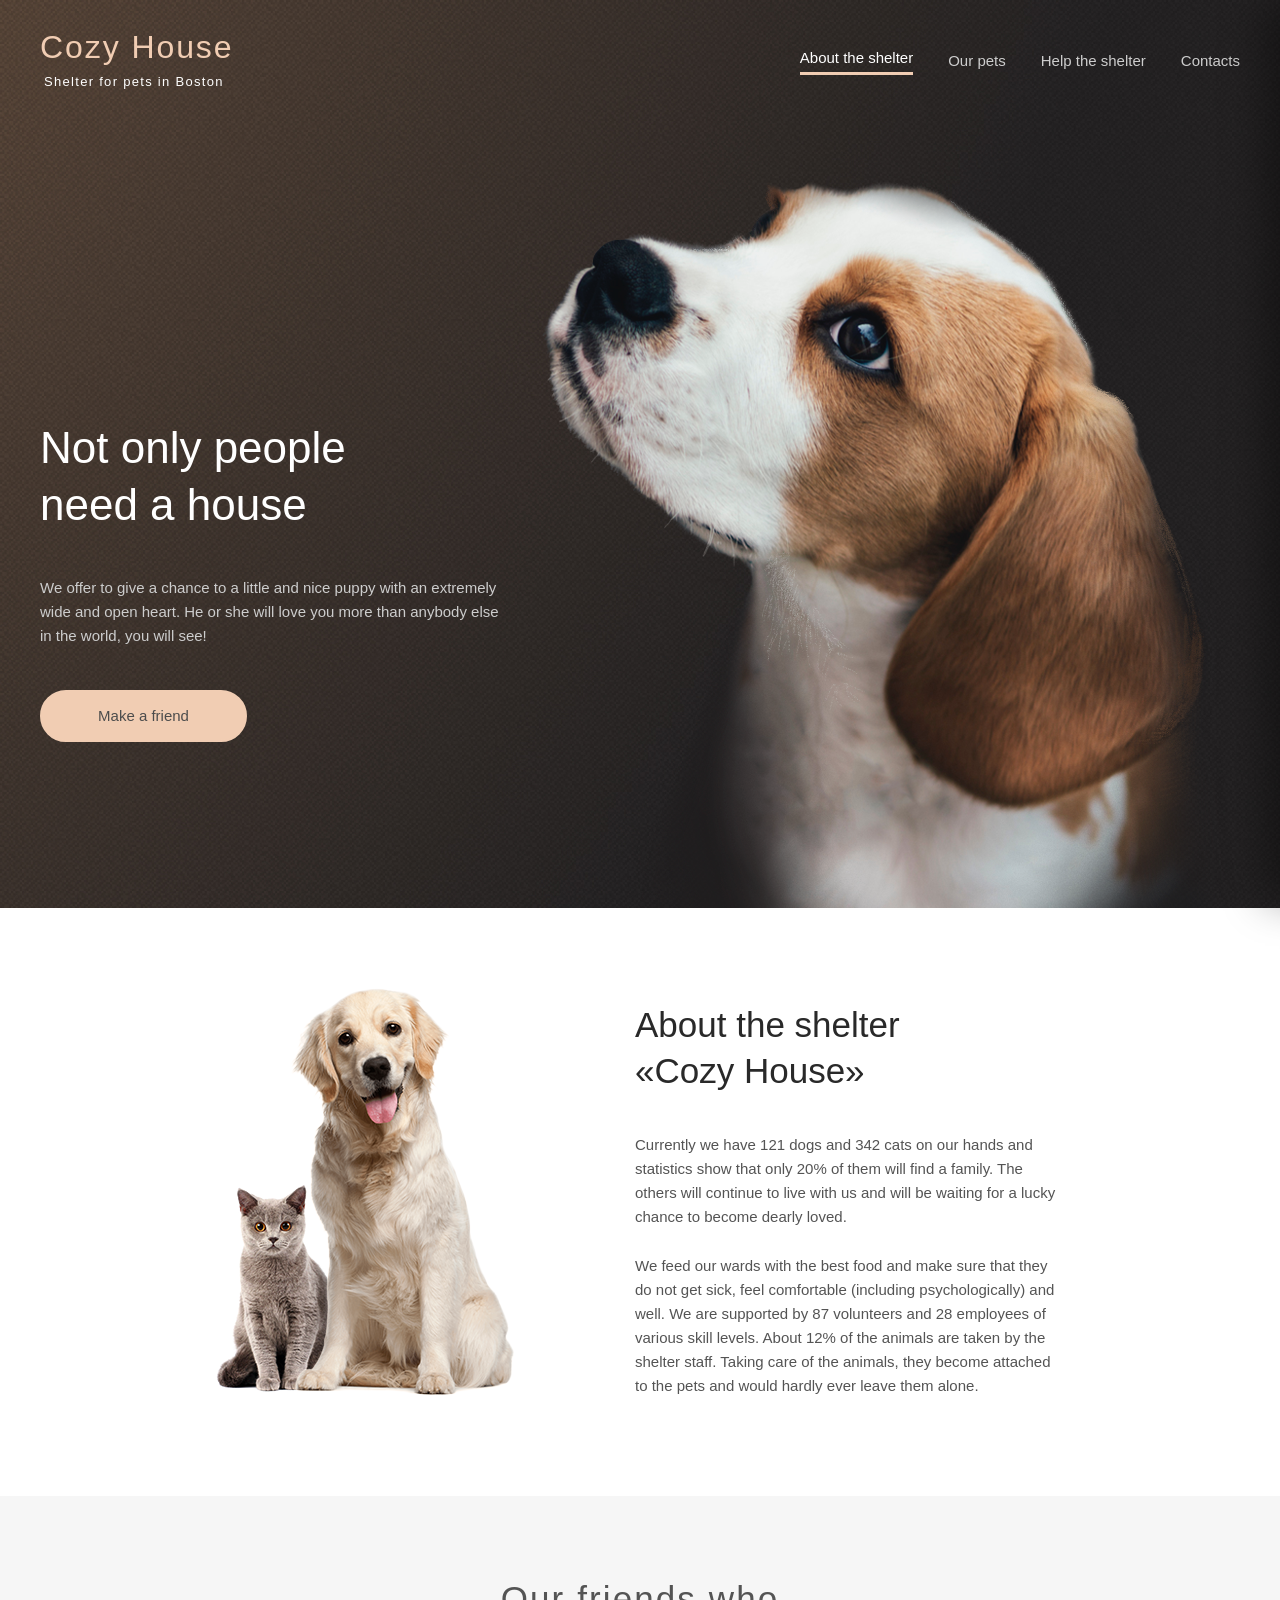
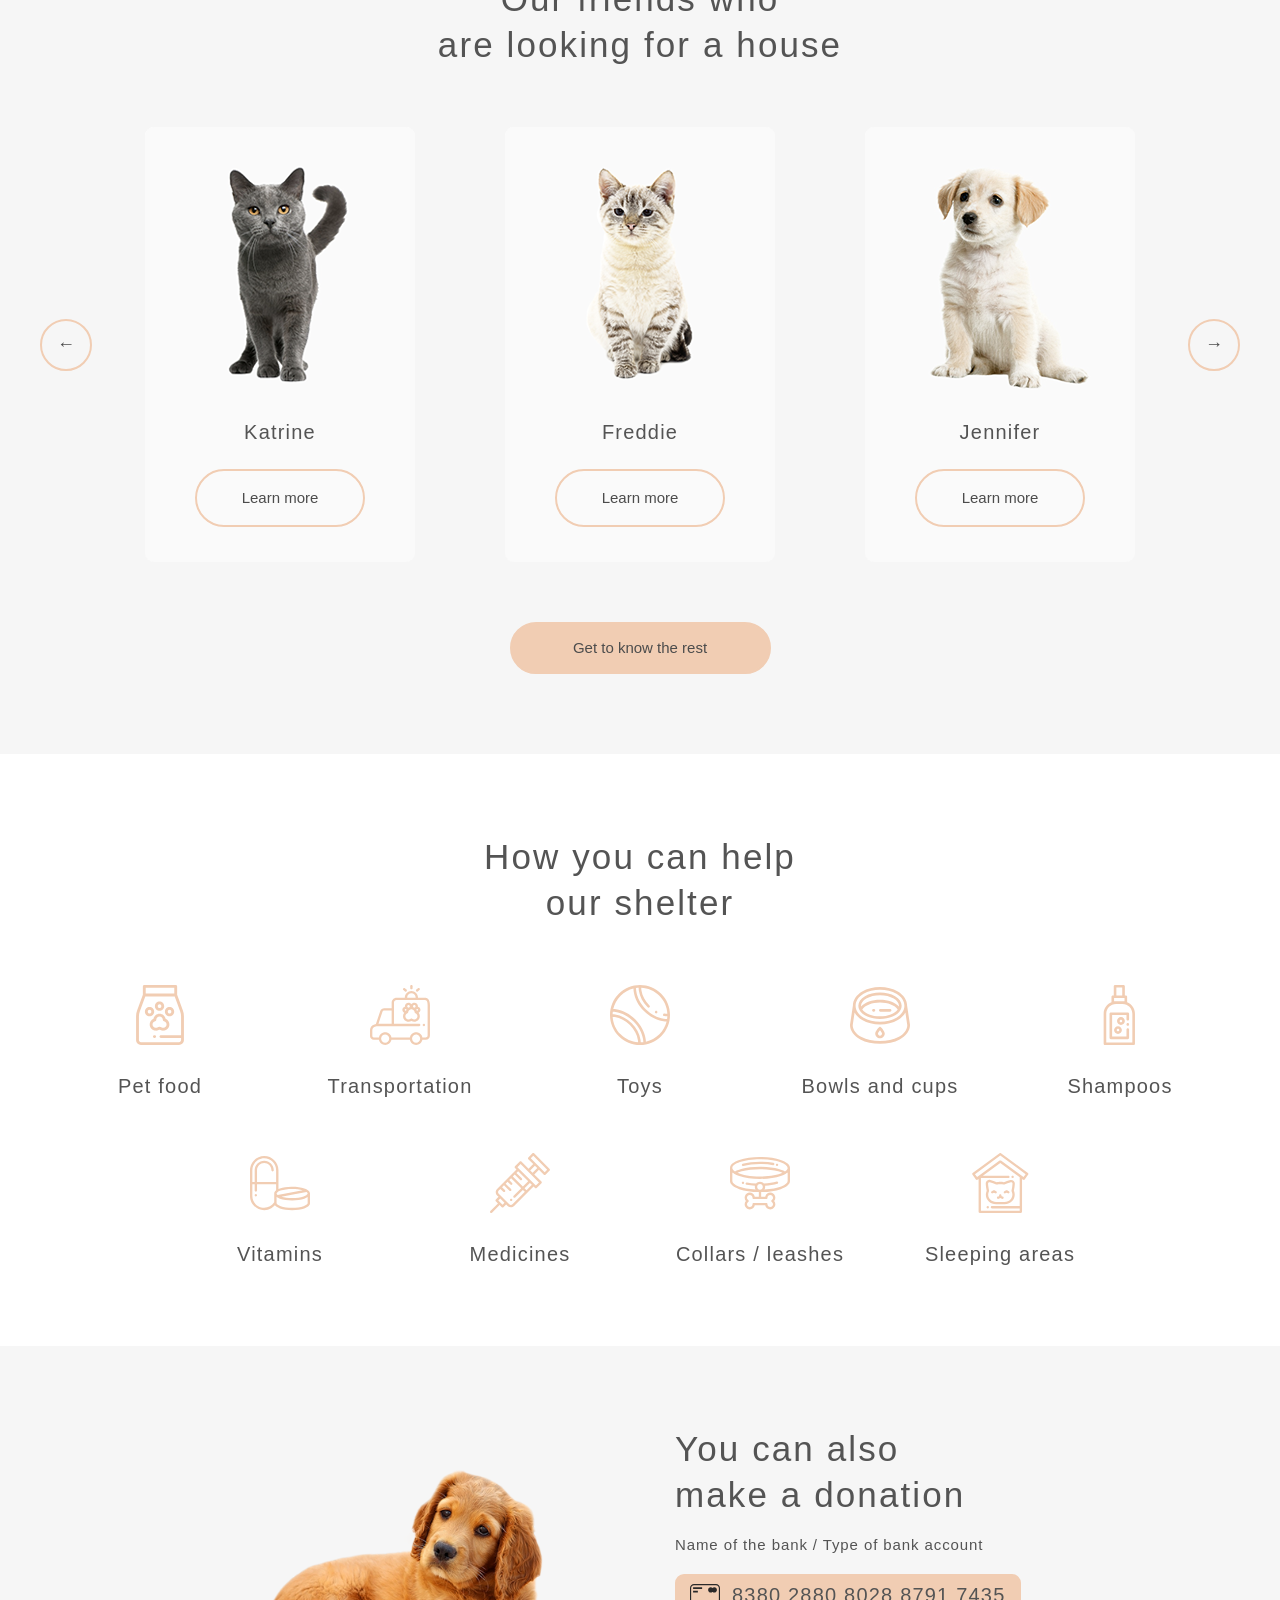
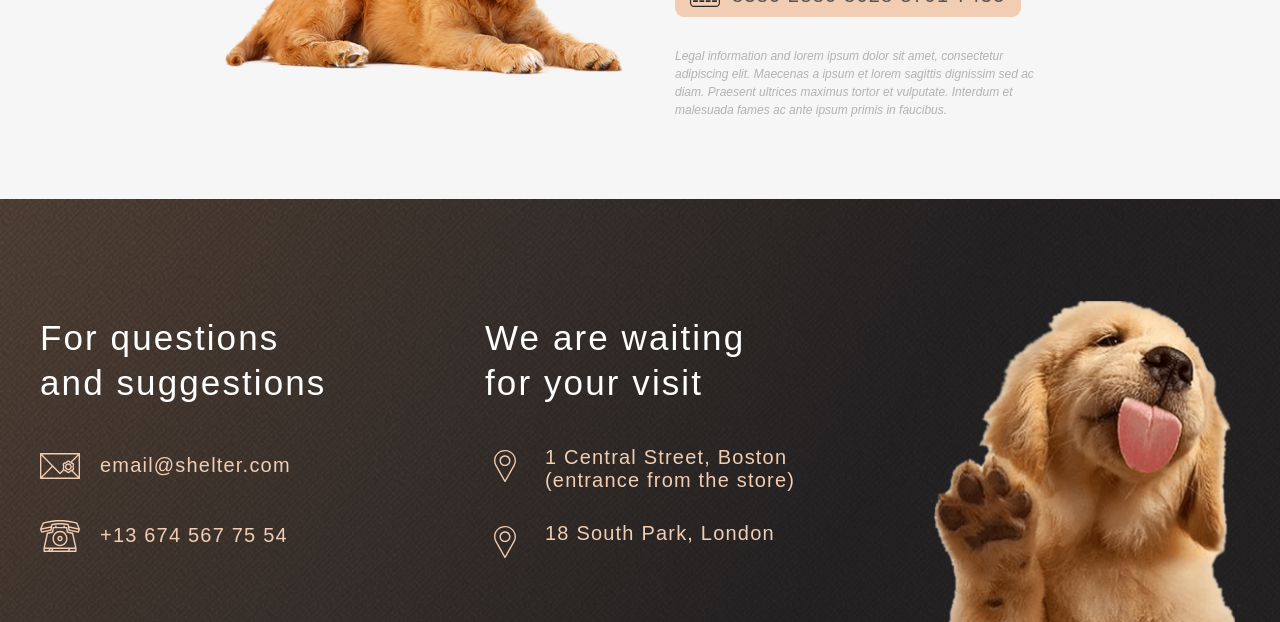
==== commit b3484d8c: "chenge popup styles" ====
--- a/index.html
+++ b/index.html
@@ -386,25 +386,28 @@
     </footer>
 
     <div class="popup-overlay" id="popup-overlay">
+    <div class="popup-wrapper">
+        <button class="popup__close" type="button" id="popup-close" aria-label="Close">&times;</button>
         <div class="popup" id="popup">
-            <button class="popup__close" type="button" id="popup-close" aria-label="Close">&times;</button>
             <div class="popup__image">
                 <img id="popup-img" src="" alt="">
             </div>
             <div class="popup__body">
                 <h3 class="popup__name" id="popup-name"></h3>
-                <p class="popup__row"><span class="popup__label">Type:</span> <span id="popup-type"></span></p>
-                <p class="popup__row"><span class="popup__label">Breed:</span> <span id="popup-breed"></span></p>
-                <p class="popup__row"><span class="popup__label">Age:</span> <span id="popup-age"></span></p>
+                <p class="popup__type-breed">
+                    <span id="popup-type"></span> - <span id="popup-breed"></span>
+                </p>
                 <p class="popup__description" id="popup-description"></p>
-                <p class="popup__row"><span class="popup__label">Inoculations:</span> <span
-                        id="popup-inoculations"></span></p>
-                <p class="popup__row"><span class="popup__label">Diseases:</span> <span id="popup-diseases"></span></p>
-                <p class="popup__row"><span class="popup__label">Parasites:</span> <span id="popup-parasites"></span>
-                </p>
+                <ul class="popup__list">
+                    <li class="popup__list-item"><span class="popup__label">Age:</span> <span id="popup-age"></span></li>
+                    <li class="popup__list-item"><span class="popup__label">Inoculations:</span> <span id="popup-inoculations"></span></li>
+                    <li class="popup__list-item"><span class="popup__label">Diseases:</span> <span id="popup-diseases"></span></li>
+                    <li class="popup__list-item"><span class="popup__label">Parasites:</span> <span id="popup-parasites"></span></li>
+                </ul>
             </div>
         </div>
     </div>
+</div>
 
     <script src="js/main.js"></script>
     <script src="js/friends-slider.js"></script>
